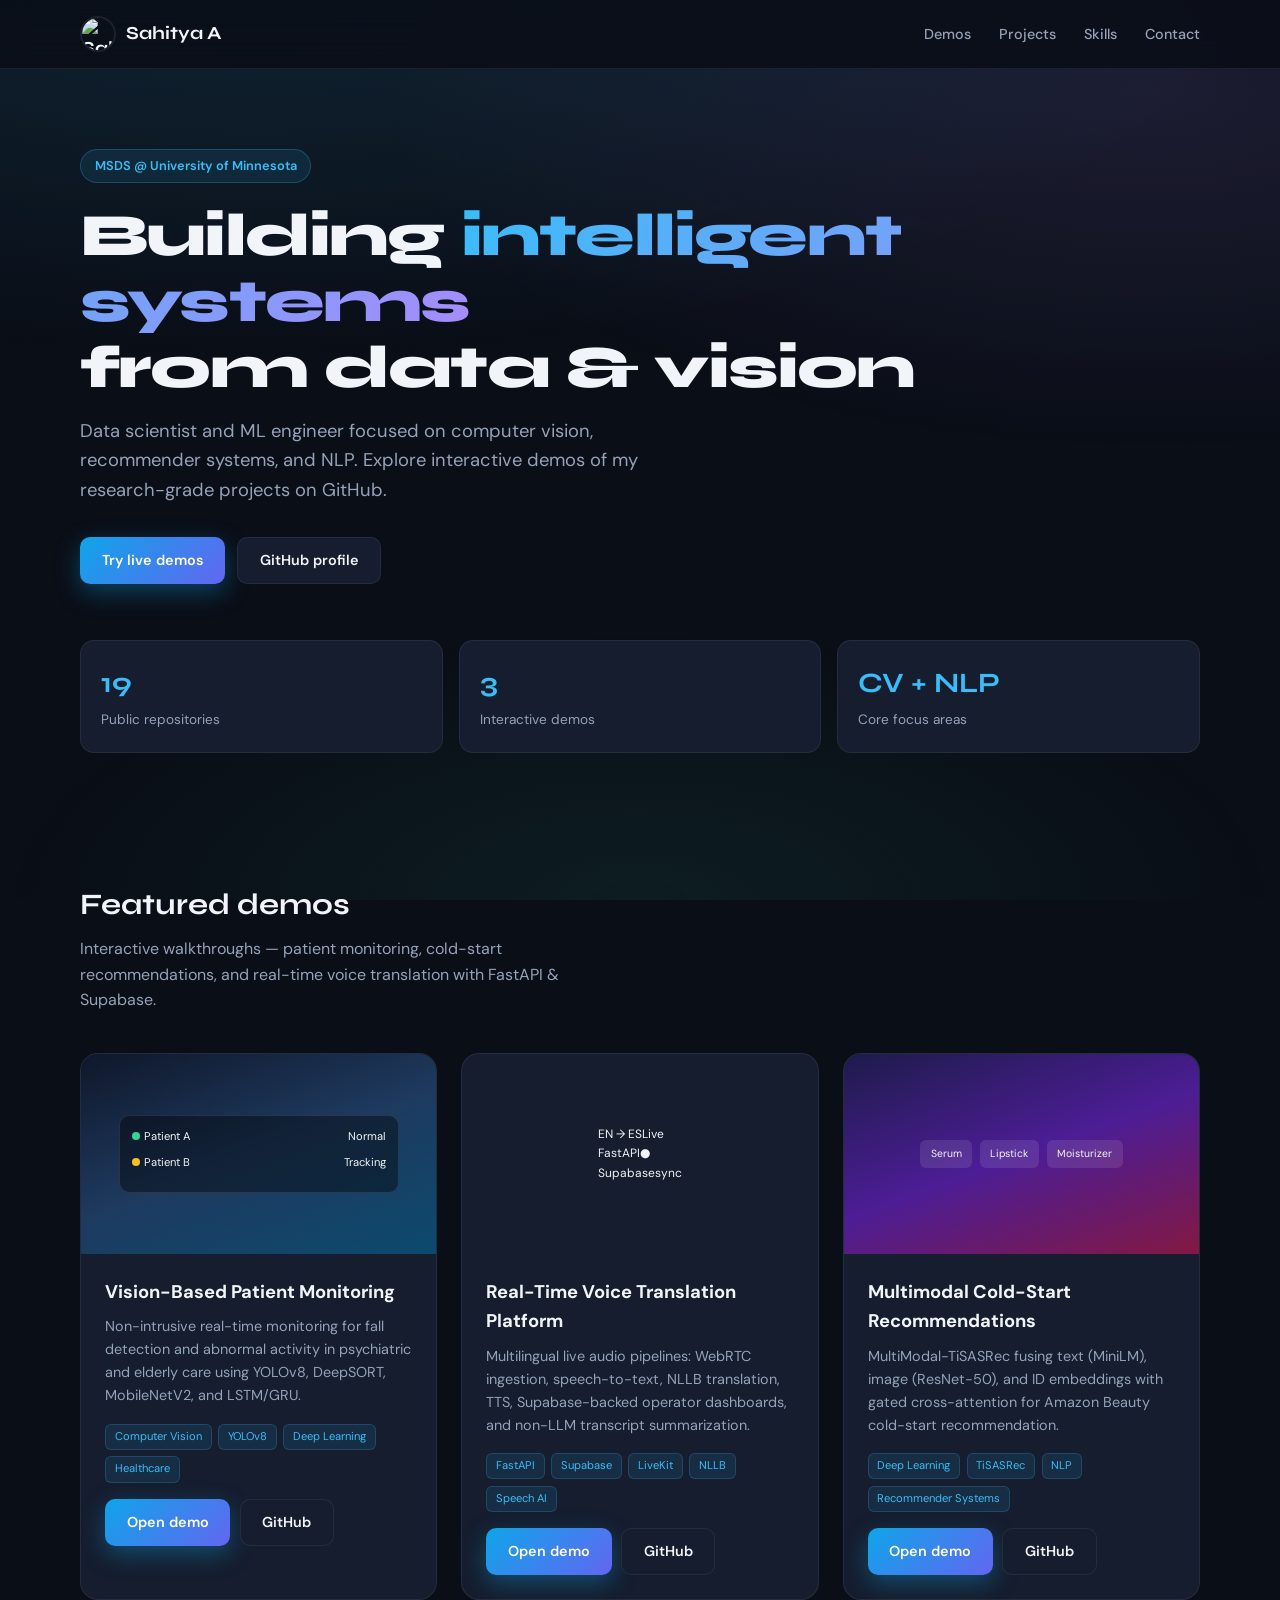
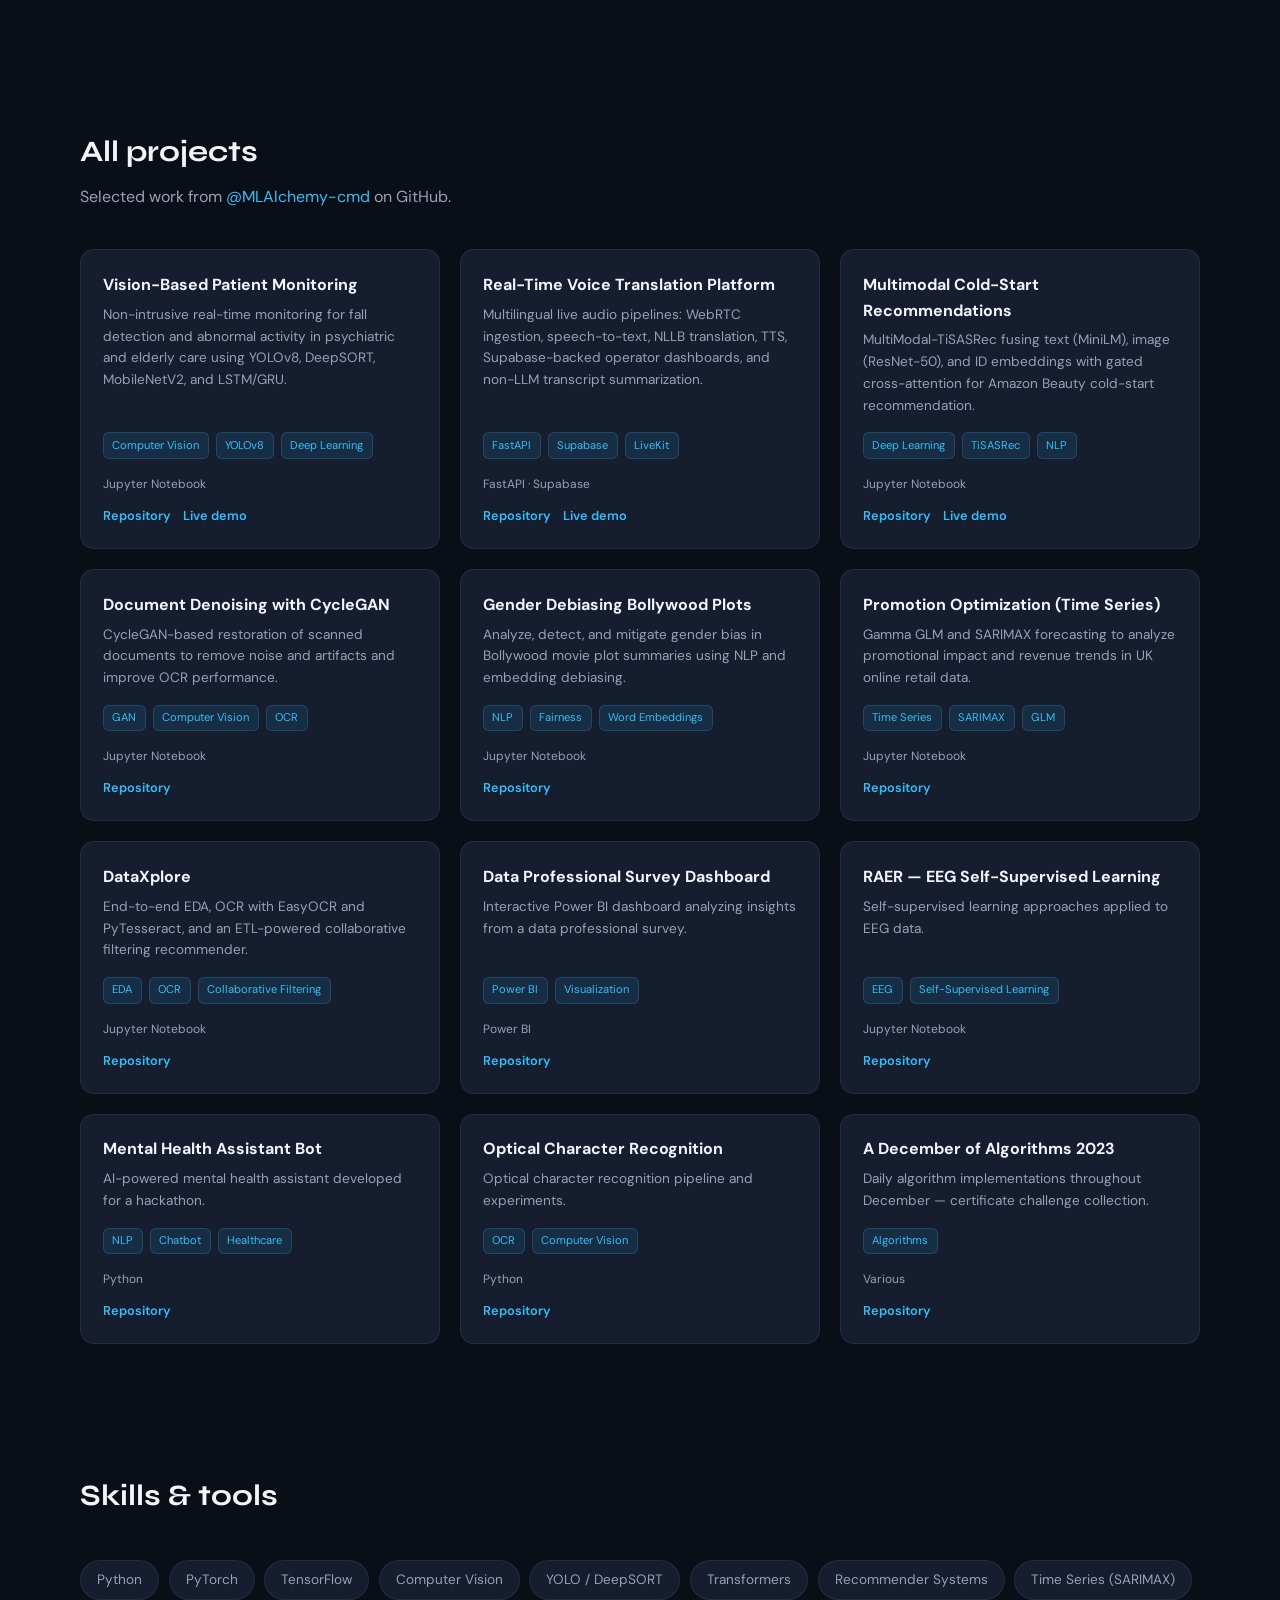
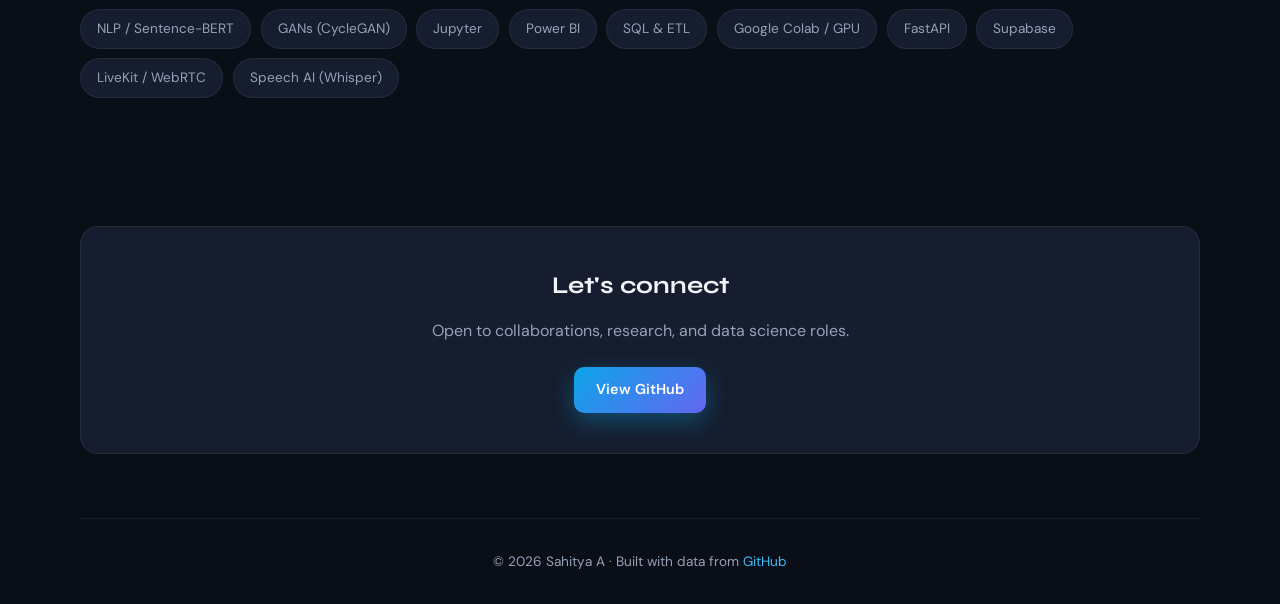
==== index.html @ c06eb070 "Add portfolio site with interactive ML project demos Co-authored-by: Cursor <cursoragent@cursor.com>" ====
<!DOCTYPE html>
<html lang="en">
<head>
  <meta charset="UTF-8" />
  <meta name="viewport" content="width=device-width, initial-scale=1.0" />
  <meta name="description" content="Sahitya A — Data Science & Machine Learning portfolio. MSDS @ UMN. Computer vision, recommender systems, NLP." />
  <title>Sahitya A | ML & Data Science Portfolio</title>
  <link rel="preconnect" href="https://fonts.googleapis.com" />
  <link rel="preconnect" href="https://fonts.gstatic.com" crossorigin />
  <link href="https://fonts.googleapis.com/css2?family=DM+Sans:ital,opsz,wght@0,9..40,400;0,9..40,500;0,9..40,600;0,9..40,700&family=Syne:wght@600;700;800&display=swap" rel="stylesheet" />
  <link rel="stylesheet" href="css/styles.css" />
</head>
<body>
  <nav class="nav">
    <div class="container nav-inner">
      <a href="#" class="logo">
        <img src="https://avatars.githubusercontent.com/u/113616944?v=4" alt="Sahitya A" width="36" height="36" />
        Sahitya A
      </a>
      <ul class="nav-links">
        <li><a href="#featured">Demos</a></li>
        <li><a href="#projects">Projects</a></li>
        <li><a href="#skills">Skills</a></li>
        <li><a href="#contact">Contact</a></li>
      </ul>
    </div>
  </nav>

  <header class="hero container">
    <div class="hero-badge">MSDS @ University of Minnesota</div>
    <h1>Building <span>intelligent systems</span><br />from data & vision</h1>
    <p class="hero-lead">
      Data scientist and ML engineer focused on computer vision, recommender systems, and NLP.
      Explore interactive demos of my research-grade projects on GitHub.
    </p>
    <div class="hero-actions">
      <a href="#featured" class="btn btn-primary">Try live demos</a>
      <a href="https://github.com/MLAlchemy-cmd" target="_blank" rel="noopener" class="btn btn-ghost">GitHub profile</a>
    </div>
    <div class="stats">
      <div class="stat-card"><strong>19</strong><span>Public repositories</span></div>
      <div class="stat-card"><strong>3</strong><span>Interactive demos</span></div>
      <div class="stat-card"><strong>CV + NLP</strong><span>Core focus areas</span></div>
    </div>
  </header>

  <section id="featured" class="container">
    <div class="section-header">
      <h2>Featured demos</h2>
      <p>Interactive walkthroughs — patient monitoring, cold-start recommendations, and real-time voice translation with FastAPI & Supabase.</p>
    </div>
    <div class="featured-grid" id="featured-grid"></div>
  </section>

  <section id="projects" class="container">
    <div class="section-header">
      <h2>All projects</h2>
      <p>Selected work from <a href="https://github.com/MLAlchemy-cmd" target="_blank" rel="noopener">@MLAlchemy-cmd</a> on GitHub.</p>
    </div>
    <div class="projects-grid" id="projects-grid"></div>
  </section>

  <section id="skills" class="container">
    <div class="section-header">
      <h2>Skills & tools</h2>
    </div>
    <div class="skills-grid">
      <span class="skill-pill">Python</span>
      <span class="skill-pill">PyTorch</span>
      <span class="skill-pill">TensorFlow</span>
      <span class="skill-pill">Computer Vision</span>
      <span class="skill-pill">YOLO / DeepSORT</span>
      <span class="skill-pill">Transformers</span>
      <span class="skill-pill">Recommender Systems</span>
      <span class="skill-pill">Time Series (SARIMAX)</span>
      <span class="skill-pill">NLP / Sentence-BERT</span>
      <span class="skill-pill">GANs (CycleGAN)</span>
      <span class="skill-pill">Jupyter</span>
      <span class="skill-pill">Power BI</span>
      <span class="skill-pill">SQL & ETL</span>
      <span class="skill-pill">Google Colab / GPU</span>
      <span class="skill-pill">FastAPI</span>
      <span class="skill-pill">Supabase</span>
      <span class="skill-pill">LiveKit / WebRTC</span>
      <span class="skill-pill">Speech AI (Whisper)</span>
    </div>
  </section>

  <section id="contact" class="container">
    <div class="contact-box">
      <h2>Let's connect</h2>
      <p>Open to collaborations, research, and data science roles.</p>
      <a href="https://github.com/MLAlchemy-cmd" target="_blank" rel="noopener" class="btn btn-primary">View GitHub</a>
    </div>
  </section>

  <footer class="footer container">
    <p>&copy; 2026 Sahitya A · Built with data from <a href="https://github.com/MLAlchemy-cmd">GitHub</a></p>
  </footer>

  <script src="js/main.js"></script>
</body>
</html>
---- css/styles.css ----
:root {
  --bg: #0a0e17;
  --bg-elevated: #111827;
  --bg-card: #151d2e;
  --border: rgba(148, 163, 184, 0.12);
  --text: #f1f5f9;
  --text-muted: #94a3b8;
  --accent: #38bdf8;
  --accent-2: #a78bfa;
  --accent-3: #34d399;
  --danger: #f87171;
  --warning: #fbbf24;
  --font: "DM Sans", system-ui, sans-serif;
  --font-display: "Syne", var(--font);
  --radius: 14px;
  --shadow: 0 24px 48px rgba(0, 0, 0, 0.45);
}

*,
*::before,
*::after {
  box-sizing: border-box;
  margin: 0;
  padding: 0;
}

html {
  scroll-behavior: smooth;
}

body {
  font-family: var(--font);
  background: var(--bg);
  color: var(--text);
  line-height: 1.6;
  min-height: 100vh;
}

body::before {
  content: "";
  position: fixed;
  inset: 0;
  background:
    radial-gradient(ellipse 80% 50% at 20% -10%, rgba(56, 189, 248, 0.15), transparent),
    radial-gradient(ellipse 60% 40% at 90% 10%, rgba(167, 139, 250, 0.12), transparent),
    radial-gradient(ellipse 50% 30% at 50% 100%, rgba(52, 211, 153, 0.08), transparent);
  pointer-events: none;
  z-index: -1;
}

a {
  color: var(--accent);
  text-decoration: none;
  transition: color 0.2s;
}

a:hover {
  color: #7dd3fc;
}

img {
  max-width: 100%;
  display: block;
}

.container {
  width: min(1120px, 92vw);
  margin: 0 auto;
}

/* Nav */
.nav {
  position: sticky;
  top: 0;
  z-index: 100;
  backdrop-filter: blur(16px);
  background: rgba(10, 14, 23, 0.85);
  border-bottom: 1px solid var(--border);
}

.nav-inner {
  display: flex;
  align-items: center;
  justify-content: space-between;
  padding: 1rem 0;
}

.logo {
  font-family: var(--font-display);
  font-weight: 700;
  font-size: 1.15rem;
  color: var(--text);
  display: flex;
  align-items: center;
  gap: 0.6rem;
}

.logo img {
  width: 36px;
  height: 36px;
  border-radius: 50%;
  border: 2px solid var(--border);
}

.nav-links {
  display: flex;
  gap: 1.75rem;
  list-style: none;
}

.nav-links a {
  color: var(--text-muted);
  font-size: 0.9rem;
  font-weight: 500;
}

.nav-links a:hover {
  color: var(--text);
}

/* Hero */
.hero {
  padding: 5rem 0 4rem;
}

.hero-badge {
  display: inline-flex;
  align-items: center;
  gap: 0.4rem;
  padding: 0.35rem 0.85rem;
  border-radius: 999px;
  background: rgba(56, 189, 248, 0.1);
  border: 1px solid rgba(56, 189, 248, 0.25);
  color: var(--accent);
  font-size: 0.8rem;
  font-weight: 600;
  margin-bottom: 1.25rem;
}

.hero h1 {
  font-family: var(--font-display);
  font-size: clamp(2.5rem, 6vw, 3.75rem);
  font-weight: 800;
  line-height: 1.1;
  letter-spacing: -0.03em;
  margin-bottom: 1rem;
}

.hero h1 span {
  background: linear-gradient(135deg, var(--accent), var(--accent-2));
  -webkit-background-clip: text;
  -webkit-text-fill-color: transparent;
  background-clip: text;
}

.hero-lead {
  font-size: 1.15rem;
  color: var(--text-muted);
  max-width: 560px;
  margin-bottom: 2rem;
}

.hero-actions {
  display: flex;
  flex-wrap: wrap;
  gap: 0.75rem;
}

.btn {
  display: inline-flex;
  align-items: center;
  gap: 0.5rem;
  padding: 0.7rem 1.35rem;
  border-radius: 10px;
  font-weight: 600;
  font-size: 0.9rem;
  border: none;
  cursor: pointer;
  transition: transform 0.15s, box-shadow 0.15s, background 0.2s;
}

.btn-primary {
  background: linear-gradient(135deg, #0ea5e9, #6366f1);
  color: white;
  box-shadow: 0 8px 24px rgba(14, 165, 233, 0.35);
}

.btn-primary:hover {
  transform: translateY(-2px);
  box-shadow: 0 12px 32px rgba(14, 165, 233, 0.45);
  color: white;
}

.btn-ghost {
  background: var(--bg-card);
  color: var(--text);
  border: 1px solid var(--border);
}

.btn-ghost:hover {
  background: var(--bg-elevated);
  color: var(--text);
  transform: translateY(-2px);
}

/* Stats */
.stats {
  display: grid;
  grid-template-columns: repeat(auto-fit, minmax(140px, 1fr));
  gap: 1rem;
  margin-top: 3.5rem;
}

.stat-card {
  background: var(--bg-card);
  border: 1px solid var(--border);
  border-radius: var(--radius);
  padding: 1.25rem;
}

.stat-card strong {
  display: block;
  font-family: var(--font-display);
  font-size: 1.75rem;
  color: var(--accent);
}

.stat-card span {
  font-size: 0.85rem;
  color: var(--text-muted);
}

/* Sections */
section {
  padding: 4rem 0;
}

.section-header {
  margin-bottom: 2.5rem;
}

.section-header h2 {
  font-family: var(--font-display);
  font-size: 1.85rem;
  font-weight: 700;
  margin-bottom: 0.5rem;
}

.section-header p {
  color: var(--text-muted);
  max-width: 520px;
}

/* Featured demos */
.featured-grid {
  display: grid;
  grid-template-columns: repeat(auto-fit, minmax(320px, 1fr));
  gap: 1.5rem;
}

.featured-card {
  background: var(--bg-card);
  border: 1px solid var(--border);
  border-radius: calc(var(--radius) + 4px);
  overflow: hidden;
  transition: transform 0.2s, border-color 0.2s;
}

.featured-card:hover {
  transform: translateY(-4px);
  border-color: rgba(56, 189, 248, 0.35);
}

.featured-preview {
  height: 200px;
  position: relative;
  overflow: hidden;
}

.featured-preview.patient {
  background: linear-gradient(160deg, #0f172a 0%, #1e3a5f 50%, #0c4a6e 100%);
}

.featured-preview.reco {
  background: linear-gradient(160deg, #1e1b4b 0%, #4c1d95 50%, #831843 100%);
}

.preview-content {
  position: absolute;
  inset: 0;
  display: flex;
  flex-direction: column;
  justify-content: center;
  align-items: center;
  padding: 1.5rem;
  font-size: 0.75rem;
}

/* Mini patient monitor preview */
.monitor-preview {
  width: 100%;
  max-width: 280px;
  background: rgba(0, 0, 0, 0.4);
  border-radius: 10px;
  padding: 0.75rem;
  border: 1px solid rgba(255, 255, 255, 0.1);
}

.monitor-row {
  display: flex;
  justify-content: space-between;
  margin-bottom: 0.5rem;
  font-size: 0.7rem;
}

.status-dot {
  width: 8px;
  height: 8px;
  border-radius: 50%;
  display: inline-block;
  margin-right: 4px;
}

.status-dot.ok { background: var(--accent-3); }
.status-dot.warn { background: var(--warning); }

/* Mini reco preview */
.reco-preview-items {
  display: flex;
  gap: 0.5rem;
  flex-wrap: wrap;
  justify-content: center;
}

.reco-chip {
  background: rgba(255, 255, 255, 0.1);
  padding: 0.35rem 0.65rem;
  border-radius: 6px;
  font-size: 0.65rem;
}

.featured-body {
  padding: 1.5rem;
}

.featured-body h3 {
  font-size: 1.15rem;
  margin-bottom: 0.5rem;
}

.featured-body p {
  font-size: 0.9rem;
  color: var(--text-muted);
  margin-bottom: 1rem;
}

.tags {
  display: flex;
  flex-wrap: wrap;
  gap: 0.4rem;
  margin-bottom: 1rem;
}

.tag {
  font-size: 0.7rem;
  padding: 0.2rem 0.55rem;
  border-radius: 6px;
  background: rgba(56, 189, 248, 0.1);
  color: var(--accent);
  border: 1px solid rgba(56, 189, 248, 0.2);
}

.featured-actions {
  display: flex;
  gap: 0.6rem;
}

/* Project grid */
.projects-grid {
  display: grid;
  grid-template-columns: repeat(auto-fill, minmax(300px, 1fr));
  gap: 1.25rem;
}

.project-card {
  background: var(--bg-card);
  border: 1px solid var(--border);
  border-radius: var(--radius);
  padding: 1.35rem;
  display: flex;
  flex-direction: column;
  transition: border-color 0.2s;
}

.project-card:hover {
  border-color: rgba(167, 139, 250, 0.3);
}

.project-card h3 {
  font-size: 1rem;
  margin-bottom: 0.4rem;
}

.project-card p {
  font-size: 0.85rem;
  color: var(--text-muted);
  flex: 1;
  margin-bottom: 1rem;
}

.project-meta {
  display: flex;
  justify-content: space-between;
  align-items: center;
  font-size: 0.75rem;
  color: var(--text-muted);
}

.project-links {
  display: flex;
  gap: 0.75rem;
  margin-top: 0.75rem;
}

.project-links a {
  font-size: 0.8rem;
  font-weight: 600;
}

/* Skills */
.skills-grid {
  display: flex;
  flex-wrap: wrap;
  gap: 0.6rem;
}

.skill-pill {
  padding: 0.5rem 1rem;
  background: var(--bg-card);
  border: 1px solid var(--border);
  border-radius: 999px;
  font-size: 0.85rem;
  color: var(--text-muted);
}

/* Contact */
.contact-box {
  background: var(--bg-card);
  border: 1px solid var(--border);
  border-radius: calc(var(--radius) + 4px);
  padding: 2.5rem;
  text-align: center;
}

.contact-box h2 {
  font-family: var(--font-display);
  margin-bottom: 0.75rem;
}

.contact-box p {
  color: var(--text-muted);
  margin-bottom: 1.5rem;
}

/* Footer */
.footer {
  padding: 2rem 0;
  border-top: 1px solid var(--border);
  text-align: center;
  color: var(--text-muted);
  font-size: 0.85rem;
}

/* Demo pages shared */
.demo-nav {
  padding: 1rem 0;
  border-bottom: 1px solid var(--border);
  margin-bottom: 2rem;
}

.demo-nav a.back {
  color: var(--text-muted);
  font-size: 0.9rem;
  display: inline-flex;
  align-items: center;
  gap: 0.4rem;
}

.demo-nav a.back:hover {
  color: var(--text);
}

.demo-title {
  font-family: var(--font-display);
  font-size: 2rem;
  margin-bottom: 0.5rem;
}

.demo-subtitle {
  color: var(--text-muted);
  margin-bottom: 2rem;
}

.panel {
  background: var(--bg-card);
  border: 1px solid var(--border);
  border-radius: var(--radius);
  padding: 1.5rem;
  margin-bottom: 1.5rem;
}

.panel h3 {
  font-size: 1rem;
  margin-bottom: 1rem;
  display: flex;
  align-items: center;
  gap: 0.5rem;
}

.metrics-grid {
  display: grid;
  grid-template-columns: repeat(auto-fit, minmax(120px, 1fr));
  gap: 1rem;
}

.metric {
  text-align: center;
  padding: 1rem;
  background: var(--bg);
  border-radius: 10px;
}

.metric strong {
  display: block;
  font-size: 1.5rem;
  color: var(--accent-3);
  font-family: var(--font-display);
}

.metric span {
  font-size: 0.75rem;
  color: var(--text-muted);
}

.pipeline {
  display: flex;
  flex-wrap: wrap;
  gap: 0.5rem;
  align-items: center;
}

.pipeline-step {
  background: var(--bg);
  padding: 0.5rem 0.85rem;
  border-radius: 8px;
  font-size: 0.8rem;
  border: 1px solid var(--border);
}

.pipeline-arrow {
  color: var(--text-muted);
  font-size: 0.9rem;
}

@media (max-width: 640px) {
  .nav-links {
    display: none;
  }

  .hero {
    padding-top: 3rem;
  }
}
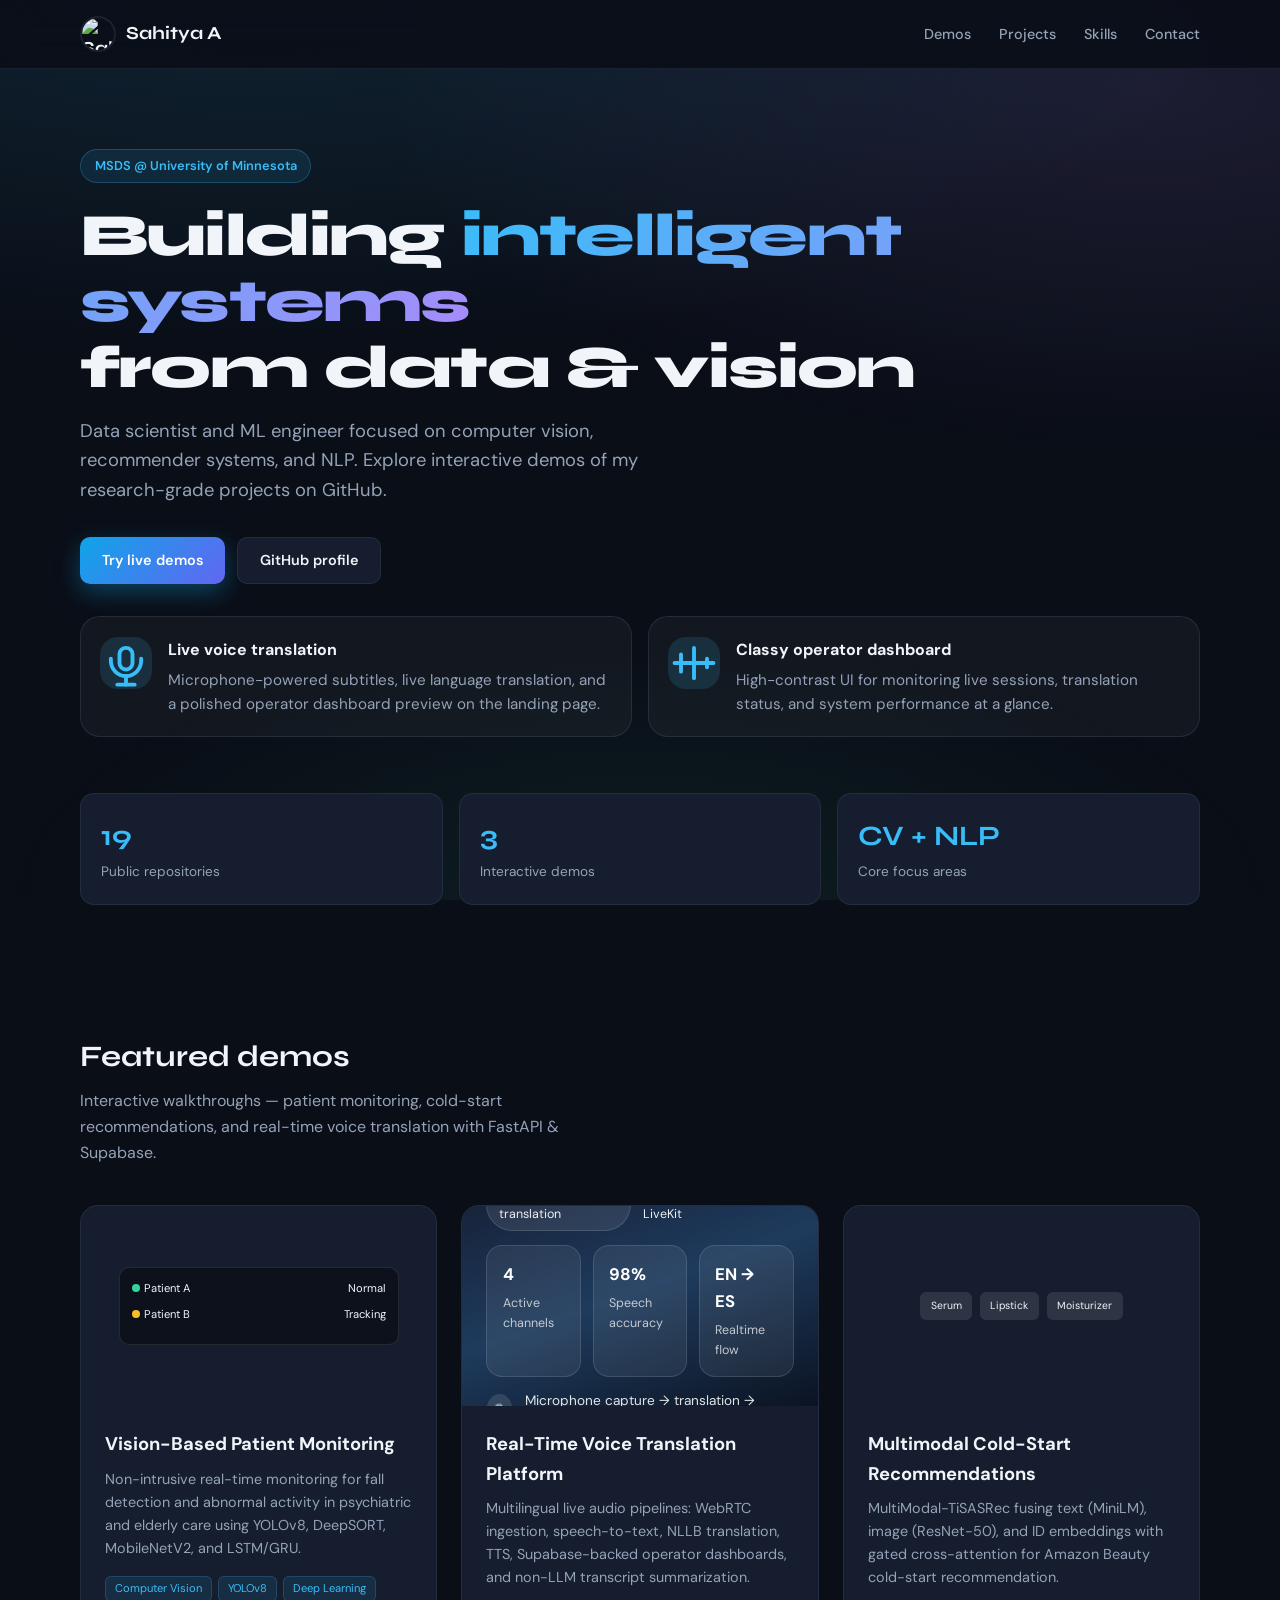
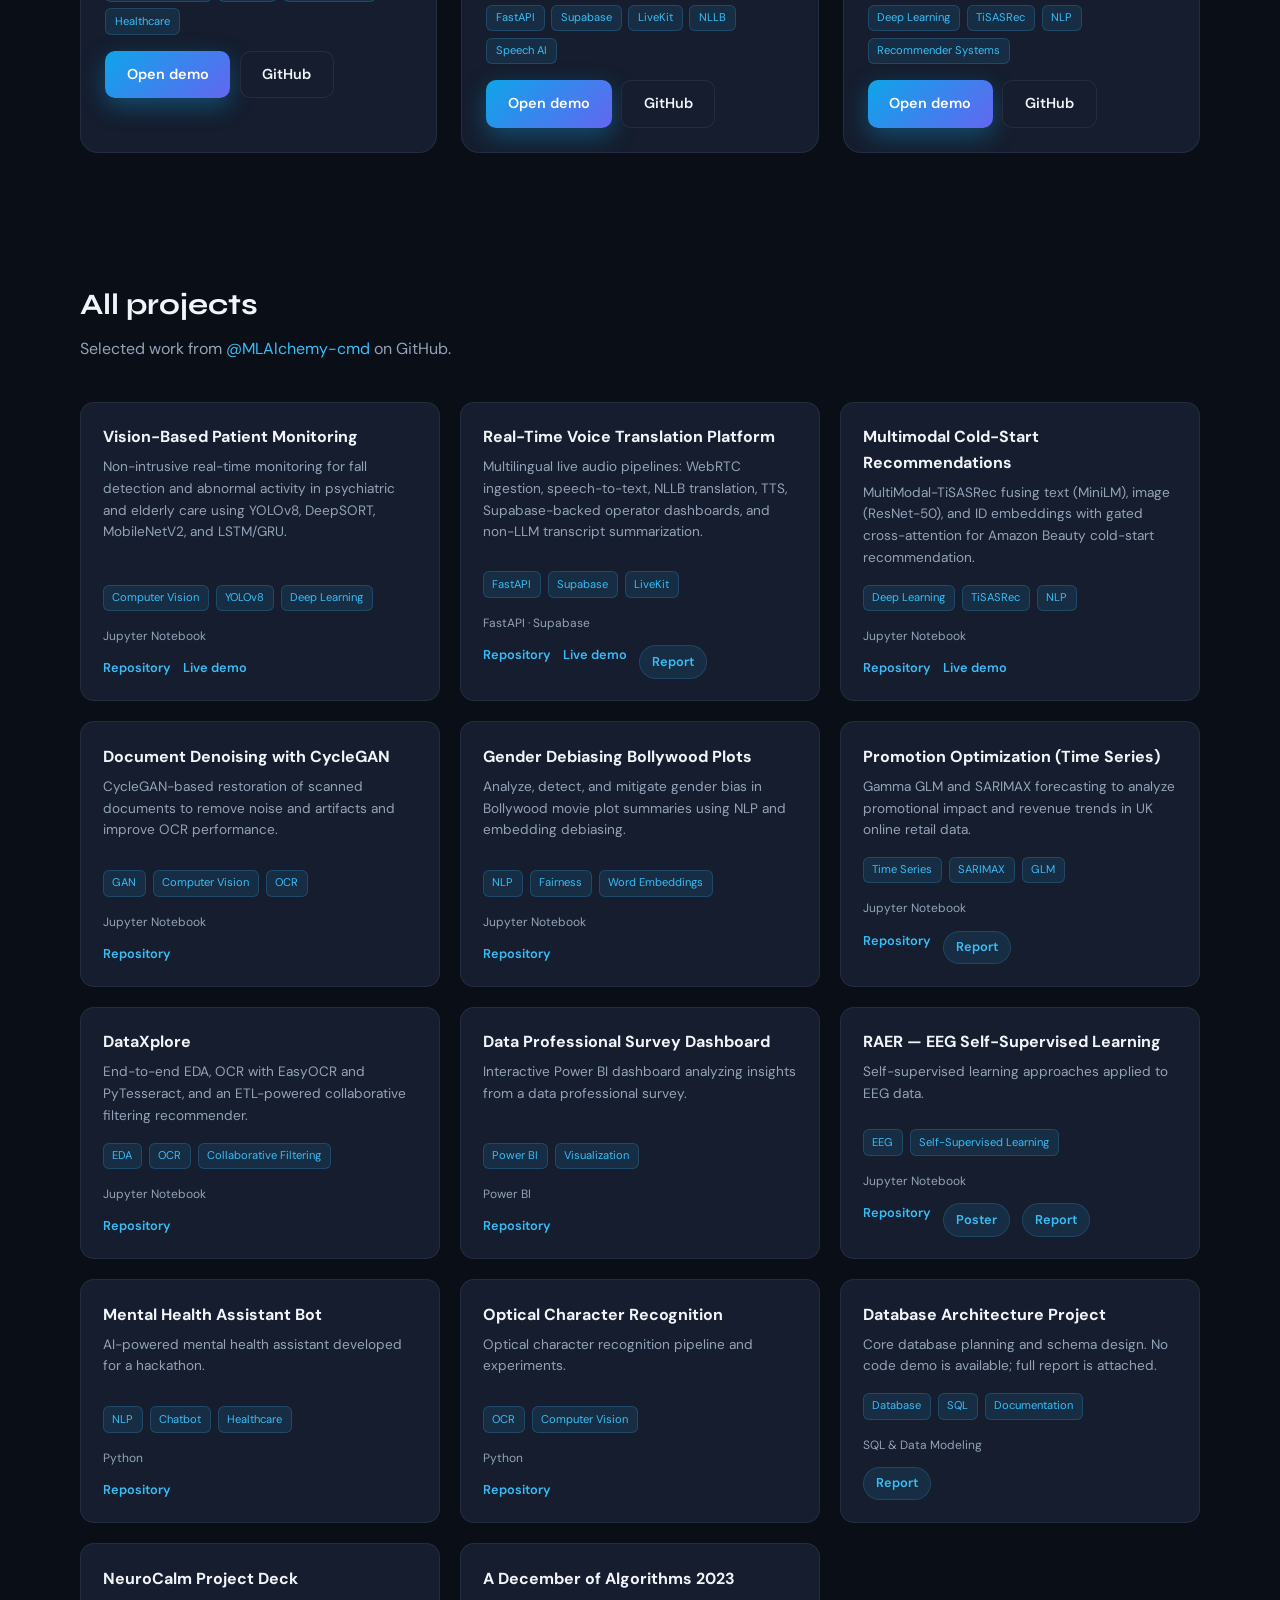
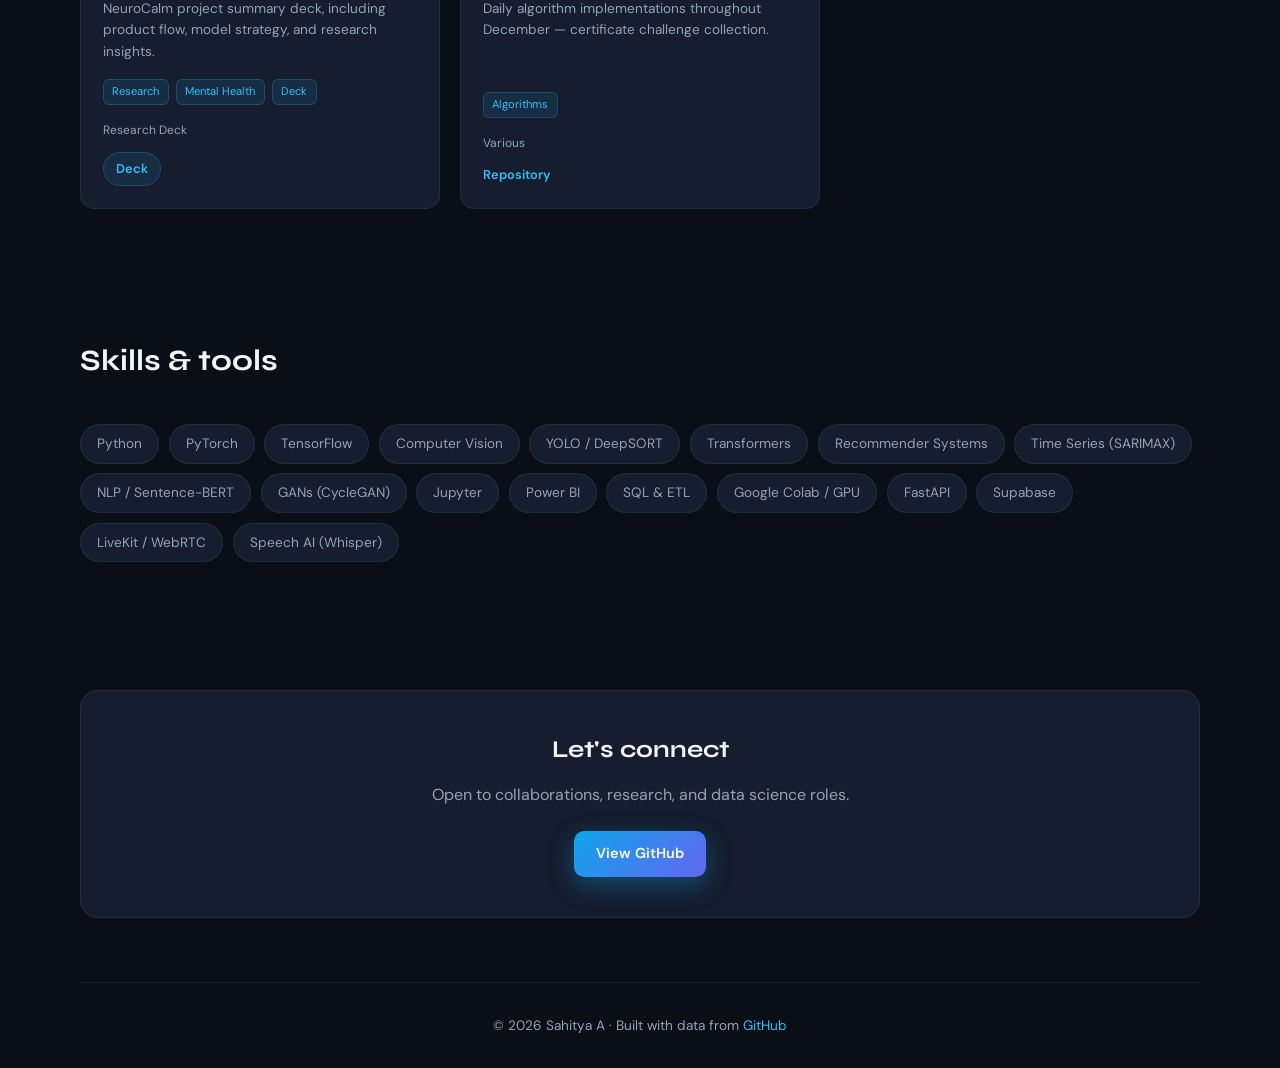
==== commit 3d961c39: "Update portfolio UI, project attachments, and add placeholder PDFs" ====
--- a/index.html
+++ b/index.html
@@ -36,6 +36,36 @@
     <div class="hero-actions">
       <a href="#featured" class="btn btn-primary">Try live demos</a>
       <a href="https://github.com/MLAlchemy-cmd" target="_blank" rel="noopener" class="btn btn-ghost">GitHub profile</a>
+    </div>
+    <div class="hero-feature-grid">
+      <article class="hero-feature">
+        <div class="hero-feature-icon" aria-hidden="true">
+          <svg viewBox="0 0 24 24" fill="none" stroke="currentColor" stroke-width="1.8" stroke-linecap="round" stroke-linejoin="round">
+            <path d="M12 5a3 3 0 0 1 3 3v4a3 3 0 0 1-6 0V8a3 3 0 0 1 3-3z" />
+            <path d="M19 10v1a7 7 0 0 1-14 0v-1" />
+            <path d="M12 19v3" />
+            <path d="M8 22h8" />
+          </svg>
+        </div>
+        <div class="hero-feature-copy">
+          <h3>Live voice translation</h3>
+          <p>Microphone-powered subtitles, live language translation, and a polished operator dashboard preview on the landing page.</p>
+        </div>
+      </article>
+      <article class="hero-feature">
+        <div class="hero-feature-icon" aria-hidden="true">
+          <svg viewBox="0 0 24 24" fill="none" stroke="currentColor" stroke-width="1.8" stroke-linecap="round" stroke-linejoin="round">
+            <path d="M3 12h18" />
+            <path d="M6 16V8" />
+            <path d="M12 19V5" />
+            <path d="M18 14v-4" />
+          </svg>
+        </div>
+        <div class="hero-feature-copy">
+          <h3>Classy operator dashboard</h3>
+          <p>High-contrast UI for monitoring live sessions, translation status, and system performance at a glance.</p>
+        </div>
+      </article>
     </div>
     <div class="stats">
       <div class="stat-card"><strong>19</strong><span>Public repositories</span></div>
--- a/css/styles.css
+++ b/css/styles.css
@@ -203,6 +203,44 @@
   transform: translateY(-2px);
 }
 
+.hero-feature-grid {
+  display: grid;
+  grid-template-columns: repeat(auto-fit, minmax(240px, 1fr));
+  gap: 1rem;
+  margin-top: 2rem;
+}
+
+.hero-feature {
+  display: flex;
+  gap: 1rem;
+  align-items: flex-start;
+  padding: 1.2rem;
+  background: rgba(255, 255, 255, 0.04);
+  border: 1px solid rgba(148, 163, 184, 0.14);
+  border-radius: 20px;
+}
+
+.hero-feature-icon {
+  width: 52px;
+  min-width: 52px;
+  height: 52px;
+  border-radius: 18px;
+  display: grid;
+  place-items: center;
+  background: rgba(56, 189, 248, 0.14);
+  color: var(--accent);
+}
+
+.hero-feature-copy h3 {
+  font-size: 1rem;
+  margin-bottom: 0.35rem;
+}
+
+.hero-feature-copy p {
+  color: var(--text-muted);
+  font-size: 0.95rem;
+}
+
 /* Stats */
 .stats {
   display: grid;
@@ -277,12 +315,80 @@
   overflow: hidden;
 }
 
-.featured-preview.patient {
-  background: linear-gradient(160deg, #0f172a 0%, #1e3a5f 50%, #0c4a6e 100%);
-}
-
-.featured-preview.reco {
-  background: linear-gradient(160deg, #1e1b4b 0%, #4c1d95 50%, #831843 100%);
+.featured-preview.voice {
+  background: linear-gradient(160deg, #17233b 0%, #1e3b5d 45%, #0b1322 100%);
+}
+
+.vt-preview {
+  display: flex;
+  flex-direction: column;
+  gap: 0.85rem;
+  align-items: stretch;
+  justify-content: center;
+  height: 100%;
+  width: 100%;
+}
+
+.vt-header {
+  display: flex;
+  justify-content: space-between;
+  gap: 0.75rem;
+  align-items: center;
+  font-size: 0.78rem;
+  color: rgba(255, 255, 255, 0.92);
+}
+
+.vt-badge {
+  display: inline-flex;
+  align-items: center;
+  gap: 0.4rem;
+  padding: 0.35rem 0.75rem;
+  border-radius: 999px;
+  background: rgba(255, 255, 255, 0.09);
+  border: 1px solid rgba(255, 255, 255, 0.12);
+}
+
+.vt-dashboard-grid {
+  display: grid;
+  grid-template-columns: repeat(3, minmax(0, 1fr));
+  gap: 0.75rem;
+  width: 100%;
+}
+
+.vt-dashboard-item {
+  background: rgba(255, 255, 255, 0.07);
+  border: 1px solid rgba(255, 255, 255, 0.12);
+  border-radius: 16px;
+  padding: 0.95rem;
+}
+
+.vt-dashboard-item strong {
+  display: block;
+  font-size: 1.05rem;
+  color: #ffffff;
+  margin-bottom: 0.35rem;
+}
+
+.vt-dashboard-item span {
+  color: rgba(255, 255, 255, 0.72);
+  font-size: 0.78rem;
+}
+
+.vt-wave {
+  display: flex;
+  align-items: center;
+  gap: 0.75rem;
+  color: rgba(255, 255, 255, 0.88);
+  font-size: 0.85rem;
+}
+
+.vt-wave-icon {
+  display: inline-grid;
+  place-items: center;
+  width: 36px;
+  height: 36px;
+  border-radius: 50%;
+  background: rgba(255, 255, 255, 0.12);
 }
 
 .preview-content {
@@ -370,6 +476,26 @@
   border: 1px solid rgba(56, 189, 248, 0.2);
 }
 
+.doc-chip {
+  display: inline-flex;
+  align-items: center;
+  padding: 0.35rem 0.75rem;
+  border-radius: 999px;
+  background: rgba(56, 189, 248, 0.1);
+  border: 1px solid rgba(56, 189, 248, 0.18);
+  color: var(--accent);
+  font-size: 0.75rem;
+}
+
+.doc-link {
+  color: var(--accent);
+  font-weight: 700;
+}
+
+.doc-link:hover {
+  color: #7dd3fc;
+}
+
 .featured-actions {
   display: flex;
   gap: 0.6rem;
@@ -418,6 +544,7 @@
 
 .project-links {
   display: flex;
+  flex-wrap: wrap;
   gap: 0.75rem;
   margin-top: 0.75rem;
 }
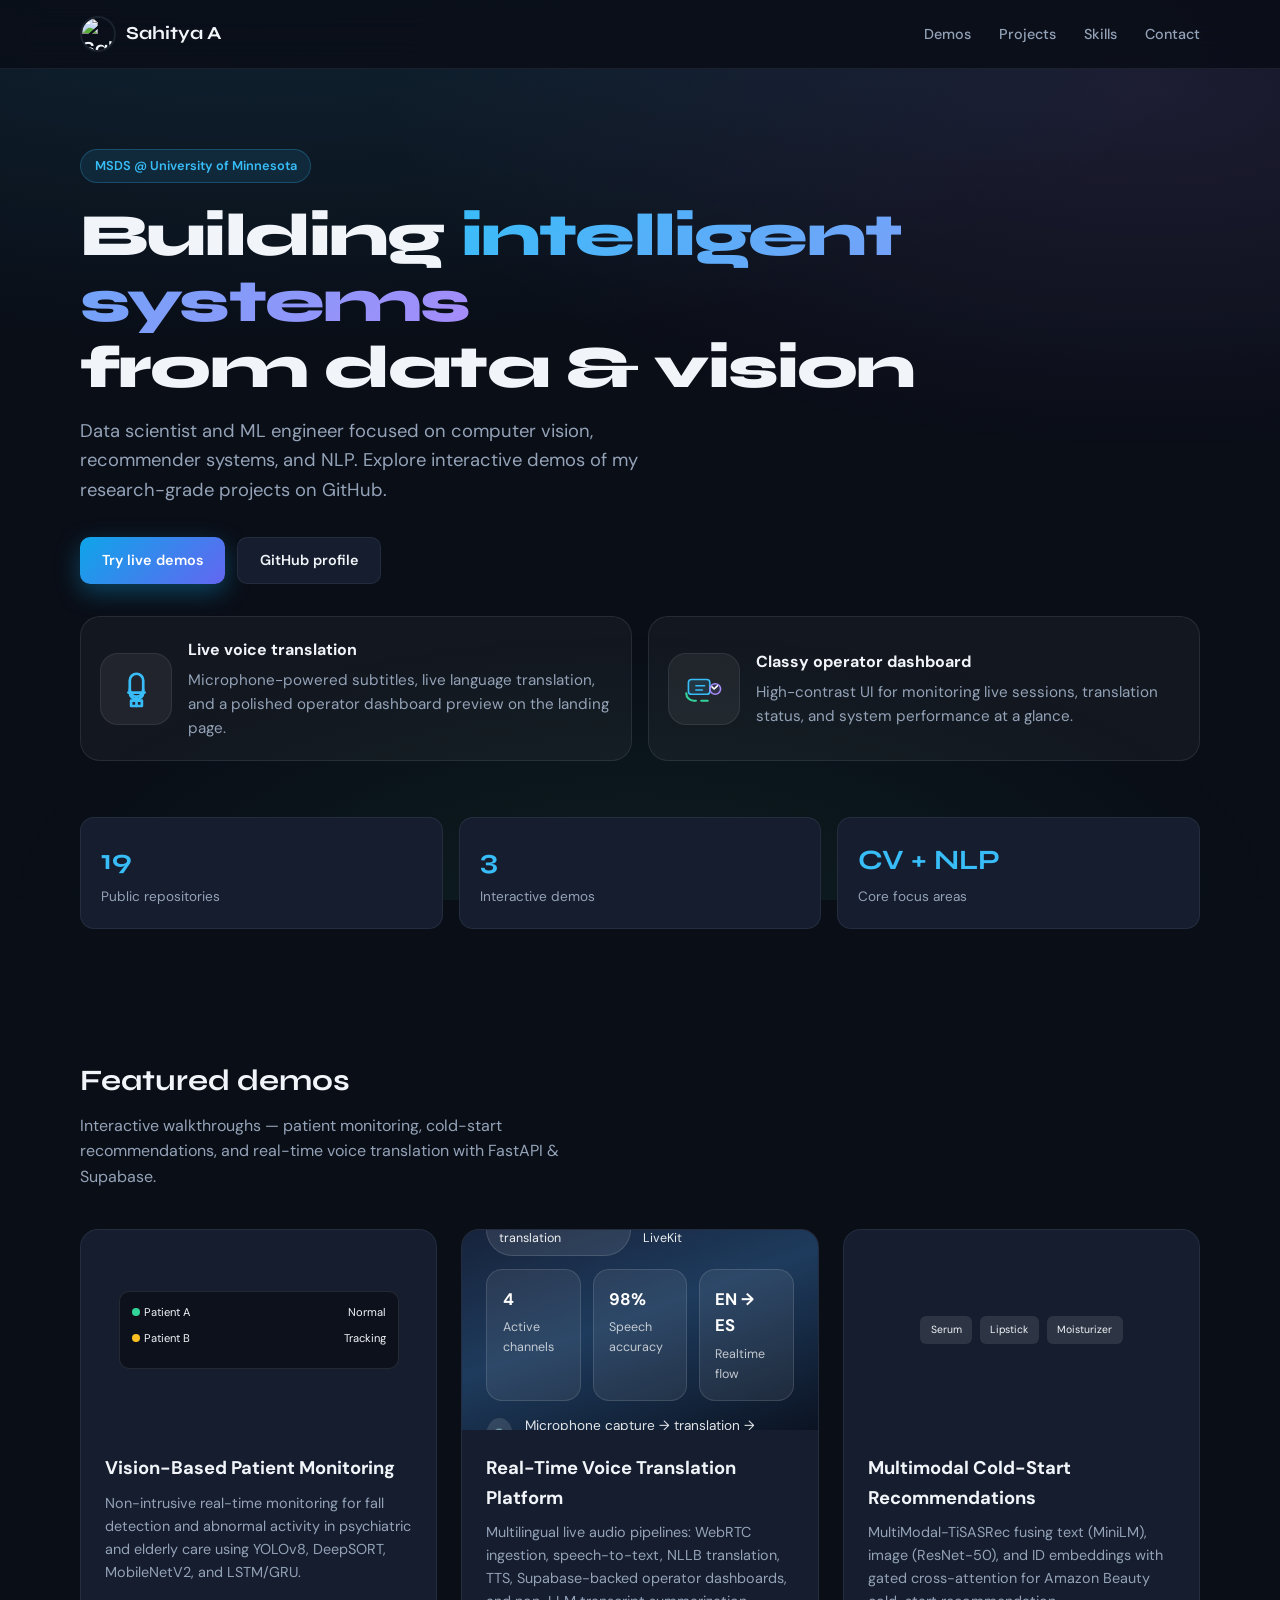
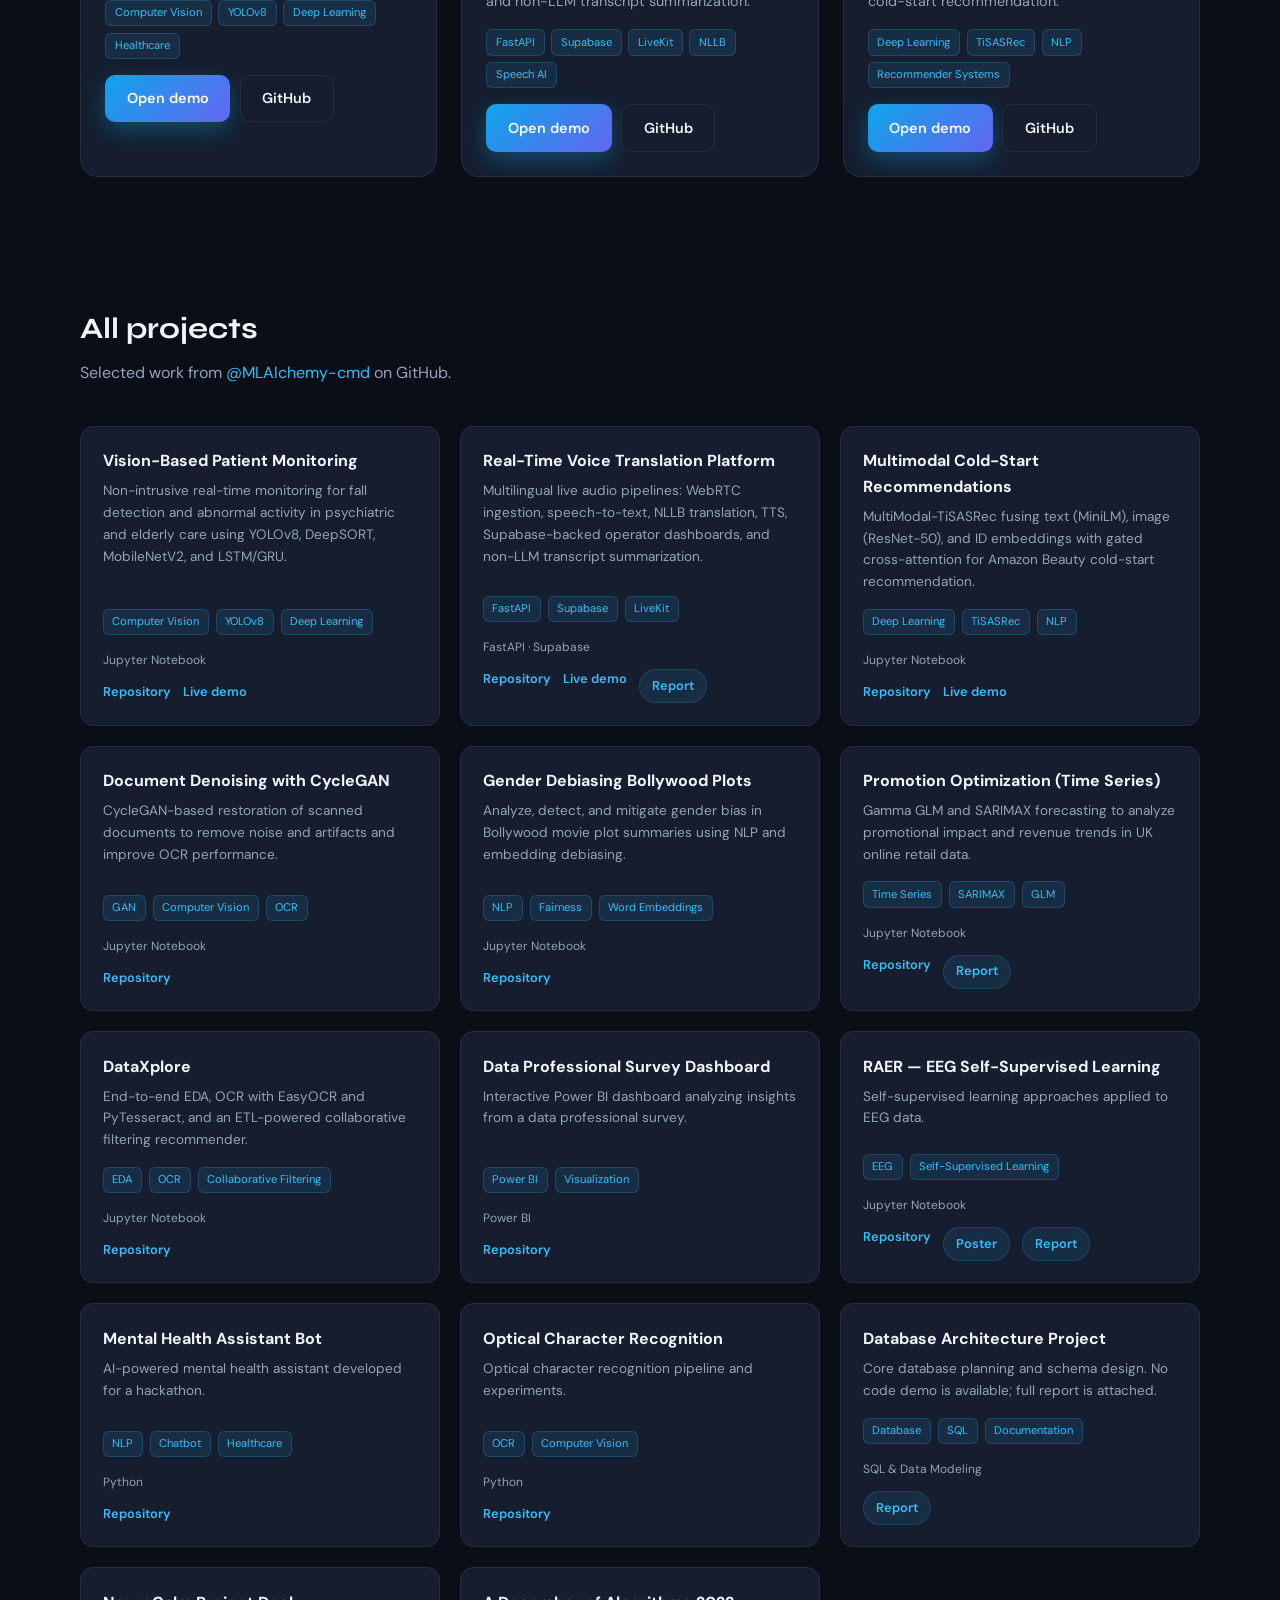
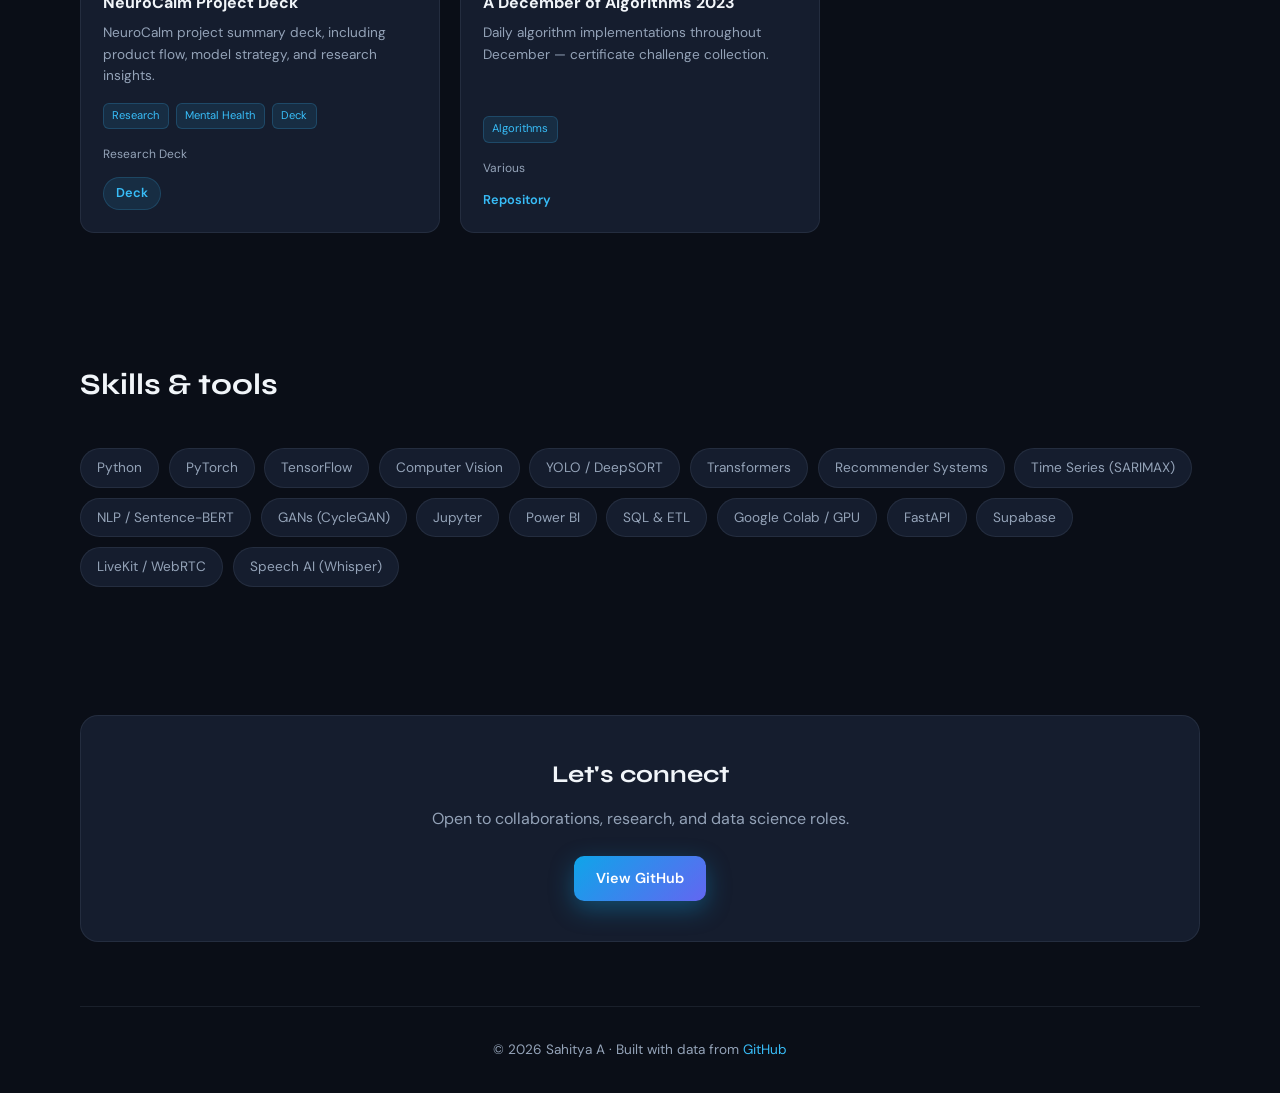
==== commit 2a653d9c: "Add landing page microphone and voice translation images" ====
--- a/index.html
+++ b/index.html
@@ -38,29 +38,15 @@
       <a href="https://github.com/MLAlchemy-cmd" target="_blank" rel="noopener" class="btn btn-ghost">GitHub profile</a>
     </div>
     <div class="hero-feature-grid">
-      <article class="hero-feature">
-        <div class="hero-feature-icon" aria-hidden="true">
-          <svg viewBox="0 0 24 24" fill="none" stroke="currentColor" stroke-width="1.8" stroke-linecap="round" stroke-linejoin="round">
-            <path d="M12 5a3 3 0 0 1 3 3v4a3 3 0 0 1-6 0V8a3 3 0 0 1 3-3z" />
-            <path d="M19 10v1a7 7 0 0 1-14 0v-1" />
-            <path d="M12 19v3" />
-            <path d="M8 22h8" />
-          </svg>
-        </div>
+      <article class="hero-feature hero-feature-image-card">
+        <img src="assets/mic.svg" alt="Microphone illustration" class="hero-feature-image" />
         <div class="hero-feature-copy">
           <h3>Live voice translation</h3>
           <p>Microphone-powered subtitles, live language translation, and a polished operator dashboard preview on the landing page.</p>
         </div>
       </article>
-      <article class="hero-feature">
-        <div class="hero-feature-icon" aria-hidden="true">
-          <svg viewBox="0 0 24 24" fill="none" stroke="currentColor" stroke-width="1.8" stroke-linecap="round" stroke-linejoin="round">
-            <path d="M3 12h18" />
-            <path d="M6 16V8" />
-            <path d="M12 19V5" />
-            <path d="M18 14v-4" />
-          </svg>
-        </div>
+      <article class="hero-feature hero-feature-image-card">
+        <img src="assets/voice-translation.svg" alt="Voice translation illustration" class="hero-feature-image" />
         <div class="hero-feature-copy">
           <h3>Classy operator dashboard</h3>
           <p>High-contrast UI for monitoring live sessions, translation status, and system performance at a glance.</p>
--- a/css/styles.css
+++ b/css/styles.css
@@ -241,6 +241,20 @@
   font-size: 0.95rem;
 }
 
+.hero-feature-image-card {
+  align-items: center;
+}
+
+.hero-feature-image {
+  width: 72px;
+  height: 72px;
+  object-fit: contain;
+  border-radius: 18px;
+  background: rgba(255, 255, 255, 0.06);
+  padding: 0.85rem;
+  border: 1px solid rgba(255, 255, 255, 0.08);
+}
+
 /* Stats */
 .stats {
   display: grid;
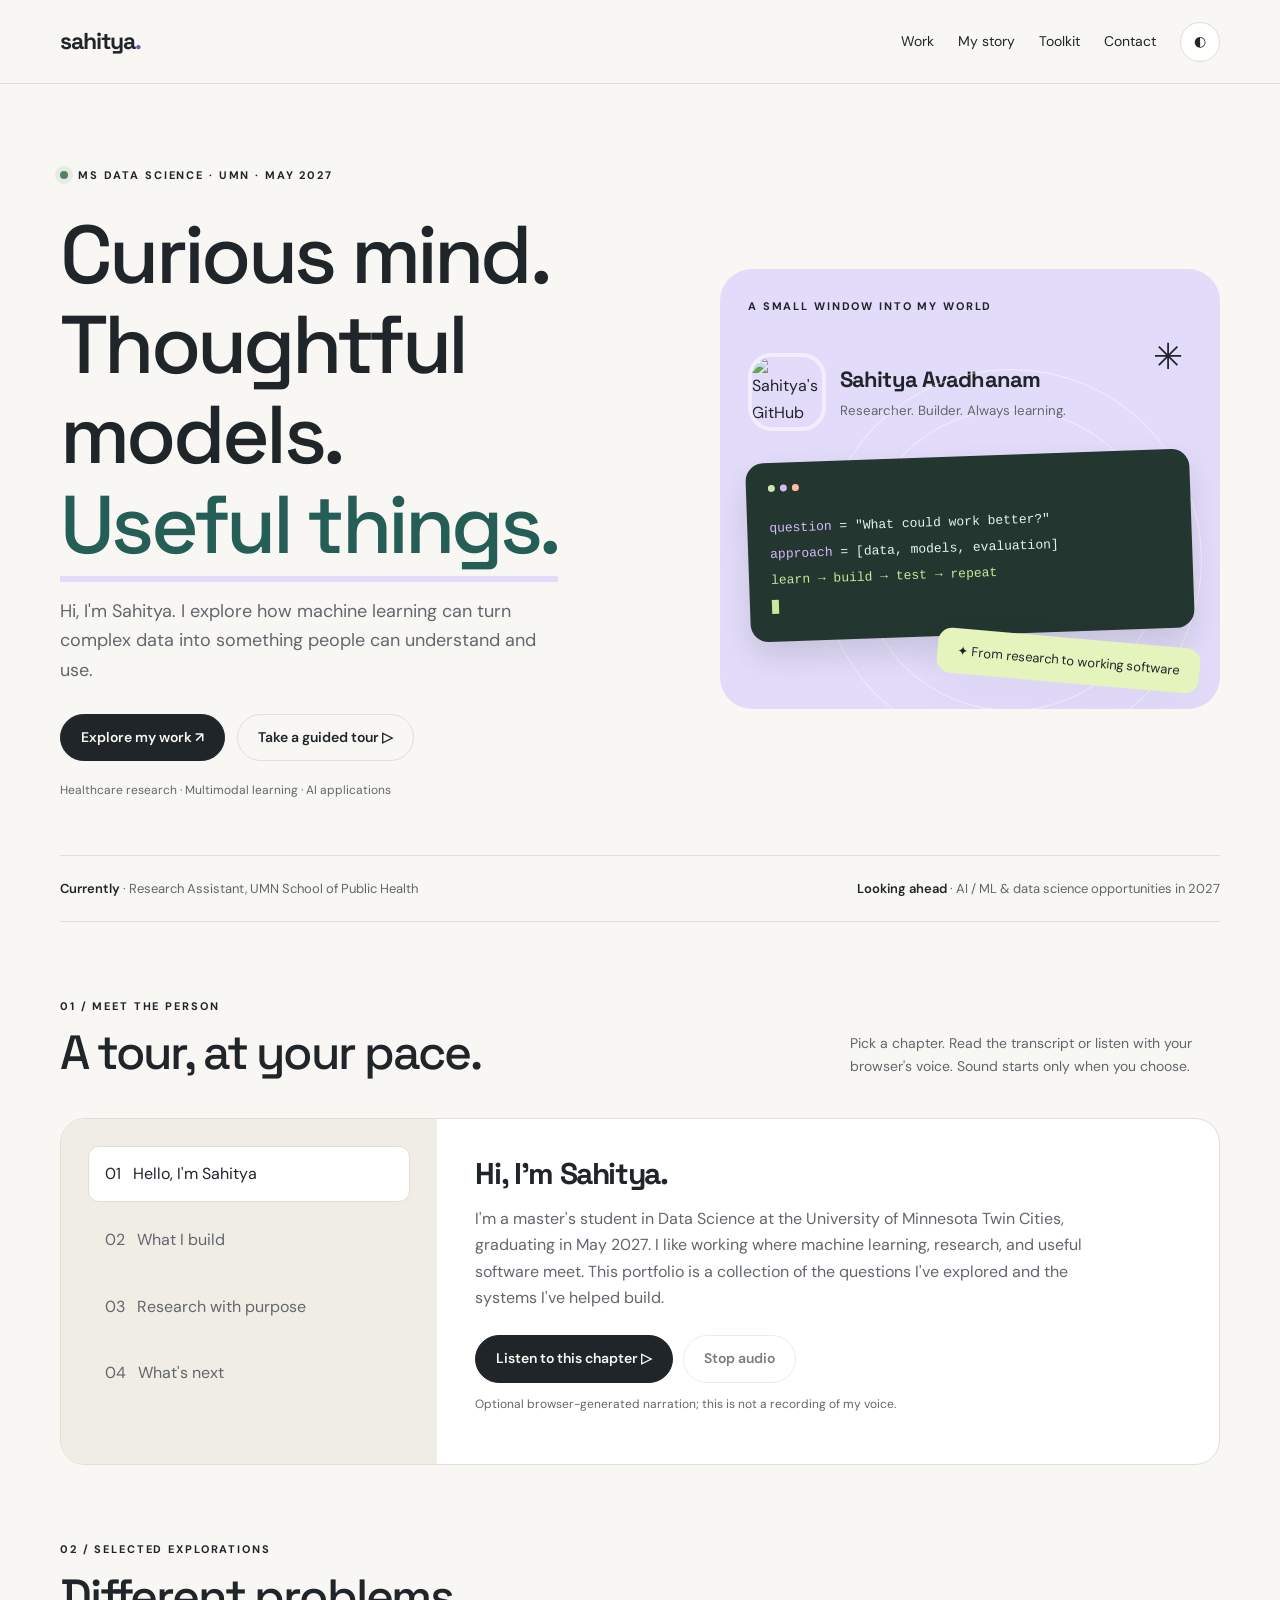
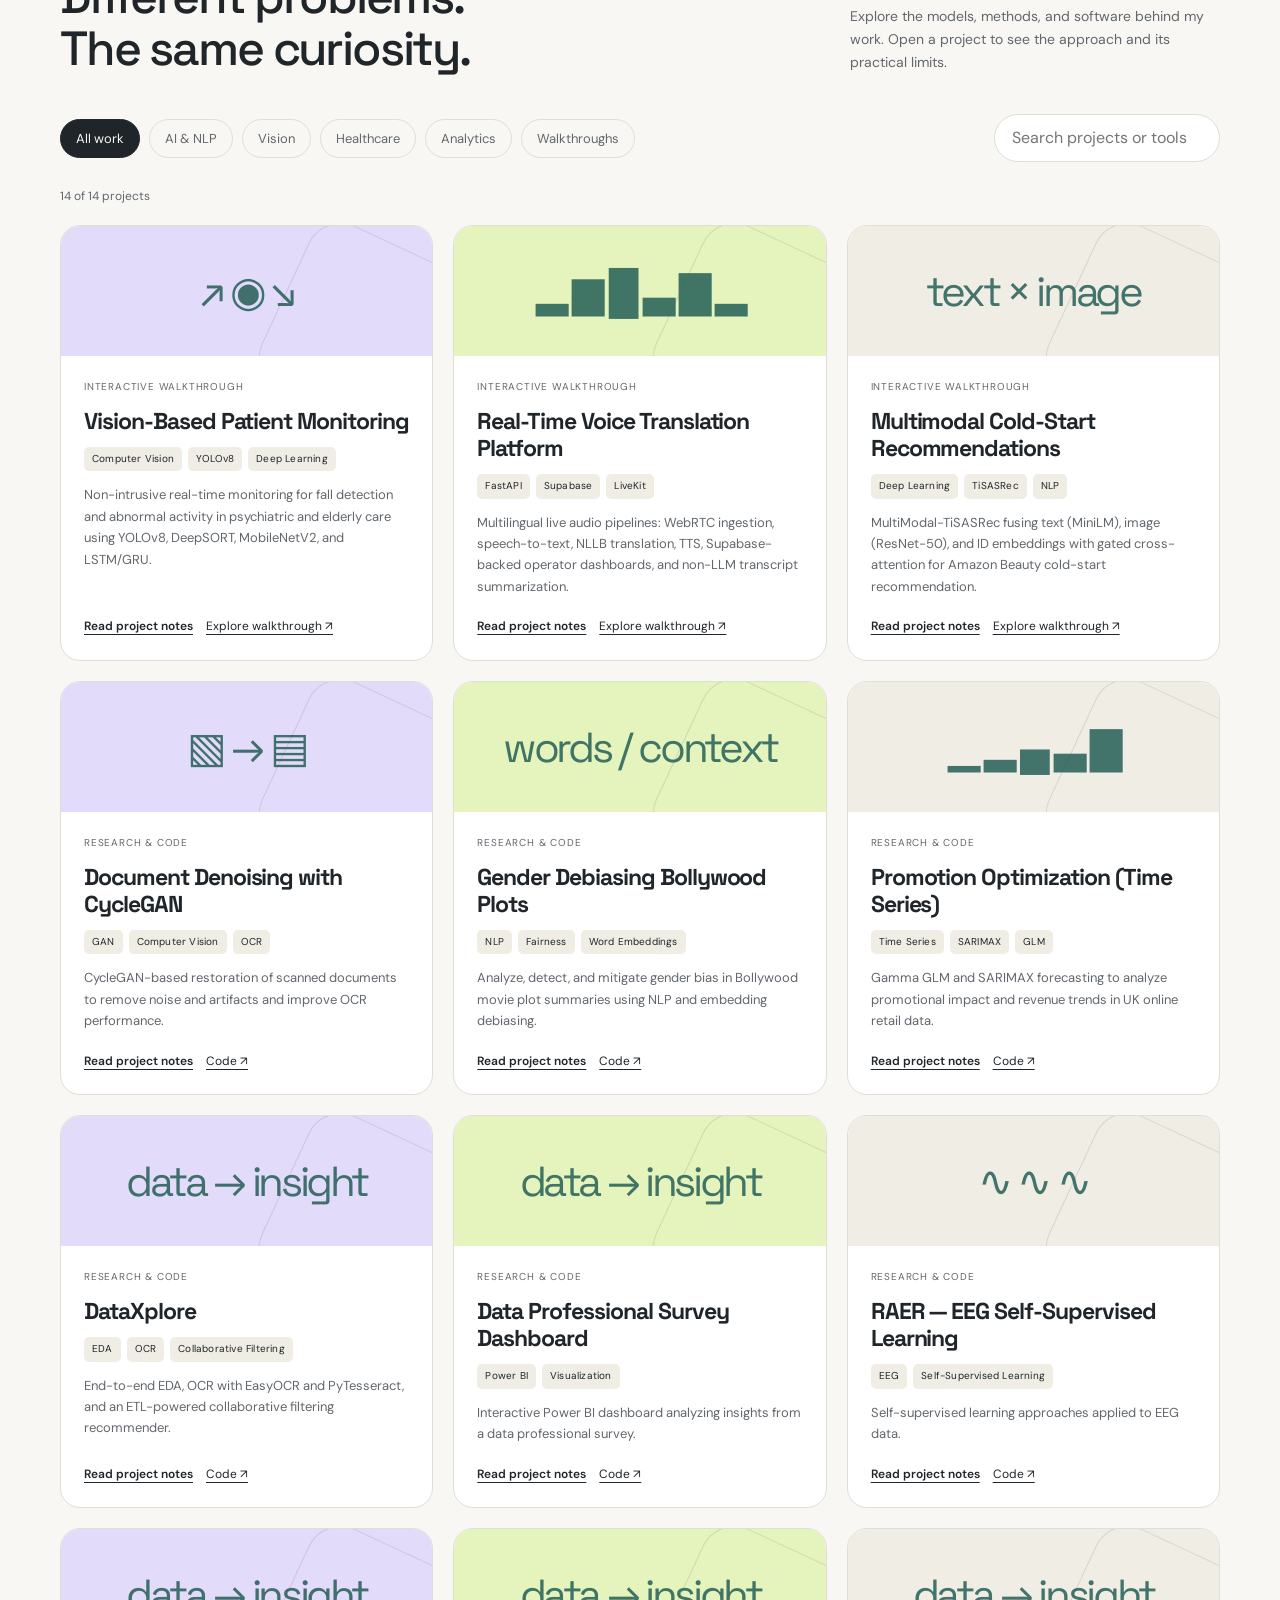
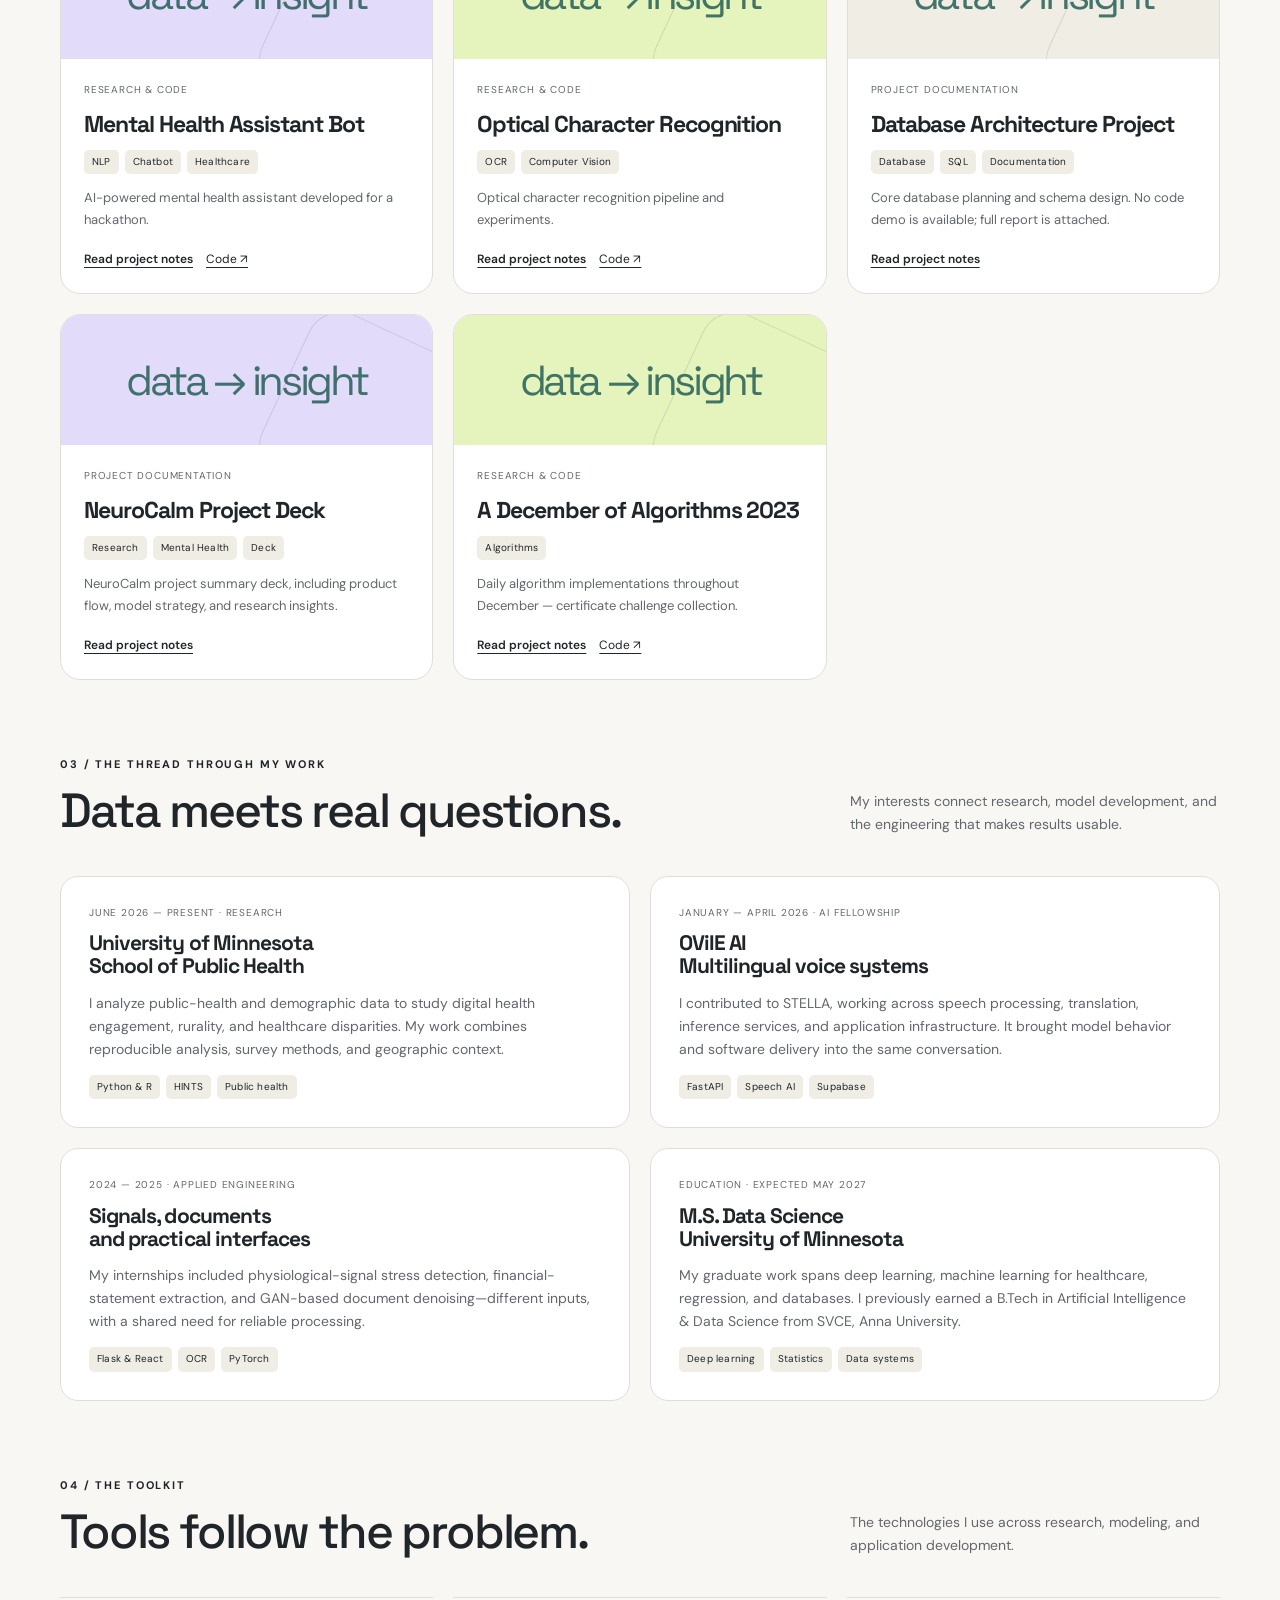
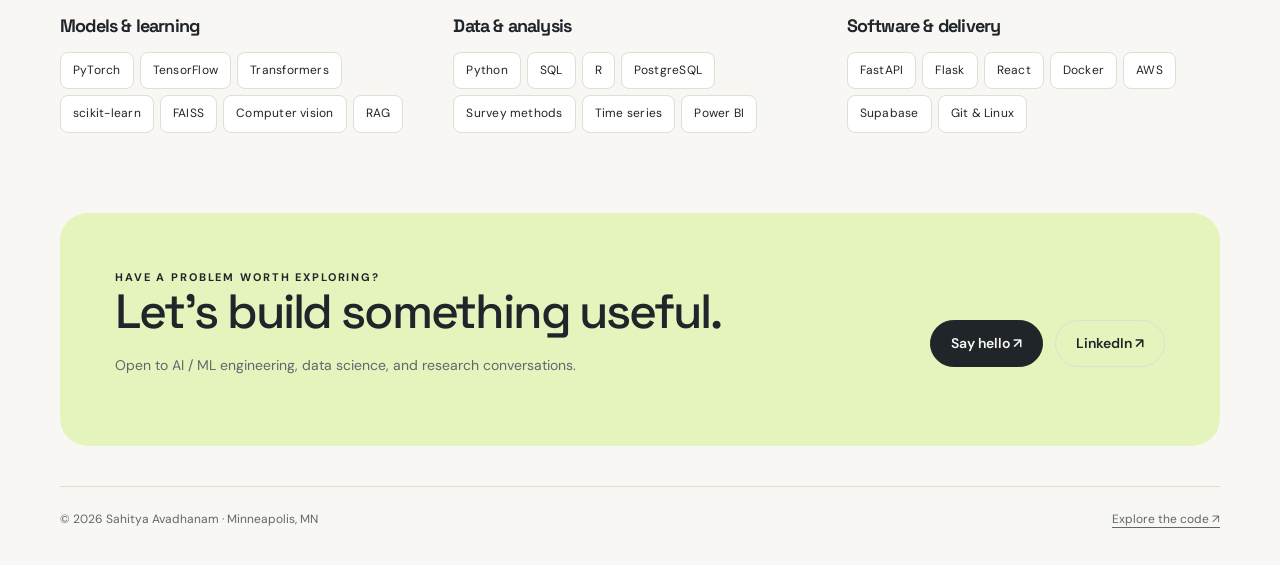
==== commit e215460d: "Redesign portfolio with narrated chapters, project filters, case studies, and responsive themes" ====
--- a/index.html
+++ b/index.html
@@ -1,119 +1,99 @@
-<!DOCTYPE html>
+<!doctype html>
 <html lang="en">
 <head>
-  <meta charset="UTF-8" />
-  <meta name="viewport" content="width=device-width, initial-scale=1.0" />
-  <meta name="description" content="Sahitya A — Data Science & Machine Learning portfolio. MSDS @ UMN. Computer vision, recommender systems, NLP." />
-  <title>Sahitya A | ML & Data Science Portfolio</title>
-  <link rel="preconnect" href="https://fonts.googleapis.com" />
-  <link rel="preconnect" href="https://fonts.gstatic.com" crossorigin />
-  <link href="https://fonts.googleapis.com/css2?family=DM+Sans:ital,opsz,wght@0,9..40,400;0,9..40,500;0,9..40,600;0,9..40,700&family=Syne:wght@600;700;800&display=swap" rel="stylesheet" />
-  <link rel="stylesheet" href="css/styles.css" />
+<meta charset="utf-8"><meta name="viewport" content="width=device-width,initial-scale=1">
+<meta name="description" content="Sahitya Avadhanam — MS Data Science at UMN, graduating May 2027. Explore machine learning, multimodal systems, healthcare research, and interactive project walkthroughs.">
+<meta name="theme-color" content="#f8f7f3">
+<title>Sahitya Avadhanam · Data, models & useful things</title>
+<link rel="preconnect" href="https://fonts.googleapis.com">
+<link rel="preconnect" href="https://fonts.gstatic.com" crossorigin>
+<link href="https://fonts.googleapis.com/css2?family=DM+Sans:wght@400;500;600;700&family=Space+Grotesk:wght@400;500;600;700&display=swap" rel="stylesheet">
+<style>
+:root{--bg:#f8f7f3;--ink:#20252a;--muted:#62676d;--panel:#fff;--line:#dedfd9;--purple:#e3dbfa;--teal:#245e56;--lime:#e5f3bd;--soft:#f0ede5;--accent:#7655bc;--shadow:0 16px 50px #28243b0b}
+[data-theme=dark]{--bg:#151b1b;--ink:#f3f2ed;--muted:#aebbb7;--panel:#202a28;--line:#3a4945;--purple:#463a61;--teal:#b9e8d6;--lime:#334b32;--soft:#2d3632;--accent:#d1b3ff;--shadow:0 16px 50px #0002}
+*{box-sizing:border-box}html{scroll-behavior:smooth;scroll-padding-top:105px}body{margin:0;background:var(--bg);color:var(--ink);font:16px/1.65 "DM Sans",sans-serif}h1,h2,h3,.brand{font-family:"Space Grotesk",sans-serif;line-height:1.1;letter-spacing:-.045em}a{color:inherit;text-underline-offset:4px}button,input{font:inherit}button,a,input{touch-action:manipulation}button{cursor:pointer}button:disabled{cursor:default;opacity:.6}button:focus-visible,a:focus-visible,input:focus-visible,summary:focus-visible{outline:3px solid var(--accent);outline-offset:5px}::selection{background:var(--purple)}.wrap{max-width:1220px;margin:auto;padding:0 30px}.skip{position:absolute;left:15px;top:-70px;background:var(--panel);padding:12px;z-index:99}.skip:focus{top:10px}nav{position:sticky;top:0;z-index:20;background:var(--bg);border-bottom:1px solid var(--line)}.nav{min-height:83px;display:flex;align-items:center;justify-content:space-between;gap:20px}.brand{text-decoration:none;font-weight:700;font-size:23px;letter-spacing:-1px}.brand span{color:var(--accent)}.navlinks{display:flex;align-items:center;gap:24px;font-size:14px}.navlinks a{text-decoration:none}.iconbtn{border:1px solid var(--line);background:var(--panel);color:var(--ink);border-radius:50%;width:40px;height:40px}.hero{padding:82px 0 42px;display:grid;grid-template-columns:1.2fr 1fr;gap:60px;align-items:center}.eyebrow{font-size:11px;letter-spacing:.17em;text-transform:uppercase;font-weight:700;display:flex;align-items:center;gap:10px}.dot{width:8px;height:8px;background:#51835f;border-radius:50%;box-shadow:0 0 0 5px #51835f18}h1{font-size:clamp(50px,6.4vw,86px);font-weight:500;margin:26px 0}h1 em{font-style:normal;color:var(--teal);position:relative}h1 em:after{content:"";position:absolute;left:0;bottom:-5px;width:100%;height:6px;background:var(--purple);z-index:-1}.lead{max-width:510px;color:var(--muted);font-size:18px}.actions{display:flex;gap:12px;flex-wrap:wrap;margin-top:28px}.btn{display:inline-flex;gap:10px;align-items:center;justify-content:center;min-height:47px;padding:11px 20px;border:1px solid var(--ink);border-radius:100px;text-decoration:none;background:var(--ink);color:var(--bg);font-size:14px;font-weight:600;transition:transform .2s}.btn:hover{transform:translateY(-3px)}.btn.secondary{background:transparent;color:var(--ink);border-color:var(--line)}.hero-note{font-size:12px;color:var(--muted);margin-top:20px}.stage{position:relative;min-height:440px;border-radius:32px;background:var(--purple);padding:28px;overflow:hidden;isolation:isolate}.stage:before{content:"";position:absolute;width:380px;height:380px;border:1px solid #fff8;border-radius:50%;top:100px;left:100px}.stage:after{content:"";position:absolute;width:300px;height:300px;border:1px solid #fff8;border-radius:50%;top:140px;left:140px;z-index:-1}.stage-label{font-size:11px;letter-spacing:.17em;font-weight:700}.profile{display:flex;align-items:center;gap:14px;margin-top:38px}.avatar{width:78px;height:78px;object-fit:cover;border-radius:24px;border:4px solid #fff8}.profile strong{display:block;font-family:"Space Grotesk";font-size:22px;letter-spacing:-.04em}.profile small{color:var(--muted)}.console{background:#23362f;color:#e7f5eb;border-radius:18px;padding:22px;margin-top:25px;box-shadow:0 15px 30px #23362f25;transform:rotate(-2deg);animation:float 7s ease-in-out infinite}.console-top{display:flex;gap:5px;margin-bottom:24px}.console-top i{width:7px;height:7px;border-radius:50%;background:#cee4b1}.console-top i:nth-child(2){background:#d6b8f0}.console-top i:nth-child(3){background:#ffb9a0}.code{font:13px/2 monospace}.code span{color:#d7b9fc}.code b{color:#cde69c;font-weight:400}.cursor{display:inline-block;width:7px;height:14px;background:#cde69c;vertical-align:middle;animation:blink 1.3s steps(2,start) infinite}.floating{position:absolute;right:20px;bottom:26px;background:var(--lime);padding:12px 20px;border-radius:14px;box-shadow:var(--shadow);font-size:13px;transform:rotate(5deg);animation:float 5s ease-in-out infinite}.spark{position:absolute;right:37px;top:58px;font-size:36px;animation:spin 18s linear infinite}.strip{border-top:1px solid var(--line);border-bottom:1px solid var(--line);padding:22px 0;display:flex;justify-content:space-between;gap:20px;font-size:13px;color:var(--muted)}.strip strong{color:var(--ink);font-weight:600}section{padding:75px 0 0}.section-head{display:flex;justify-content:space-between;align-items:end;gap:30px;margin-bottom:26px}h2{font-size:clamp(32px,4vw,48px);font-weight:500;margin:12px 0}.section-head p{max-width:370px;color:var(--muted);font-size:14px}.tour{display:grid;grid-template-columns:.65fr 1.35fr;background:var(--panel);border:1px solid var(--line);border-radius:25px;overflow:hidden}.tour-tabs{padding:27px;background:var(--soft);display:flex;flex-direction:column;gap:10px}.tour-tab{background:transparent;border:1px solid transparent;padding:14px 16px;border-radius:11px;text-align:left;color:var(--muted)}.tour-tab[aria-selected=true]{background:var(--panel);border-color:var(--line);color:var(--ink)}.tour-content{padding:38px;min-height:290px}.tour-content h3{font-size:30px;margin:0 0 16px}.tour-content p{color:var(--muted);max-width:650px}.micro{font-size:12px;color:var(--muted)}.tour-controls{display:flex;gap:10px;margin-top:24px;flex-wrap:wrap}.filters{display:flex;gap:9px;flex-wrap:wrap}.filter{border:1px solid var(--line);background:transparent;color:var(--muted);border-radius:50px;padding:8px 15px;font-size:13px}.filter[aria-pressed=true]{background:var(--ink);color:var(--bg);border-color:var(--ink)}.tools{display:flex;gap:20px;justify-content:space-between;align-items:center;flex-wrap:wrap;margin:25px 0}.search{background:var(--panel);color:var(--ink);border:1px solid var(--line);border-radius:50px;padding:10px 17px;min-width:220px}.results-note{font-size:12px;color:var(--muted);margin-bottom:18px}.projects{display:grid;grid-template-columns:repeat(3,minmax(0,1fr));gap:20px}.project{background:var(--panel);border:1px solid var(--line);border-radius:20px;overflow:hidden;display:flex;flex-direction:column;transition:transform .25s,box-shadow .25s}.project:hover{transform:translateY(-5px);box-shadow:var(--shadow)}.project-art{height:130px;position:relative;overflow:hidden;background:var(--purple);display:flex;align-items:center;justify-content:center}.project:nth-child(3n+2) .project-art{background:var(--lime)}.project:nth-child(3n) .project-art{background:var(--soft)}.art-glyph{font:42px "Space Grotesk";letter-spacing:-.08em;color:var(--teal);opacity:.85}.art-line{position:absolute;width:180px;height:180px;border:1px solid currentColor;opacity:.12;transform:rotate(25deg);border-radius:35px;right:-25px;top:15px}.project-body{padding:23px;display:flex;flex-direction:column;flex:1}.project h3{font-size:23px;line-height:1.18;margin:12px 0}.project p{font-size:13px;color:var(--muted);margin-bottom:20px}.chips{display:flex;gap:6px;flex-wrap:wrap}.chip{font-size:10px;letter-spacing:.02em;padding:4px 8px;border-radius:5px;background:var(--soft)}.project-bottom{margin-top:auto;display:flex;gap:13px;flex-wrap:wrap;align-items:center;font-size:12px}.textbtn{border:0;background:transparent;color:var(--ink);padding:0;font-size:12px;font-weight:600;text-decoration:underline;text-underline-offset:4px}.status{font-size:10px;letter-spacing:.08em;text-transform:uppercase;color:var(--muted)}.journey{display:grid;grid-template-columns:1fr 1fr;gap:20px}.experience{padding:28px;border:1px solid var(--line);border-radius:18px;background:var(--panel)}.experience h3{font-size:21px;margin:10px 0}.experience p{font-size:14px;color:var(--muted)}.skills{display:grid;grid-template-columns:repeat(3,1fr);gap:20px}.skill-group{border-top:1px solid var(--line);padding-top:18px}.skill-group h3{font-size:18px;margin:0 0 16px}.skill-group .chip{font-size:12px;padding:8px 12px;border-radius:8px;border:1px solid var(--line);background:var(--panel)}.contact{margin:80px 0 40px;padding:55px;border-radius:28px;background:var(--lime);display:flex;justify-content:space-between;align-items:center;gap:30px}.contact h2{margin:0 0 15px}.contact p{font-size:14px;color:var(--muted)}footer{border-top:1px solid var(--line);padding:23px 0 35px;display:flex;justify-content:space-between;gap:20px;font-size:12px;color:var(--muted)}dialog{border:1px solid var(--line);border-radius:24px;background:var(--panel);color:var(--ink);max-width:720px;width:calc(100% - 30px);padding:32px;max-height:85vh}dialog::backdrop{background:#1119;backdrop-filter:blur(4px)}dialog h2{font-size:34px}dialog h3{font-size:18px;letter-spacing:-.02em;margin-top:26px}dialog p{color:var(--muted)}.dialog-top{display:flex;justify-content:space-between;align-items:center}.reveal{animation:appear .7s ease both}@keyframes float{50%{translate:0 -9px}}@keyframes blink{50%{opacity:0}}@keyframes spin{to{rotate:360deg}}@keyframes appear{from{opacity:0;transform:translateY(15px)}to{opacity:1;transform:translateY(0)}}@media(max-width:950px){.hero{gap:30px}.stage{min-height:390px;padding:22px}.projects{grid-template-columns:repeat(2,minmax(0,1fr))}.navlinks{gap:14px}.hero h1{font-size:59px}.console{padding:15px}.code{font-size:11px}.floating{bottom:17px}}@media(max-width:680px){.wrap{padding:0 20px}.nav{min-height:76px;gap:10px;flex-wrap:wrap;padding-top:13px;padding-bottom:13px}.navlinks{gap:14px;font-size:12px}.navlinks .desktop{display:none}.brand{font-size:19px}.hero{grid-template-columns:1fr;padding-top:45px;gap:35px}.hero h1{font-size:58px}.stage{min-height:385px}.lead{font-size:16px}.strip{flex-direction:column;gap:6px}.section-head{display:block}.tour{grid-template-columns:1fr}.tour-tabs{flex-direction:row;padding:15px;gap:4px;flex-wrap:wrap}.tour-tab{padding:8px;font-size:12px}.tour-content{padding:24px}.projects,.journey{grid-template-columns:1fr}.skills{grid-template-columns:1fr}.contact{padding:30px;display:block}.contact .actions{margin-top:20px}section{padding-top:55px}footer{flex-direction:column;gap:5px}.search{width:100%}}@media(prefers-reduced-motion:reduce){html{scroll-behavior:auto}*,*:before,*:after{animation:none!important;transition:none!important}}
+</style>
 </head>
 <body>
-  <nav class="nav">
-    <div class="container nav-inner">
-      <a href="#" class="logo">
-        <img src="https://avatars.githubusercontent.com/u/113616944?v=4" alt="Sahitya A" width="36" height="36" />
-        Sahitya A
-      </a>
-      <ul class="nav-links">
-        <li><a href="#featured">Demos</a></li>
-        <li><a href="#projects">Projects</a></li>
-        <li><a href="#skills">Skills</a></li>
-        <li><a href="#contact">Contact</a></li>
-      </ul>
-    </div>
-  </nav>
+<a class="skip" href="#main">Skip to content</a>
+<nav aria-label="Main navigation"><div class="wrap nav">
+<a class="brand" href="#">sahitya<span>.</span></a>
+<div class="navlinks"><a href="#projects">Work</a><a href="#story">My story</a><a href="#skills" class="desktop">Toolkit</a><a href="#contact">Contact</a><button class="iconbtn" id="theme" aria-label="Switch to dark theme">◐</button></div>
+</div></nav>
+<main id="main" class="wrap">
+<header class="hero">
+<div class="reveal"><div class="eyebrow"><span class="dot"></span> MS Data Science · UMN · May 2027</div>
+<h1>Curious mind.<br>Thoughtful models.<br><em>Useful things.</em></h1>
+<p class="lead">Hi, I'm Sahitya. I explore how machine learning can turn complex data into something people can understand and use.</p>
+<div class="actions"><a class="btn" href="#projects">Explore my work ↗</a><a class="btn secondary" href="#tour">Take a guided tour ▷</a></div>
+<p class="hero-note">Healthcare research · Multimodal learning · AI applications</p></div>
+<div class="stage reveal" aria-label="Sahitya's research and engineering workspace">
+<div class="stage-label">A SMALL WINDOW INTO MY WORLD</div><span class="spark" aria-hidden="true">✳</span>
+<div class="profile"><img class="avatar" src="https://avatars.githubusercontent.com/u/113616944?v=4" alt="Sahitya's GitHub profile avatar" width="78" height="78"><div><strong>Sahitya Avadhanam</strong><small>Researcher. Builder. Always learning.</small></div></div>
+<div class="console" aria-hidden="true"><div class="console-top"><i></i><i></i><i></i></div><div class="code"><span>question</span> = "What could work better?"<br><span>approach</span> = [data, models, evaluation]<br><b>learn → build → test → repeat</b><br><span class="cursor"></span></div></div>
+<div class="floating">✦ From research to working software</div></div>
+</header>
+<div class="strip"><span><strong>Currently</strong> · Research Assistant, UMN School of Public Health</span><span><strong>Looking ahead</strong> · AI / ML & data science opportunities in 2027</span></div>
 
-  <header class="hero container">
-    <div class="hero-badge">MSDS @ University of Minnesota</div>
-    <h1>Building <span>intelligent systems</span><br />from data & vision</h1>
-    <p class="hero-lead">
-      Data scientist and ML engineer focused on computer vision, recommender systems, and NLP.
-      Explore interactive demos of my research-grade projects on GitHub.
-    </p>
-    <div class="hero-actions">
-      <a href="#featured" class="btn btn-primary">Try live demos</a>
-      <a href="https://github.com/MLAlchemy-cmd" target="_blank" rel="noopener" class="btn btn-ghost">GitHub profile</a>
-    </div>
-    <div class="hero-feature-grid">
-      <article class="hero-feature hero-feature-image-card">
-        <img src="assets/mic.svg" alt="Microphone illustration" class="hero-feature-image" />
-        <div class="hero-feature-copy">
-          <h3>Live voice translation</h3>
-          <p>Microphone-powered subtitles, live language translation, and a polished operator dashboard preview on the landing page.</p>
-        </div>
-      </article>
-      <article class="hero-feature hero-feature-image-card">
-        <img src="assets/voice-translation.svg" alt="Voice translation illustration" class="hero-feature-image" />
-        <div class="hero-feature-copy">
-          <h3>Classy operator dashboard</h3>
-          <p>High-contrast UI for monitoring live sessions, translation status, and system performance at a glance.</p>
-        </div>
-      </article>
-    </div>
-    <div class="stats">
-      <div class="stat-card"><strong>19</strong><span>Public repositories</span></div>
-      <div class="stat-card"><strong>3</strong><span>Interactive demos</span></div>
-      <div class="stat-card"><strong>CV + NLP</strong><span>Core focus areas</span></div>
-    </div>
-  </header>
+<section id="tour" aria-labelledby="tour-heading"><div class="section-head"><div><div class="eyebrow">01 / MEET THE PERSON</div><h2 id="tour-heading">A tour, at your pace.</h2></div><p>Pick a chapter. Read the transcript or listen with your browser's voice. Sound starts only when you choose.</p></div>
+<div class="tour"><div class="tour-tabs" role="tablist" aria-label="Portfolio tour"><button class="tour-tab" id="chapter-tab-0" role="tab" aria-controls="chapter" aria-selected="true" tabindex="0" data-chapter="0">01 &nbsp; Hello, I'm Sahitya</button><button class="tour-tab" id="chapter-tab-1" role="tab" aria-controls="chapter" aria-selected="false" tabindex="-1" data-chapter="1">02 &nbsp; What I build</button><button class="tour-tab" id="chapter-tab-2" role="tab" aria-controls="chapter" aria-selected="false" tabindex="-1" data-chapter="2">03 &nbsp; Research with purpose</button><button class="tour-tab" id="chapter-tab-3" role="tab" aria-controls="chapter" aria-selected="false" tabindex="-1" data-chapter="3">04 &nbsp; What's next</button></div>
+<div class="tour-content" id="chapter" role="tabpanel" aria-labelledby="chapter-tab-0" tabindex="0"><h3 id="chapter-title"></h3><p id="transcript"></p><div class="tour-controls"><button class="btn" id="listen">Listen to this chapter ▷</button><button class="btn secondary" id="stop" disabled>Stop audio</button></div><p id="audio-note" class="micro" role="status">Optional browser-generated narration; this is not a recording of my voice.</p></div></div></section>
 
-  <section id="featured" class="container">
-    <div class="section-header">
-      <h2>Featured demos</h2>
-      <p>Interactive walkthroughs — patient monitoring, cold-start recommendations, and real-time voice translation with FastAPI & Supabase.</p>
-    </div>
-    <div class="featured-grid" id="featured-grid"></div>
-  </section>
+<section id="projects" aria-labelledby="projects-heading"><div class="section-head"><div><div class="eyebrow">02 / SELECTED EXPLORATIONS</div><h2 id="projects-heading">Different problems.<br>The same curiosity.</h2></div><p>Explore the models, methods, and software behind my work. Open a project to see the approach and its practical limits.</p></div>
+<div class="tools"><div class="filters" role="group" aria-label="Project categories"><button class="filter" data-filter="All" aria-pressed="true">All work</button><button class="filter" data-filter="AI & NLP" aria-pressed="false">AI & NLP</button><button class="filter" data-filter="Vision" aria-pressed="false">Vision</button><button class="filter" data-filter="Healthcare" aria-pressed="false">Healthcare</button><button class="filter" data-filter="Analytics" aria-pressed="false">Analytics</button><button class="filter" data-filter="Walkthroughs" aria-pressed="false">Walkthroughs</button></div><input id="search" class="search" type="search" aria-label="Search projects or technologies" placeholder="Search projects or tools…"></div>
+<p class="results-note" id="count" aria-live="polite"></p><div class="projects" id="project-grid"></div><noscript><p>Enable JavaScript for filters and case studies, or <a href="https://github.com/MLAlchemy-cmd?tab=repositories">browse all projects on GitHub</a>.</p></noscript></section>
 
-  <section id="projects" class="container">
-    <div class="section-header">
-      <h2>All projects</h2>
-      <p>Selected work from <a href="https://github.com/MLAlchemy-cmd" target="_blank" rel="noopener">@MLAlchemy-cmd</a> on GitHub.</p>
-    </div>
-    <div class="projects-grid" id="projects-grid"></div>
-  </section>
+<section id="story" aria-labelledby="story-heading"><div class="section-head"><div><div class="eyebrow">03 / THE THREAD THROUGH MY WORK</div><h2 id="story-heading">Data meets real questions.</h2></div><p>My interests connect research, model development, and the engineering that makes results usable.</p></div>
+<div class="journey"><article class="experience"><div class="status">June 2026 — Present · Research</div><h3>University of Minnesota<br>School of Public Health</h3><p>I analyze public-health and demographic data to study digital health engagement, rurality, and healthcare disparities. My work combines reproducible analysis, survey methods, and geographic context.</p><div class="chips"><span class="chip">Python & R</span><span class="chip">HINTS</span><span class="chip">Public health</span></div></article>
+<article class="experience"><div class="status">January — April 2026 · AI fellowship</div><h3>OViIE AI<br>Multilingual voice systems</h3><p>I contributed to STELLA, working across speech processing, translation, inference services, and application infrastructure. It brought model behavior and software delivery into the same conversation.</p><div class="chips"><span class="chip">FastAPI</span><span class="chip">Speech AI</span><span class="chip">Supabase</span></div></article>
+<article class="experience"><div class="status">2024 — 2025 · Applied engineering</div><h3>Signals, documents<br>and practical interfaces</h3><p>My internships included physiological-signal stress detection, financial-statement extraction, and GAN-based document denoising—different inputs, with a shared need for reliable processing.</p><div class="chips"><span class="chip">Flask & React</span><span class="chip">OCR</span><span class="chip">PyTorch</span></div></article>
+<article class="experience"><div class="status">Education · Expected May 2027</div><h3>M.S. Data Science<br>University of Minnesota</h3><p>My graduate work spans deep learning, machine learning for healthcare, regression, and databases. I previously earned a B.Tech in Artificial Intelligence & Data Science from SVCE, Anna University.</p><div class="chips"><span class="chip">Deep learning</span><span class="chip">Statistics</span><span class="chip">Data systems</span></div></article></div></section>
 
-  <section id="skills" class="container">
-    <div class="section-header">
-      <h2>Skills & tools</h2>
-    </div>
-    <div class="skills-grid">
-      <span class="skill-pill">Python</span>
-      <span class="skill-pill">PyTorch</span>
-      <span class="skill-pill">TensorFlow</span>
-      <span class="skill-pill">Computer Vision</span>
-      <span class="skill-pill">YOLO / DeepSORT</span>
-      <span class="skill-pill">Transformers</span>
-      <span class="skill-pill">Recommender Systems</span>
-      <span class="skill-pill">Time Series (SARIMAX)</span>
-      <span class="skill-pill">NLP / Sentence-BERT</span>
-      <span class="skill-pill">GANs (CycleGAN)</span>
-      <span class="skill-pill">Jupyter</span>
-      <span class="skill-pill">Power BI</span>
-      <span class="skill-pill">SQL & ETL</span>
-      <span class="skill-pill">Google Colab / GPU</span>
-      <span class="skill-pill">FastAPI</span>
-      <span class="skill-pill">Supabase</span>
-      <span class="skill-pill">LiveKit / WebRTC</span>
-      <span class="skill-pill">Speech AI (Whisper)</span>
-    </div>
-  </section>
-
-  <section id="contact" class="container">
-    <div class="contact-box">
-      <h2>Let's connect</h2>
-      <p>Open to collaborations, research, and data science roles.</p>
-      <a href="https://github.com/MLAlchemy-cmd" target="_blank" rel="noopener" class="btn btn-primary">View GitHub</a>
-    </div>
-  </section>
-
-  <footer class="footer container">
-    <p>&copy; 2026 Sahitya A · Built with data from <a href="https://github.com/MLAlchemy-cmd">GitHub</a></p>
-  </footer>
-
-  <script src="js/main.js"></script>
+<section id="skills" aria-labelledby="skills-heading"><div class="section-head"><div><div class="eyebrow">04 / THE TOOLKIT</div><h2 id="skills-heading">Tools follow the problem.</h2></div><p>The technologies I use across research, modeling, and application development.</p></div>
+<div class="skills"><div class="skill-group"><h3>Models & learning</h3><div class="chips"><span class="chip">PyTorch</span><span class="chip">TensorFlow</span><span class="chip">Transformers</span><span class="chip">scikit-learn</span><span class="chip">FAISS</span><span class="chip">Computer vision</span><span class="chip">RAG</span></div></div><div class="skill-group"><h3>Data & analysis</h3><div class="chips"><span class="chip">Python</span><span class="chip">SQL</span><span class="chip">R</span><span class="chip">PostgreSQL</span><span class="chip">Survey methods</span><span class="chip">Time series</span><span class="chip">Power BI</span></div></div><div class="skill-group"><h3>Software & delivery</h3><div class="chips"><span class="chip">FastAPI</span><span class="chip">Flask</span><span class="chip">React</span><span class="chip">Docker</span><span class="chip">AWS</span><span class="chip">Supabase</span><span class="chip">Git & Linux</span></div></div></div></section>
+<section class="contact" id="contact"><div><div class="eyebrow">HAVE A PROBLEM WORTH EXPLORING?</div><h2>Let's build something useful.</h2><p>Open to AI / ML engineering, data science, and research conversations.</p></div><div class="actions"><a class="btn" href="mailto:as5668533@gmail.com">Say hello ↗</a><a class="btn secondary" href="https://www.linkedin.com/in/sahityaa2003/" target="_blank" rel="noopener">LinkedIn ↗</a></div></section>
+<footer><span>© 2026 Sahitya Avadhanam · Minneapolis, MN</span><a href="https://github.com/MLAlchemy-cmd" target="_blank" rel="noopener">Explore the code ↗</a></footer>
+</main>
+<dialog id="case-dialog" aria-labelledby="case-title"><div class="dialog-top"><span class="eyebrow">PROJECT NOTES</span><button id="close-case" class="iconbtn" aria-label="Close project details">×</button></div><div id="case-content"></div></dialog>
+<script>
+"use strict";
+const projects=[{"id":"vision-monitoring","name":"Vision-Based Patient Monitoring","repo":"vision-based-patient-monitoring-system","language":"Jupyter Notebook","featured":true,"hasDemo":true,"demoPath":"demos/patient-monitoring.html","tags":["Computer Vision","YOLOv8","Deep Learning","Healthcare"],"description":"Non-intrusive real-time monitoring for fall detection and abnormal activity in psychiatric and elderly care using YOLOv8, DeepSORT, MobileNetV2, and LSTM/GRU."},{"id":"voice-translation","name":"Real-Time Voice Translation Platform","repo":"portfolio","language":"FastAPI · Supabase","featured":true,"hasDemo":true,"demoPath":"demos/voice-translation.html","tags":["FastAPI","Supabase","LiveKit","NLLB","Speech AI"],"description":"Multilingual live audio pipelines: WebRTC ingestion, speech-to-text, NLLB translation, TTS, Supabase-backed operator dashboards, and non-LLM transcript summarization.","reportPath":"assets/voice-translation-report.pdf"},{"id":"dl-recommendations","name":"Multimodal Cold-Start Recommendations","repo":"Deep-learning-Recommendation-systems-for-cold-start-problems-","language":"Jupyter Notebook","featured":true,"hasDemo":true,"demoPath":"demos/recommendations.html","tags":["Deep Learning","TiSASRec","NLP","Recommender Systems"],"description":"MultiModal-TiSASRec fusing text (MiniLM), image (ResNet-50), and ID embeddings with gated cross-attention for Amazon Beauty cold-start recommendation."},{"id":"cyclegan-denoising","name":"Document Denoising with CycleGAN","repo":"Document-Denoising-using-CycleGAN","language":"Jupyter Notebook","featured":true,"hasDemo":false,"tags":["GAN","Computer Vision","OCR"],"description":"CycleGAN-based restoration of scanned documents to remove noise and artifacts and improve OCR performance."},{"id":"gender-debiasing","name":"Gender Debiasing Bollywood Plots","repo":"GenderDebiasing-BollywoodPlots","language":"Jupyter Notebook","featured":true,"hasDemo":false,"tags":["NLP","Fairness","Word Embeddings"],"description":"Analyze, detect, and mitigate gender bias in Bollywood movie plot summaries using NLP and embedding debiasing."},{"id":"promotion-optimization","name":"Promotion Optimization (Time Series)","repo":"A-Time-Series-Regression-Approach-to-Promotion-Optimization","language":"Jupyter Notebook","featured":true,"hasDemo":false,"tags":["Time Series","SARIMAX","GLM"],"description":"Gamma GLM and SARIMAX forecasting to analyze promotional impact and revenue trends in UK online retail data.","reportPath":"assets/promotion-optimization-sarimax-report.pdf"},{"id":"dataxplore","name":"DataXplore","repo":"dataxplore","language":"Jupyter Notebook","featured":false,"hasDemo":false,"tags":["EDA","OCR","Collaborative Filtering"],"description":"End-to-end EDA, OCR with EasyOCR and PyTesseract, and an ETL-powered collaborative filtering recommender."},{"id":"powerbi-dashboard","name":"Data Professional Survey Dashboard","repo":"Data-professional-survey-dashboard","language":"Power BI","featured":false,"hasDemo":false,"tags":["Power BI","Visualization"],"description":"Interactive Power BI dashboard analyzing insights from a data professional survey."},{"id":"eeg-ssl","name":"RAER — EEG Self-Supervised Learning","repo":"RAER---EEG-DATA","language":"Jupyter Notebook","featured":false,"hasDemo":false,"tags":["EEG","Self-Supervised Learning"],"description":"Self-supervised learning approaches applied to EEG data.","posterPath":"assets/raer-poster.pdf","reportPath":"assets/raer-report.pdf"},{"id":"mental-health-bot","name":"Mental Health Assistant Bot","repo":"hackathon-ai-and-ml","language":"Python","featured":false,"hasDemo":false,"tags":["NLP","Chatbot","Healthcare"],"description":"AI-powered mental health assistant developed for a hackathon."},{"id":"ocr","name":"Optical Character Recognition","repo":"Optical-Character-Recognition","language":"Python","featured":false,"hasDemo":false,"tags":["OCR","Computer Vision"],"description":"Optical character recognition pipeline and experiments."},{"id":"database-project","name":"Database Architecture Project","language":"SQL & Data Modeling","featured":false,"hasDemo":false,"tags":["Database","SQL","Documentation"],"description":"Core database planning and schema design. No code demo is available; full report is attached.","reportPath":"assets/database-project-report.pdf"},{"id":"neurocalm","name":"NeuroCalm Project Deck","language":"Research Deck","featured":false,"hasDemo":false,"tags":["Research","Mental Health","Deck"],"description":"NeuroCalm project summary deck, including product flow, model strategy, and research insights.","deckPath":"assets/neurocalm-deck.pdf"},{"id":"algorithms-2023","name":"A December of Algorithms 2023","repo":"A-December-Of-Algorithms-2023","language":"Various","featured":false,"hasDemo":false,"tags":["Algorithms"],"description":"Daily algorithm implementations throughout December — certificate challenge collection."}];
+const $=id=>document.getElementById(id);
+const escapeText=value=>String(value).replace(/[&<>"']/g,c=>({"&":"&amp;","<":"&lt;",">":"&gt;",'"':"&quot;","'":"&#39;"}[c]));
+const chapters=[
+{title:"Hi, I'm Sahitya.",text:"I'm a master's student in Data Science at the University of Minnesota Twin Cities, graduating in May 2027. I like working where machine learning, research, and useful software meet. This portfolio is a collection of the questions I've explored and the systems I've helped build."},
+{title:"From signals to multimodal systems.",text:"My projects include vision-based patient monitoring, multimodal cold-start recommendations, EEG representation learning, and document denoising. I work across data preparation, model development, retrieval, and interfaces. The project notes below explain the methods; the interactive walkthroughs help illustrate the workflows."},
+{title:"Research with context.",text:"As a Research Assistant in the University of Minnesota School of Public Health, I study digital health engagement and healthcare disparities using public-health and demographic datasets. This work has made me care about reproducibility, the right denominator, and what a result can actually tell us."},
+{title:"The next chapter.",text:"I'm looking for AI and machine learning engineering, data science, and research opportunities in 2027. I'm especially interested in language models, multimodal systems, and healthcare applications. If your team is working on a problem where I could contribute, I'd love to connect."}
+];
+const notes={
+"vision-monitoring":{approach:"Person detection and identity-preserving tracking feed temporal activity models. The workflow connects recognition with caregiver-alert concepts.",limit:"Research prototype. The browser walkthrough illustrates the workflow; it does not establish clinical effectiveness or run the full research model.",glyph:"↗  ◉  ↘"},
+"voice-translation":{approach:"Speech input moves through transcription, translation, synthesis, and session infrastructure. My fellowship work included inference services and Supabase-backed application components.",limit:"The linked browser experience is an interactive simulation. Its scenarios and displayed metrics are illustrative, not measurements of an active production service.",glyph:"▂ ▆ █ ▃ ▇ ▂"},
+"dl-recommendations":{approach:"Text, image, and item-identity representations are fused in a time-aware sequential recommendation model. Evaluation separates cold, few-shot, and warm items, with modality ablations.",limit:"Offline ranking experiments use sampled candidates. The browser walkthrough illustrates recommendation behavior; it is not a deployed recommender serving the trained model.",glyph:"text × image"},
+"eeg-ssl":{approach:"Self-supervised EEG representation learning explores how signal structure can support downstream retrieval and interpretation.",limit:"Research work on EEG data. This portfolio does not provide a clinical diagnostic service.",glyph:"∿ ∿ ∿"},
+"cyclegan-denoising":{approach:"CycleGAN-based image restoration explores noise removal in scanned documents, supporting readability and downstream OCR workflows.",limit:"Notebook-based research. Image restoration can alter content; OCR and factual preservation need separate evaluation.",glyph:"▧ → ▤"},
+"gender-debiasing":{approach:"NLP and embedding methods examine gender stereotypes in Bollywood plot summaries and explore mitigation.",limit:"Bias depends on the dataset, representation, and evaluation definition. Mitigation does not imply the removal of all stereotypes.",glyph:"words / context"},
+"promotion-optimization":{approach:"Gamma regression and SARIMAX explore promotional patterns and revenue trends in online retail data.",limit:"Observational modeling and forecasting do not by themselves establish causal promotional effects.",glyph:"▁ ▂ ▄ ▃ ▇"}
+};
+let activeFilter="All",activeChapter=0;
+function categories(p){const s=(p.tags.join(" ")+" "+p.name).toLowerCase();const c=[];if(/nlp|speech|recommend|transform|chatbot|language/.test(s))c.push("AI & NLP");if(/vision|ocr|gan/.test(s))c.push("Vision");if(/health|eeg|patient|neuro/.test(s))c.push("Healthcare");if(/series|sarimax|glm|eda|power bi|sql|database|algorithm/.test(s))c.push("Analytics");if(p.hasDemo)c.push("Walkthroughs");return c}
+function render(){const q=$("search").value.trim().toLowerCase();const visible=projects.filter(p=>(activeFilter==="All"||categories(p).includes(activeFilter))&&(!q||(p.name+" "+p.description+" "+p.tags.join(" ")).toLowerCase().includes(q)));$("count").textContent=visible.length+" of "+projects.length+" projects";
+$("project-grid").innerHTML=visible.map(p=>{const n=notes[p.id];const repo=p.repo?"https://github.com/MLAlchemy-cmd/"+encodeURIComponent(p.repo):null;return '<article class="project"><div class="project-art" aria-hidden="true"><div class="art-line"></div><span class="art-glyph">'+escapeText(n?.glyph||"data → insight")+'</span></div><div class="project-body"><span class="status">'+(p.hasDemo?"Interactive walkthrough":p.repo?"Research & code":"Project documentation")+'</span><h3>'+escapeText(p.name)+'</h3><div class="chips">'+p.tags.slice(0,3).map(t=>'<span class="chip">'+escapeText(t)+'</span>').join("")+'</div><p>'+escapeText(p.description)+'</p><div class="project-bottom"><button class="textbtn" data-case="'+escapeText(p.id)+'">Read project notes</button>'+(p.hasDemo?'<a href="'+escapeText(p.demoPath)+'">Explore walkthrough ↗</a>':repo?'<a href="'+repo+'" target="_blank" rel="noopener">Code ↗</a>':"")+'</div></div></article>'}).join("")||'<p>No matching projects. Try another keyword or category.</p>';
+}
+function stopAudio(){if("speechSynthesis" in window)window.speechSynthesis.cancel();$("stop").disabled=true;$("listen").disabled=!("speechSynthesis" in window);$("listen").textContent="Listen to this chapter ▷"}
+function chapter(index){stopAudio();activeChapter=index;document.querySelectorAll("[data-chapter]").forEach(b=>{const on=Number(b.dataset.chapter)===index;b.setAttribute("aria-selected",String(on));b.tabIndex=on?0:-1});$("chapter").setAttribute("aria-labelledby","chapter-tab-"+index);$("chapter-title").textContent=chapters[index].title;$("transcript").textContent=chapters[index].text;$("audio-note").textContent="Optional browser-generated narration; this is not a recording of my voice."}
+document.querySelectorAll("[data-chapter]").forEach(b=>{b.onclick=()=>chapter(Number(b.dataset.chapter));b.onkeydown=e=>{if(["ArrowDown","ArrowRight","ArrowUp","ArrowLeft","Home","End"].includes(e.key)){e.preventDefault();const next=e.key==="Home"?0:e.key==="End"?3:(activeChapter+(["ArrowDown","ArrowRight"].includes(e.key)?1:3))%4;chapter(next);$("chapter-tab-"+next).focus()}}});
+$("listen").onclick=()=>{if(!("speechSynthesis" in window))return;stopAudio();const utterance=new SpeechSynthesisUtterance(chapters[activeChapter].text);utterance.lang="en-US";utterance.rate=.94;utterance.onend=()=>stopAudio();utterance.onerror=()=>{stopAudio();$("audio-note").textContent="Audio could not play. The full transcript is available above."};$("listen").disabled=true;$("listen").textContent="Playing chapter…";$("stop").disabled=false;window.speechSynthesis.speak(utterance)};
+$("stop").onclick=stopAudio;window.addEventListener("pagehide",stopAudio);document.addEventListener("visibilitychange",()=>{if(document.hidden)stopAudio()});
+document.querySelectorAll("[data-filter]").forEach(b=>b.onclick=()=>{activeFilter=b.dataset.filter;document.querySelectorAll("[data-filter]").forEach(x=>x.setAttribute("aria-pressed",String(x===b)));render()});$("search").addEventListener("input",render);
+let opener=null;
+$("project-grid").onclick=e=>{const b=e.target.closest("[data-case]");if(!b)return;const p=projects.find(p=>p.id===b.dataset.case);if(!p)return;const n=notes[p.id]||{approach:p.description,limit:"Explore the linked repository or project documents for implementation details. This page summarizes the project; it is not a hosted inference endpoint."};opener=b;
+$("case-content").innerHTML='<h2 id="case-title">'+escapeText(p.name)+'</h2><div class="chips">'+p.tags.map(t=>'<span class="chip">'+escapeText(t)+'</span>').join("")+'</div><h3>The question</h3><p>'+escapeText(p.description)+'</p><h3>The approach</h3><p>'+escapeText(n.approach)+'</p><h3>Scope & limitations</h3><p>'+escapeText(n.limit)+'</p><div class="actions">'+(p.repo?'<a class="btn" target="_blank" rel="noopener" href="https://github.com/MLAlchemy-cmd/'+encodeURIComponent(p.repo)+'">Explore repository ↗</a>':"")+(p.hasDemo?'<a class="btn secondary" href="'+escapeText(p.demoPath)+'">Open walkthrough ↗</a>':"")+["reportPath","posterPath","deckPath"].filter(k=>p[k]).map(k=>'<a class="btn secondary" href="'+escapeText(p[k])+'" target="_blank" rel="noopener">'+({reportPath:"Report",posterPath:"Poster",deckPath:"Deck"}[k])+' ↗</a>').join("")+'</div>';$("case-dialog").showModal()};
+$("close-case").onclick=()=>$("case-dialog").close();$("case-dialog").addEventListener("close",()=>opener?.focus());$("case-dialog").addEventListener("click",e=>{if(e.target===$("case-dialog")){const r=e.target.getBoundingClientRect();if(e.clientX<r.left||e.clientX>r.right||e.clientY<r.top||e.clientY>r.bottom)e.target.close()}});
+function setTheme(theme){document.documentElement.dataset.theme=theme;$("theme").setAttribute("aria-label","Switch to "+(theme==="dark"?"light":"dark")+" theme");try{localStorage.setItem("portfolio-theme",theme)}catch{}}
+try{setTheme(localStorage.getItem("portfolio-theme")||"light")}catch{setTheme("light")}
+$("theme").onclick=()=>setTheme(document.documentElement.dataset.theme==="dark"?"light":"dark");
+chapter(0);if(!("speechSynthesis" in window))$("audio-note").textContent="Your browser does not support narration. Read the full transcript above.";render();
+</script>
 </body>
-</html>
+</html>
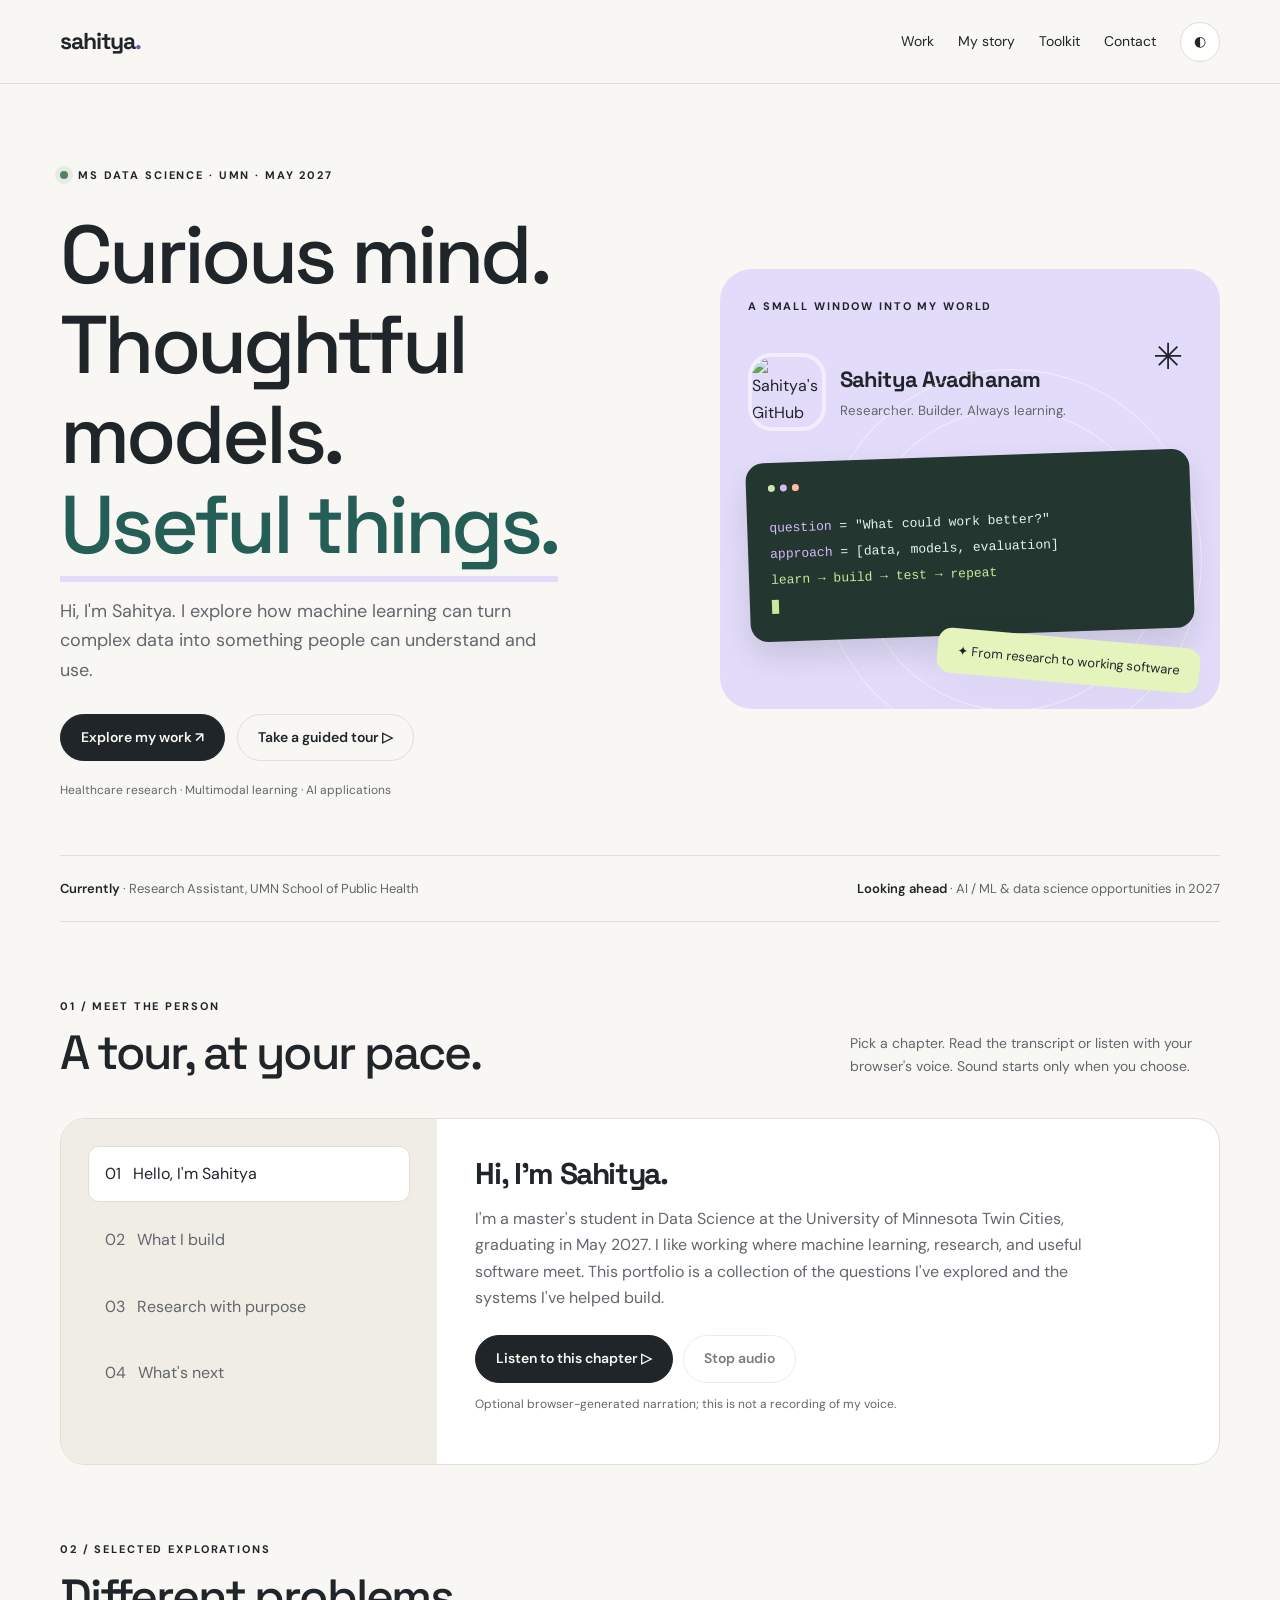
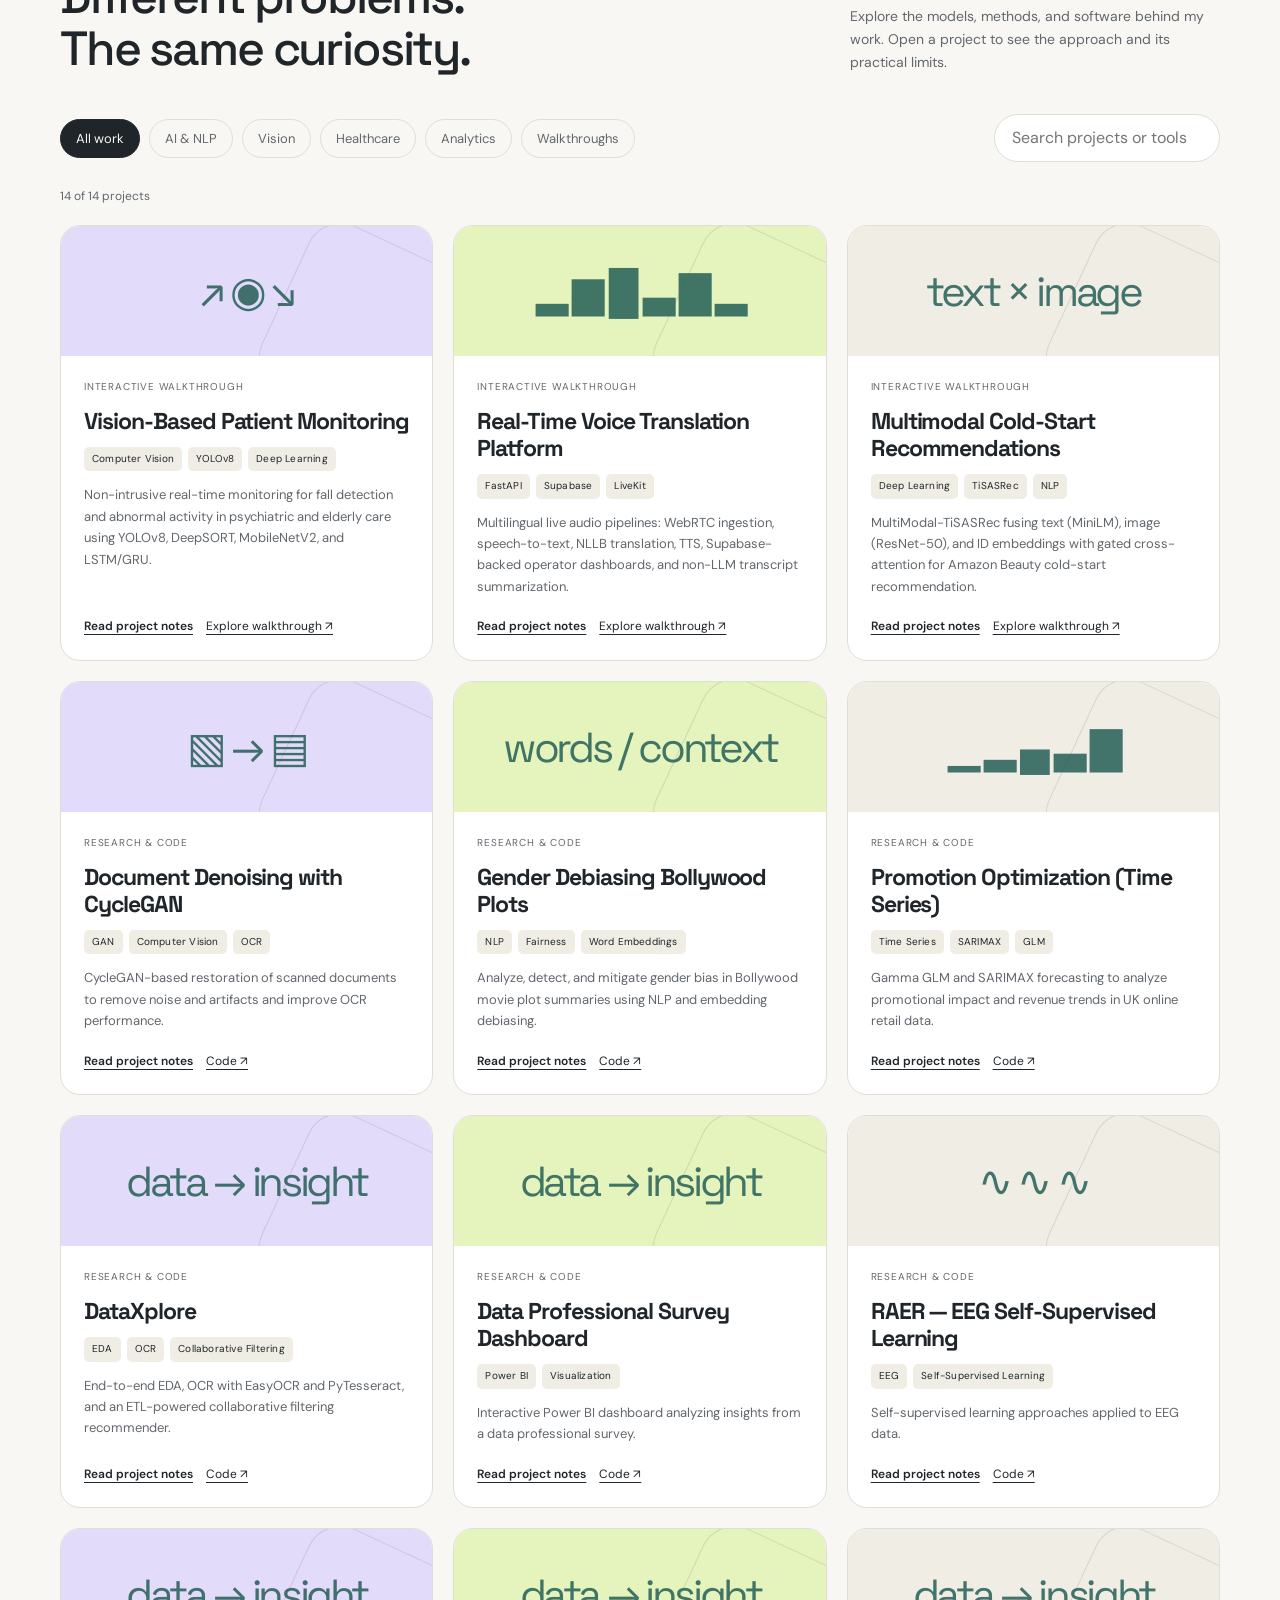
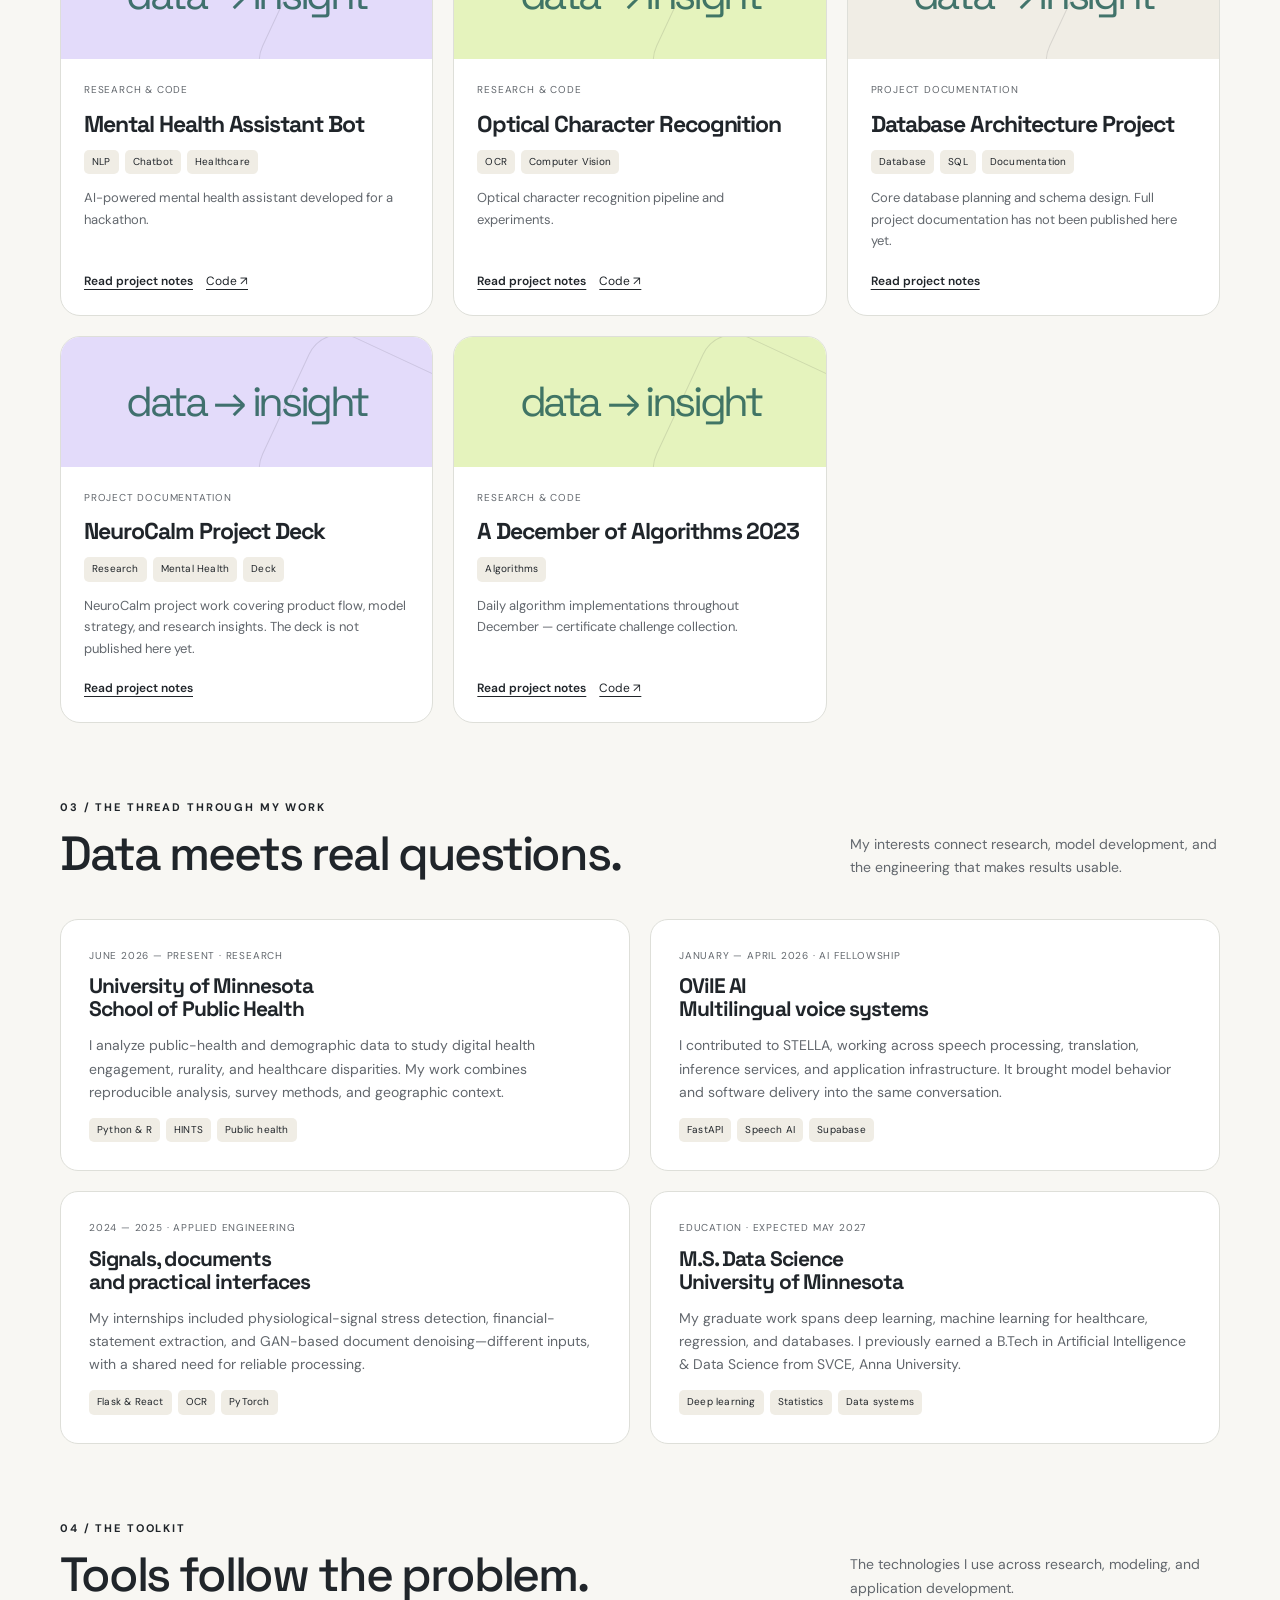
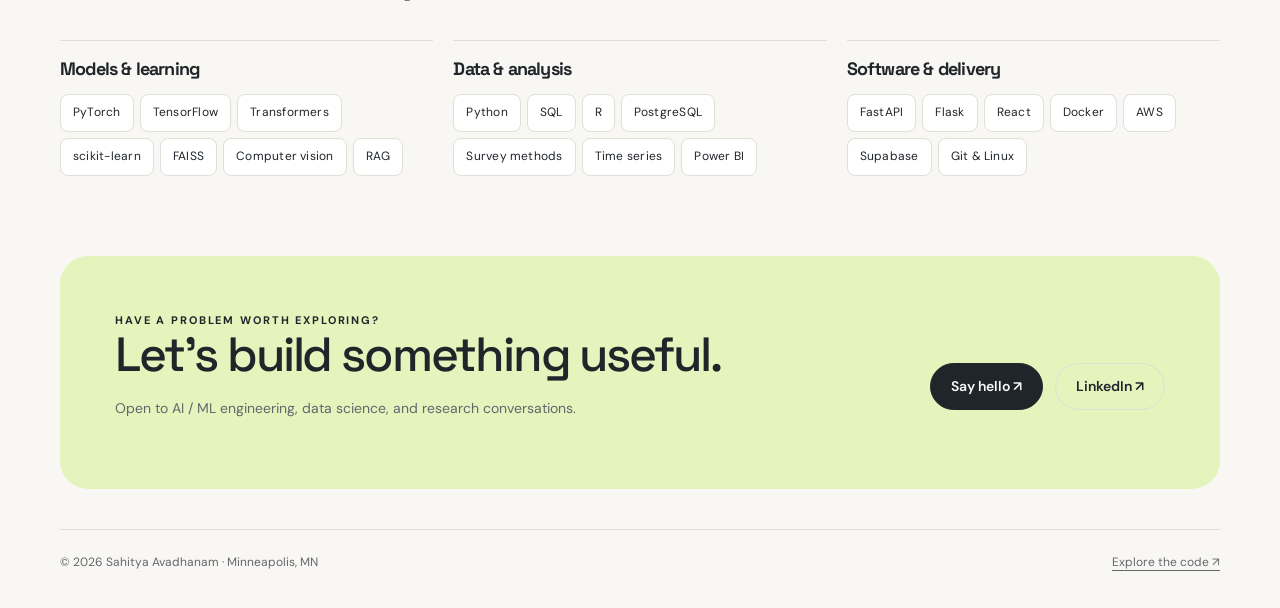
==== commit f306033f: "Avoid presenting existing placeholder PDFs as finished project reports" ====
--- a/index.html
+++ b/index.html
@@ -57,7 +57,7 @@
 <dialog id="case-dialog" aria-labelledby="case-title"><div class="dialog-top"><span class="eyebrow">PROJECT NOTES</span><button id="close-case" class="iconbtn" aria-label="Close project details">×</button></div><div id="case-content"></div></dialog>
 <script>
 "use strict";
-const projects=[{"id":"vision-monitoring","name":"Vision-Based Patient Monitoring","repo":"vision-based-patient-monitoring-system","language":"Jupyter Notebook","featured":true,"hasDemo":true,"demoPath":"demos/patient-monitoring.html","tags":["Computer Vision","YOLOv8","Deep Learning","Healthcare"],"description":"Non-intrusive real-time monitoring for fall detection and abnormal activity in psychiatric and elderly care using YOLOv8, DeepSORT, MobileNetV2, and LSTM/GRU."},{"id":"voice-translation","name":"Real-Time Voice Translation Platform","repo":"portfolio","language":"FastAPI · Supabase","featured":true,"hasDemo":true,"demoPath":"demos/voice-translation.html","tags":["FastAPI","Supabase","LiveKit","NLLB","Speech AI"],"description":"Multilingual live audio pipelines: WebRTC ingestion, speech-to-text, NLLB translation, TTS, Supabase-backed operator dashboards, and non-LLM transcript summarization.","reportPath":"assets/voice-translation-report.pdf"},{"id":"dl-recommendations","name":"Multimodal Cold-Start Recommendations","repo":"Deep-learning-Recommendation-systems-for-cold-start-problems-","language":"Jupyter Notebook","featured":true,"hasDemo":true,"demoPath":"demos/recommendations.html","tags":["Deep Learning","TiSASRec","NLP","Recommender Systems"],"description":"MultiModal-TiSASRec fusing text (MiniLM), image (ResNet-50), and ID embeddings with gated cross-attention for Amazon Beauty cold-start recommendation."},{"id":"cyclegan-denoising","name":"Document Denoising with CycleGAN","repo":"Document-Denoising-using-CycleGAN","language":"Jupyter Notebook","featured":true,"hasDemo":false,"tags":["GAN","Computer Vision","OCR"],"description":"CycleGAN-based restoration of scanned documents to remove noise and artifacts and improve OCR performance."},{"id":"gender-debiasing","name":"Gender Debiasing Bollywood Plots","repo":"GenderDebiasing-BollywoodPlots","language":"Jupyter Notebook","featured":true,"hasDemo":false,"tags":["NLP","Fairness","Word Embeddings"],"description":"Analyze, detect, and mitigate gender bias in Bollywood movie plot summaries using NLP and embedding debiasing."},{"id":"promotion-optimization","name":"Promotion Optimization (Time Series)","repo":"A-Time-Series-Regression-Approach-to-Promotion-Optimization","language":"Jupyter Notebook","featured":true,"hasDemo":false,"tags":["Time Series","SARIMAX","GLM"],"description":"Gamma GLM and SARIMAX forecasting to analyze promotional impact and revenue trends in UK online retail data.","reportPath":"assets/promotion-optimization-sarimax-report.pdf"},{"id":"dataxplore","name":"DataXplore","repo":"dataxplore","language":"Jupyter Notebook","featured":false,"hasDemo":false,"tags":["EDA","OCR","Collaborative Filtering"],"description":"End-to-end EDA, OCR with EasyOCR and PyTesseract, and an ETL-powered collaborative filtering recommender."},{"id":"powerbi-dashboard","name":"Data Professional Survey Dashboard","repo":"Data-professional-survey-dashboard","language":"Power BI","featured":false,"hasDemo":false,"tags":["Power BI","Visualization"],"description":"Interactive Power BI dashboard analyzing insights from a data professional survey."},{"id":"eeg-ssl","name":"RAER — EEG Self-Supervised Learning","repo":"RAER---EEG-DATA","language":"Jupyter Notebook","featured":false,"hasDemo":false,"tags":["EEG","Self-Supervised Learning"],"description":"Self-supervised learning approaches applied to EEG data.","posterPath":"assets/raer-poster.pdf","reportPath":"assets/raer-report.pdf"},{"id":"mental-health-bot","name":"Mental Health Assistant Bot","repo":"hackathon-ai-and-ml","language":"Python","featured":false,"hasDemo":false,"tags":["NLP","Chatbot","Healthcare"],"description":"AI-powered mental health assistant developed for a hackathon."},{"id":"ocr","name":"Optical Character Recognition","repo":"Optical-Character-Recognition","language":"Python","featured":false,"hasDemo":false,"tags":["OCR","Computer Vision"],"description":"Optical character recognition pipeline and experiments."},{"id":"database-project","name":"Database Architecture Project","language":"SQL & Data Modeling","featured":false,"hasDemo":false,"tags":["Database","SQL","Documentation"],"description":"Core database planning and schema design. No code demo is available; full report is attached.","reportPath":"assets/database-project-report.pdf"},{"id":"neurocalm","name":"NeuroCalm Project Deck","language":"Research Deck","featured":false,"hasDemo":false,"tags":["Research","Mental Health","Deck"],"description":"NeuroCalm project summary deck, including product flow, model strategy, and research insights.","deckPath":"assets/neurocalm-deck.pdf"},{"id":"algorithms-2023","name":"A December of Algorithms 2023","repo":"A-December-Of-Algorithms-2023","language":"Various","featured":false,"hasDemo":false,"tags":["Algorithms"],"description":"Daily algorithm implementations throughout December — certificate challenge collection."}];
+const projects=[{"id":"vision-monitoring","name":"Vision-Based Patient Monitoring","repo":"vision-based-patient-monitoring-system","language":"Jupyter Notebook","featured":true,"hasDemo":true,"demoPath":"demos/patient-monitoring.html","tags":["Computer Vision","YOLOv8","Deep Learning","Healthcare"],"description":"Non-intrusive real-time monitoring for fall detection and abnormal activity in psychiatric and elderly care using YOLOv8, DeepSORT, MobileNetV2, and LSTM/GRU."},{"id":"voice-translation","name":"Real-Time Voice Translation Platform","repo":"portfolio","language":"FastAPI · Supabase","featured":true,"hasDemo":true,"demoPath":"demos/voice-translation.html","tags":["FastAPI","Supabase","LiveKit","NLLB","Speech AI"],"description":"Multilingual live audio pipelines: WebRTC ingestion, speech-to-text, NLLB translation, TTS, Supabase-backed operator dashboards, and non-LLM transcript summarization.","reportPath":"assets/voice-translation-report.pdf"},{"id":"dl-recommendations","name":"Multimodal Cold-Start Recommendations","repo":"Deep-learning-Recommendation-systems-for-cold-start-problems-","language":"Jupyter Notebook","featured":true,"hasDemo":true,"demoPath":"demos/recommendations.html","tags":["Deep Learning","TiSASRec","NLP","Recommender Systems"],"description":"MultiModal-TiSASRec fusing text (MiniLM), image (ResNet-50), and ID embeddings with gated cross-attention for Amazon Beauty cold-start recommendation."},{"id":"cyclegan-denoising","name":"Document Denoising with CycleGAN","repo":"Document-Denoising-using-CycleGAN","language":"Jupyter Notebook","featured":true,"hasDemo":false,"tags":["GAN","Computer Vision","OCR"],"description":"CycleGAN-based restoration of scanned documents to remove noise and artifacts and improve OCR performance."},{"id":"gender-debiasing","name":"Gender Debiasing Bollywood Plots","repo":"GenderDebiasing-BollywoodPlots","language":"Jupyter Notebook","featured":true,"hasDemo":false,"tags":["NLP","Fairness","Word Embeddings"],"description":"Analyze, detect, and mitigate gender bias in Bollywood movie plot summaries using NLP and embedding debiasing."},{"id":"promotion-optimization","name":"Promotion Optimization (Time Series)","repo":"A-Time-Series-Regression-Approach-to-Promotion-Optimization","language":"Jupyter Notebook","featured":true,"hasDemo":false,"tags":["Time Series","SARIMAX","GLM"],"description":"Gamma GLM and SARIMAX forecasting to analyze promotional impact and revenue trends in UK online retail data.","reportPath":"assets/promotion-optimization-sarimax-report.pdf"},{"id":"dataxplore","name":"DataXplore","repo":"dataxplore","language":"Jupyter Notebook","featured":false,"hasDemo":false,"tags":["EDA","OCR","Collaborative Filtering"],"description":"End-to-end EDA, OCR with EasyOCR and PyTesseract, and an ETL-powered collaborative filtering recommender."},{"id":"powerbi-dashboard","name":"Data Professional Survey Dashboard","repo":"Data-professional-survey-dashboard","language":"Power BI","featured":false,"hasDemo":false,"tags":["Power BI","Visualization"],"description":"Interactive Power BI dashboard analyzing insights from a data professional survey."},{"id":"eeg-ssl","name":"RAER — EEG Self-Supervised Learning","repo":"RAER---EEG-DATA","language":"Jupyter Notebook","featured":false,"hasDemo":false,"tags":["EEG","Self-Supervised Learning"],"description":"Self-supervised learning approaches applied to EEG data.","posterPath":"assets/raer-poster.pdf","reportPath":"assets/raer-report.pdf"},{"id":"mental-health-bot","name":"Mental Health Assistant Bot","repo":"hackathon-ai-and-ml","language":"Python","featured":false,"hasDemo":false,"tags":["NLP","Chatbot","Healthcare"],"description":"AI-powered mental health assistant developed for a hackathon."},{"id":"ocr","name":"Optical Character Recognition","repo":"Optical-Character-Recognition","language":"Python","featured":false,"hasDemo":false,"tags":["OCR","Computer Vision"],"description":"Optical character recognition pipeline and experiments."},{"id":"database-project","name":"Database Architecture Project","language":"SQL & Data Modeling","featured":false,"hasDemo":false,"tags":["Database","SQL","Documentation"],"description":"Core database planning and schema design. Full project documentation has not been published here yet.","reportPath":"assets/database-project-report.pdf"},{"id":"neurocalm","name":"NeuroCalm Project Deck","language":"Research Deck","featured":false,"hasDemo":false,"tags":["Research","Mental Health","Deck"],"description":"NeuroCalm project work covering product flow, model strategy, and research insights. The deck is not published here yet.","deckPath":"assets/neurocalm-deck.pdf"},{"id":"algorithms-2023","name":"A December of Algorithms 2023","repo":"A-December-Of-Algorithms-2023","language":"Various","featured":false,"hasDemo":false,"tags":["Algorithms"],"description":"Daily algorithm implementations throughout December — certificate challenge collection."}];
 const $=id=>document.getElementById(id);
 const escapeText=value=>String(value).replace(/[&<>"']/g,c=>({"&":"&amp;","<":"&lt;",">":"&gt;",'"':"&quot;","'":"&#39;"}[c]));
 const chapters=[
@@ -88,7 +88,7 @@
 document.querySelectorAll("[data-filter]").forEach(b=>b.onclick=()=>{activeFilter=b.dataset.filter;document.querySelectorAll("[data-filter]").forEach(x=>x.setAttribute("aria-pressed",String(x===b)));render()});$("search").addEventListener("input",render);
 let opener=null;
 $("project-grid").onclick=e=>{const b=e.target.closest("[data-case]");if(!b)return;const p=projects.find(p=>p.id===b.dataset.case);if(!p)return;const n=notes[p.id]||{approach:p.description,limit:"Explore the linked repository or project documents for implementation details. This page summarizes the project; it is not a hosted inference endpoint."};opener=b;
-$("case-content").innerHTML='<h2 id="case-title">'+escapeText(p.name)+'</h2><div class="chips">'+p.tags.map(t=>'<span class="chip">'+escapeText(t)+'</span>').join("")+'</div><h3>The question</h3><p>'+escapeText(p.description)+'</p><h3>The approach</h3><p>'+escapeText(n.approach)+'</p><h3>Scope & limitations</h3><p>'+escapeText(n.limit)+'</p><div class="actions">'+(p.repo?'<a class="btn" target="_blank" rel="noopener" href="https://github.com/MLAlchemy-cmd/'+encodeURIComponent(p.repo)+'">Explore repository ↗</a>':"")+(p.hasDemo?'<a class="btn secondary" href="'+escapeText(p.demoPath)+'">Open walkthrough ↗</a>':"")+["reportPath","posterPath","deckPath"].filter(k=>p[k]).map(k=>'<a class="btn secondary" href="'+escapeText(p[k])+'" target="_blank" rel="noopener">'+({reportPath:"Report",posterPath:"Poster",deckPath:"Deck"}[k])+' ↗</a>').join("")+'</div>';$("case-dialog").showModal()};
+$("case-content").innerHTML='<h2 id="case-title">'+escapeText(p.name)+'</h2><div class="chips">'+p.tags.map(t=>'<span class="chip">'+escapeText(t)+'</span>').join("")+'</div><h3>The question</h3><p>'+escapeText(p.description)+'</p><h3>The approach</h3><p>'+escapeText(n.approach)+'</p><h3>Scope & limitations</h3><p>'+escapeText(n.limit)+'</p><div class="actions">'+(p.repo?'<a class="btn" target="_blank" rel="noopener" href="https://github.com/MLAlchemy-cmd/'+encodeURIComponent(p.repo)+'">Explore repository ↗</a>':"")+(p.hasDemo?'<a class="btn secondary" href="'+escapeText(p.demoPath)+'">Open walkthrough ↗</a>':"")+(p.repo?"":'<p class="micro">Full project documentation has not been published here yet.</p>')+'</div>';$("case-dialog").showModal()};
 $("close-case").onclick=()=>$("case-dialog").close();$("case-dialog").addEventListener("close",()=>opener?.focus());$("case-dialog").addEventListener("click",e=>{if(e.target===$("case-dialog")){const r=e.target.getBoundingClientRect();if(e.clientX<r.left||e.clientX>r.right||e.clientY<r.top||e.clientY>r.bottom)e.target.close()}});
 function setTheme(theme){document.documentElement.dataset.theme=theme;$("theme").setAttribute("aria-label","Switch to "+(theme==="dark"?"light":"dark")+" theme");try{localStorage.setItem("portfolio-theme",theme)}catch{}}
 try{setTheme(localStorage.getItem("portfolio-theme")||"light")}catch{setTheme("light")}
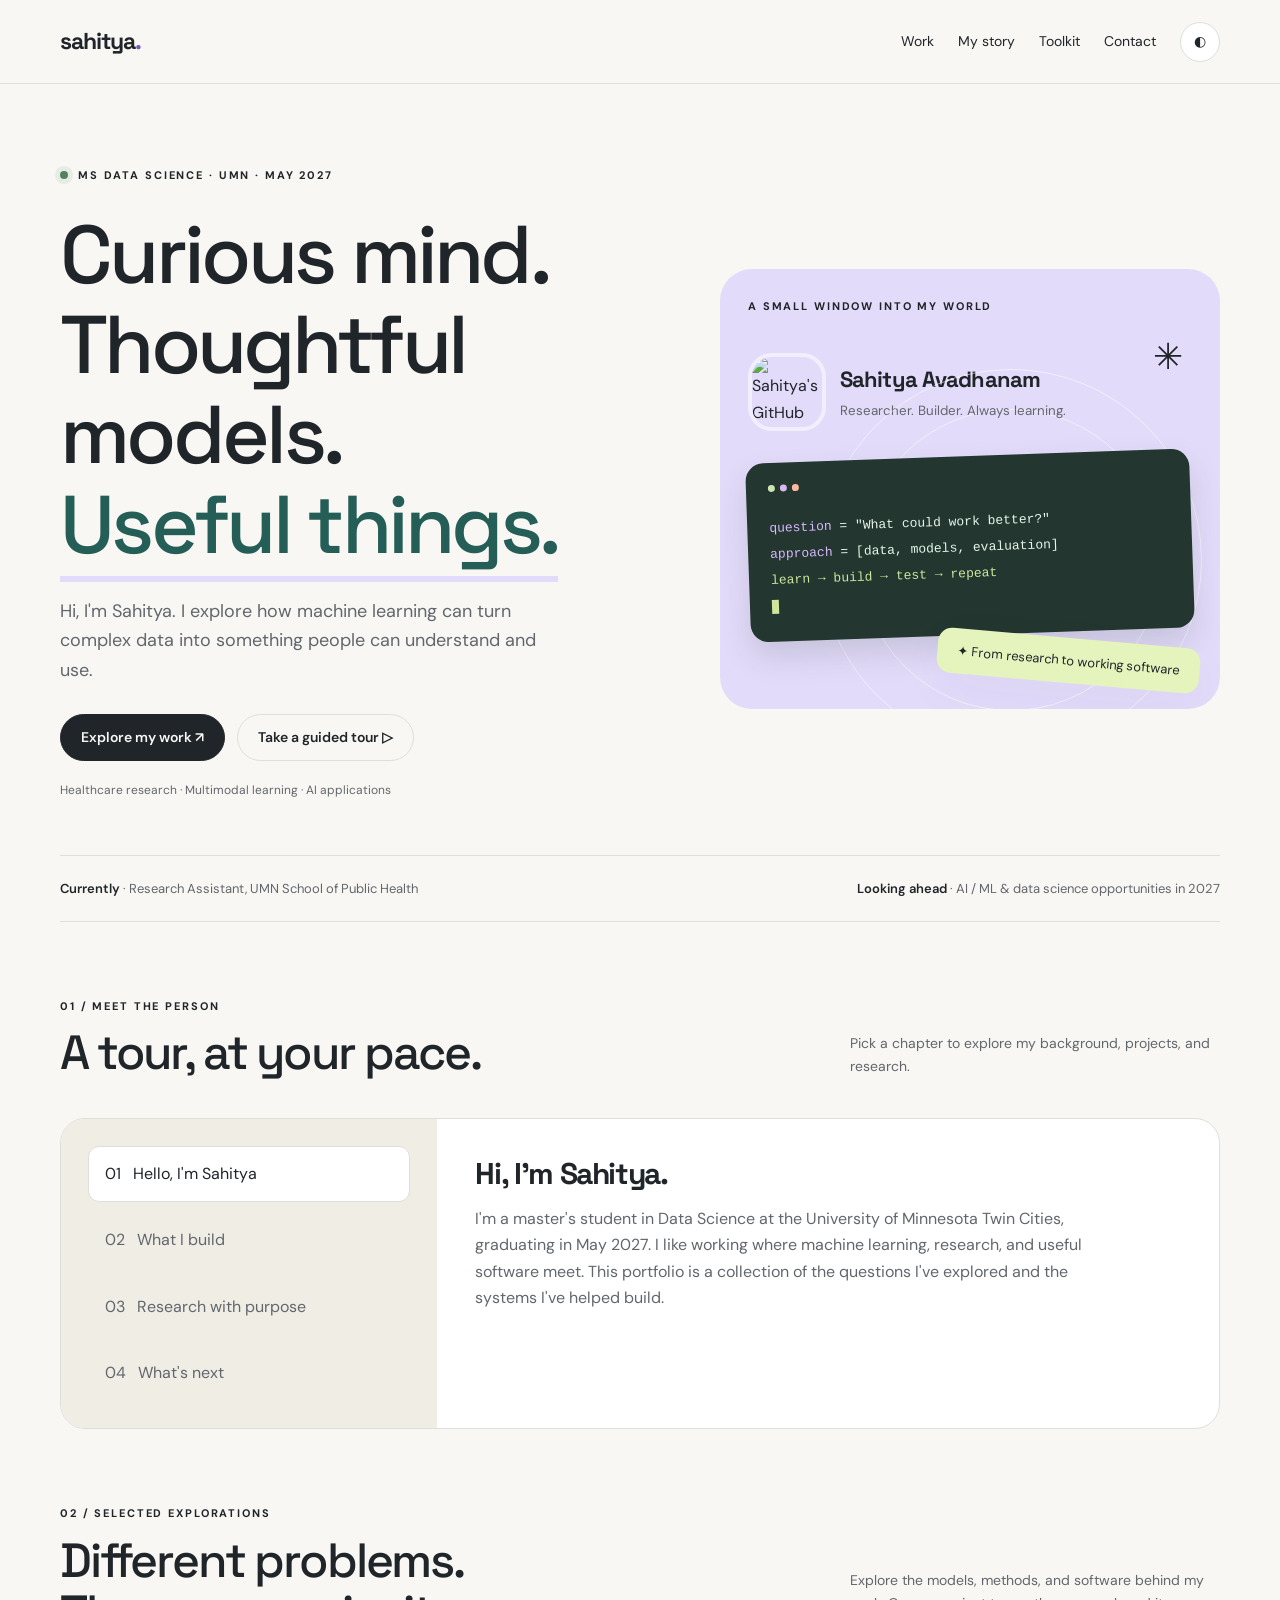
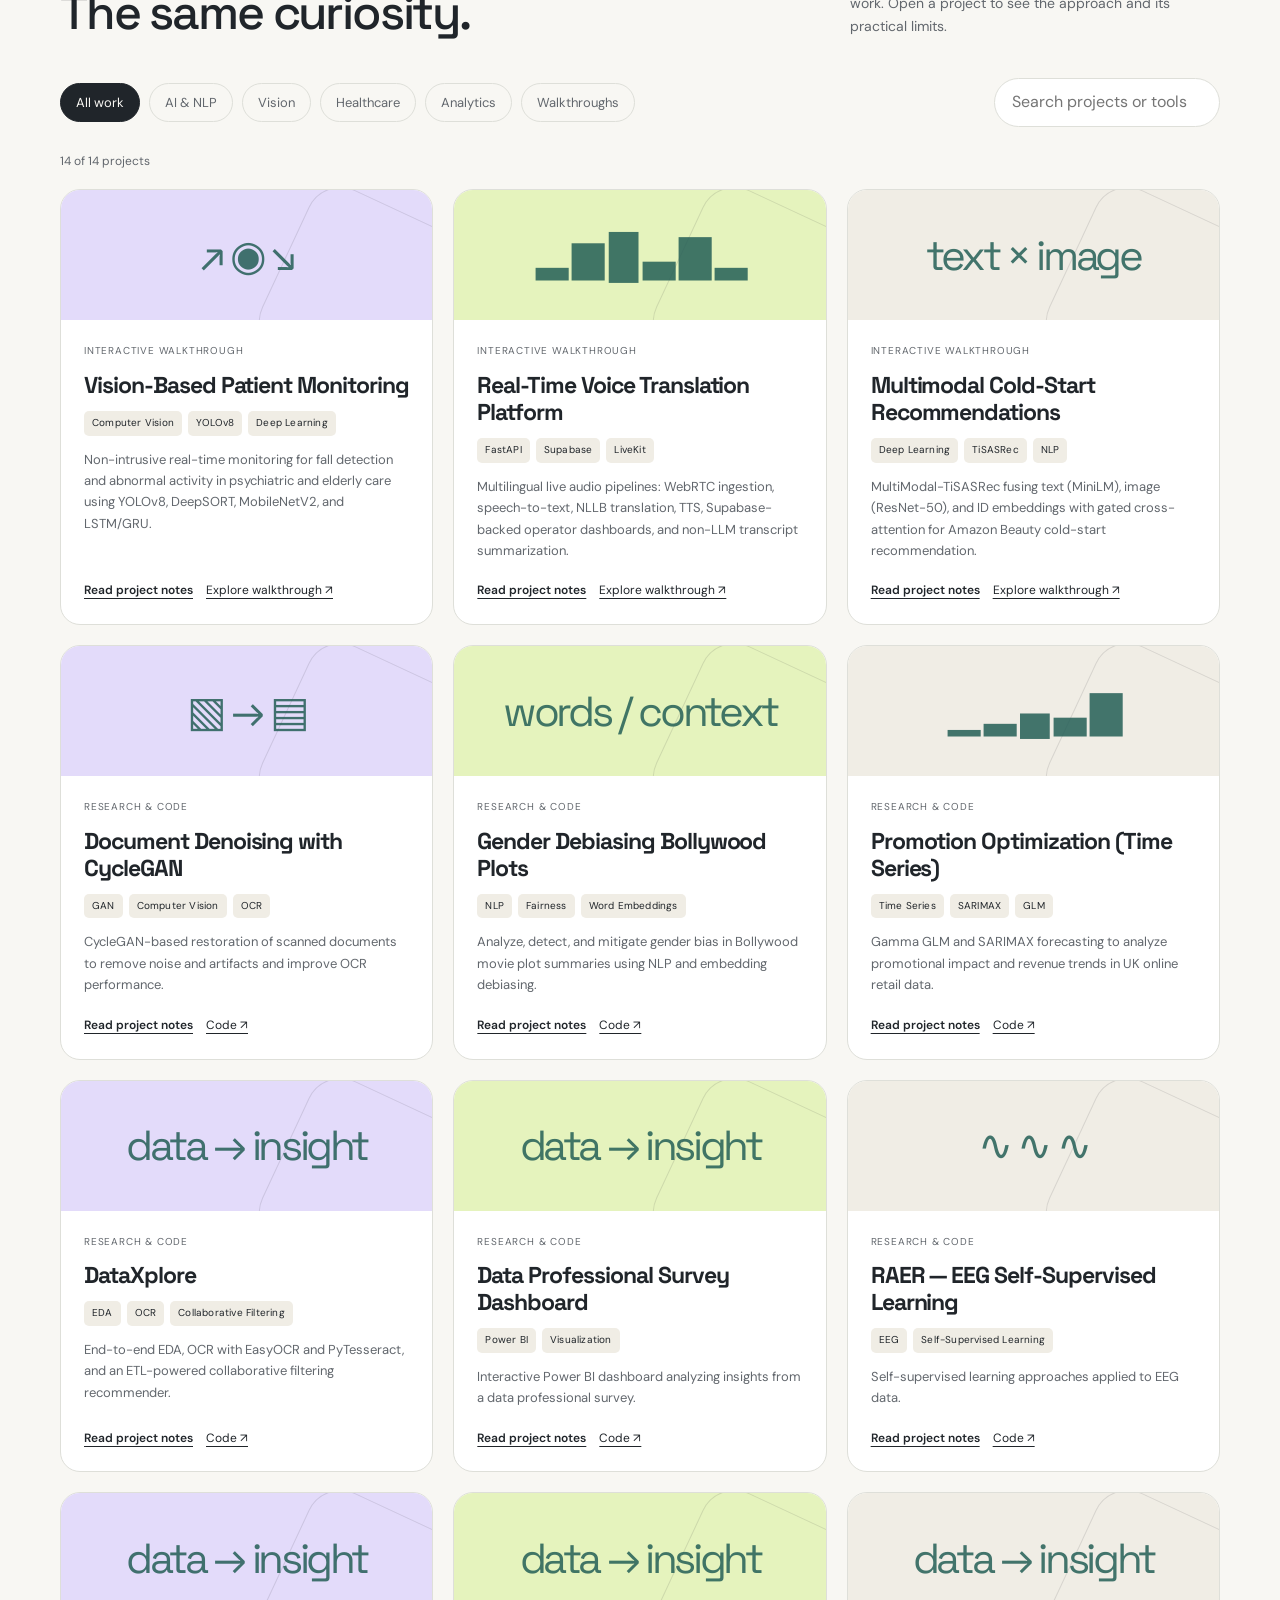
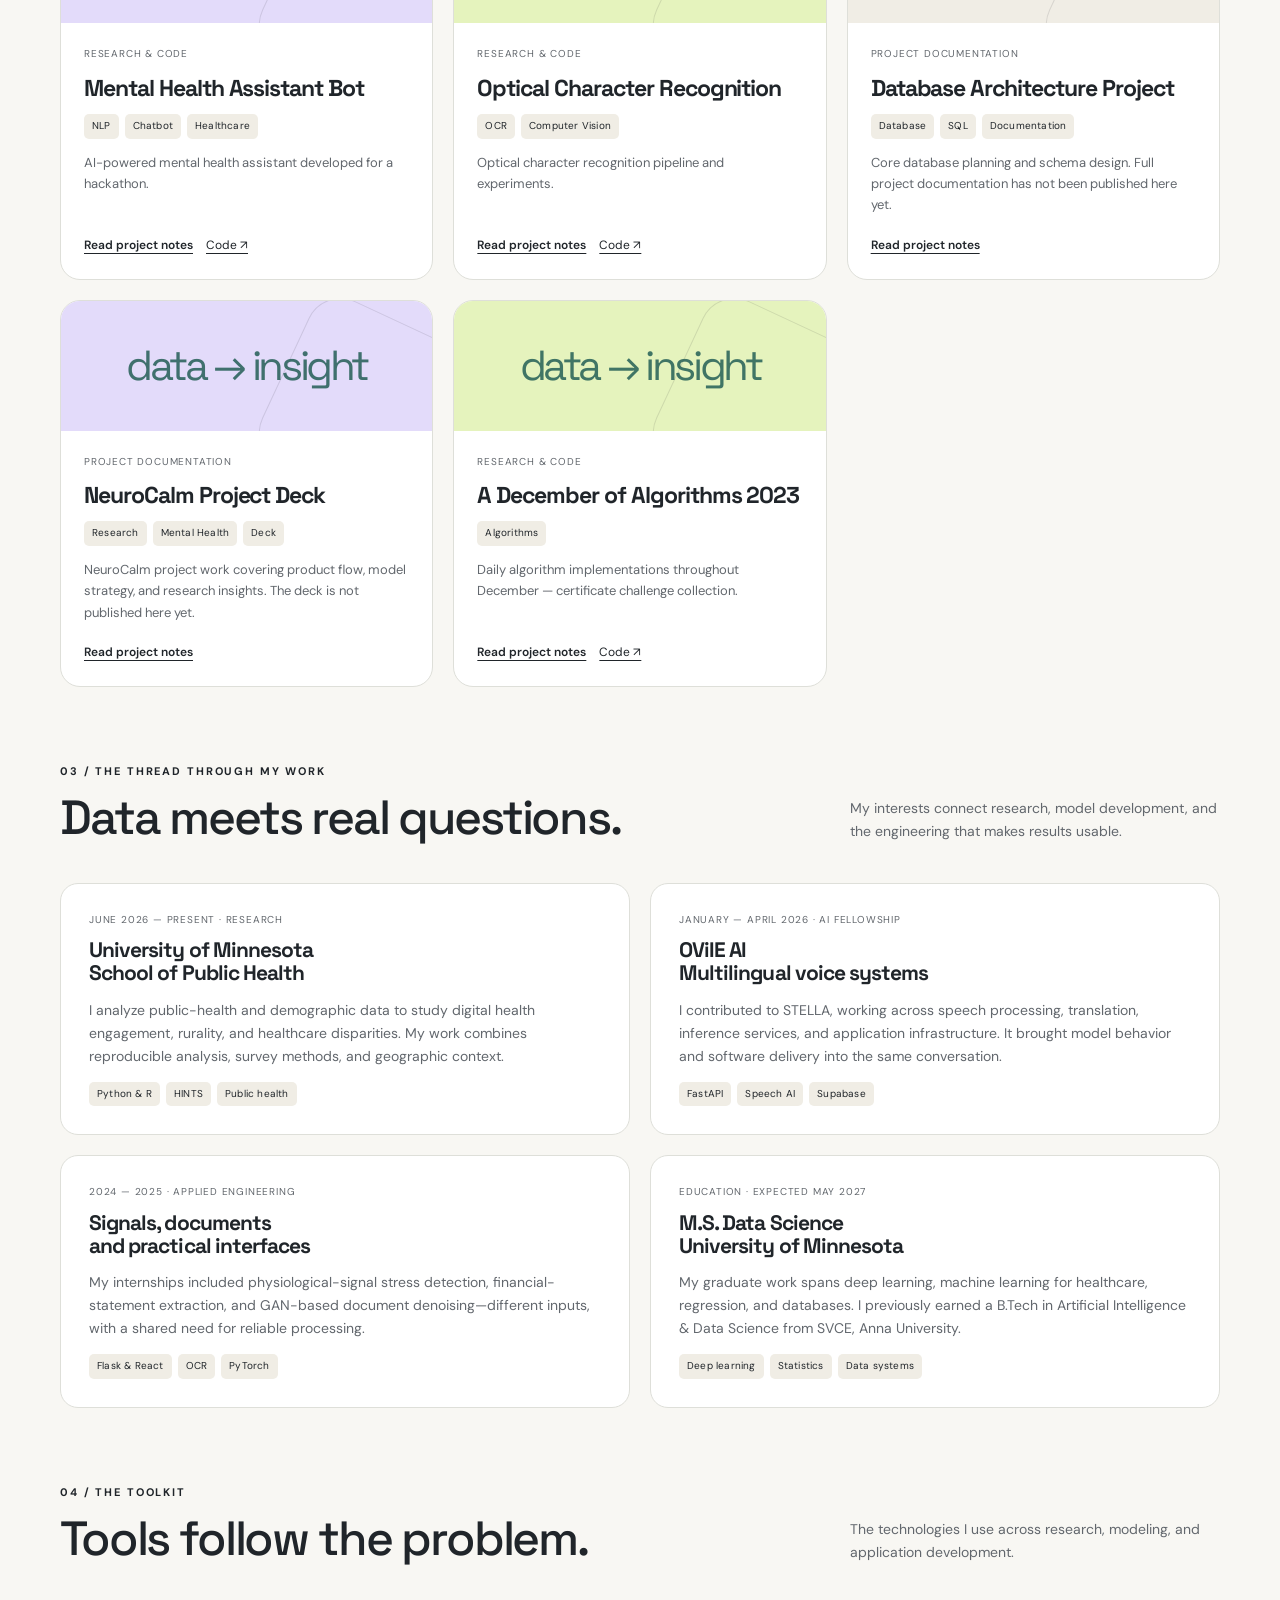
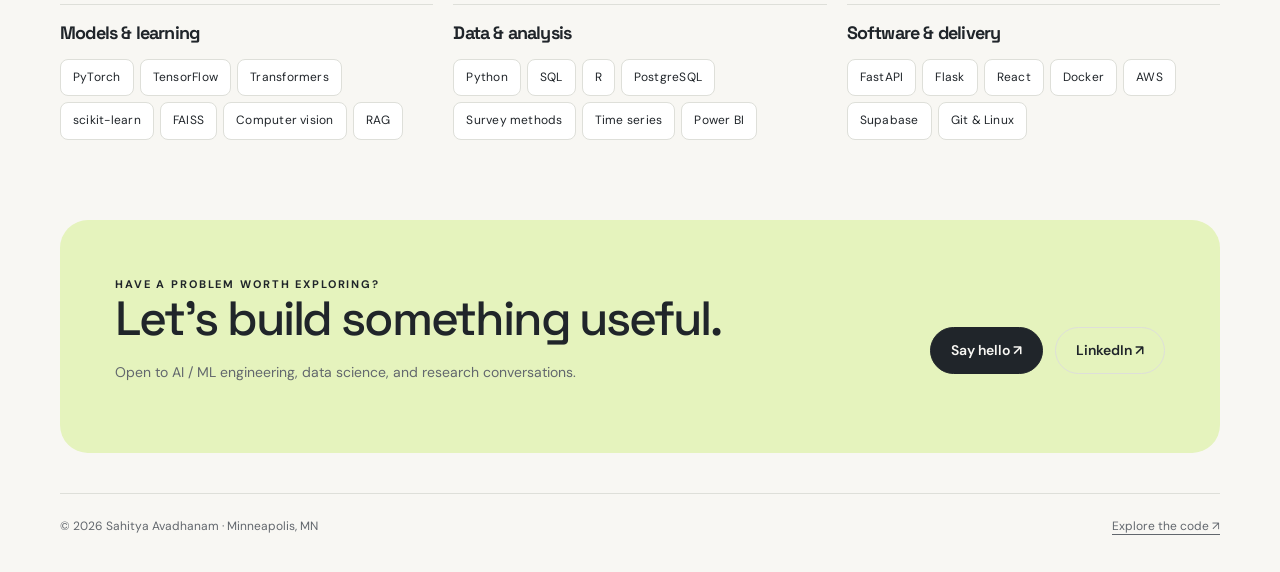
==== commit 03b30419: "Remove portfolio voice narration and keep text-only chapter tour" ====
--- a/index.html
+++ b/index.html
@@ -11,7 +11,7 @@
 <style>
 :root{--bg:#f8f7f3;--ink:#20252a;--muted:#62676d;--panel:#fff;--line:#dedfd9;--purple:#e3dbfa;--teal:#245e56;--lime:#e5f3bd;--soft:#f0ede5;--accent:#7655bc;--shadow:0 16px 50px #28243b0b}
 [data-theme=dark]{--bg:#151b1b;--ink:#f3f2ed;--muted:#aebbb7;--panel:#202a28;--line:#3a4945;--purple:#463a61;--teal:#b9e8d6;--lime:#334b32;--soft:#2d3632;--accent:#d1b3ff;--shadow:0 16px 50px #0002}
-*{box-sizing:border-box}html{scroll-behavior:smooth;scroll-padding-top:105px}body{margin:0;background:var(--bg);color:var(--ink);font:16px/1.65 "DM Sans",sans-serif}h1,h2,h3,.brand{font-family:"Space Grotesk",sans-serif;line-height:1.1;letter-spacing:-.045em}a{color:inherit;text-underline-offset:4px}button,input{font:inherit}button,a,input{touch-action:manipulation}button{cursor:pointer}button:disabled{cursor:default;opacity:.6}button:focus-visible,a:focus-visible,input:focus-visible,summary:focus-visible{outline:3px solid var(--accent);outline-offset:5px}::selection{background:var(--purple)}.wrap{max-width:1220px;margin:auto;padding:0 30px}.skip{position:absolute;left:15px;top:-70px;background:var(--panel);padding:12px;z-index:99}.skip:focus{top:10px}nav{position:sticky;top:0;z-index:20;background:var(--bg);border-bottom:1px solid var(--line)}.nav{min-height:83px;display:flex;align-items:center;justify-content:space-between;gap:20px}.brand{text-decoration:none;font-weight:700;font-size:23px;letter-spacing:-1px}.brand span{color:var(--accent)}.navlinks{display:flex;align-items:center;gap:24px;font-size:14px}.navlinks a{text-decoration:none}.iconbtn{border:1px solid var(--line);background:var(--panel);color:var(--ink);border-radius:50%;width:40px;height:40px}.hero{padding:82px 0 42px;display:grid;grid-template-columns:1.2fr 1fr;gap:60px;align-items:center}.eyebrow{font-size:11px;letter-spacing:.17em;text-transform:uppercase;font-weight:700;display:flex;align-items:center;gap:10px}.dot{width:8px;height:8px;background:#51835f;border-radius:50%;box-shadow:0 0 0 5px #51835f18}h1{font-size:clamp(50px,6.4vw,86px);font-weight:500;margin:26px 0}h1 em{font-style:normal;color:var(--teal);position:relative}h1 em:after{content:"";position:absolute;left:0;bottom:-5px;width:100%;height:6px;background:var(--purple);z-index:-1}.lead{max-width:510px;color:var(--muted);font-size:18px}.actions{display:flex;gap:12px;flex-wrap:wrap;margin-top:28px}.btn{display:inline-flex;gap:10px;align-items:center;justify-content:center;min-height:47px;padding:11px 20px;border:1px solid var(--ink);border-radius:100px;text-decoration:none;background:var(--ink);color:var(--bg);font-size:14px;font-weight:600;transition:transform .2s}.btn:hover{transform:translateY(-3px)}.btn.secondary{background:transparent;color:var(--ink);border-color:var(--line)}.hero-note{font-size:12px;color:var(--muted);margin-top:20px}.stage{position:relative;min-height:440px;border-radius:32px;background:var(--purple);padding:28px;overflow:hidden;isolation:isolate}.stage:before{content:"";position:absolute;width:380px;height:380px;border:1px solid #fff8;border-radius:50%;top:100px;left:100px}.stage:after{content:"";position:absolute;width:300px;height:300px;border:1px solid #fff8;border-radius:50%;top:140px;left:140px;z-index:-1}.stage-label{font-size:11px;letter-spacing:.17em;font-weight:700}.profile{display:flex;align-items:center;gap:14px;margin-top:38px}.avatar{width:78px;height:78px;object-fit:cover;border-radius:24px;border:4px solid #fff8}.profile strong{display:block;font-family:"Space Grotesk";font-size:22px;letter-spacing:-.04em}.profile small{color:var(--muted)}.console{background:#23362f;color:#e7f5eb;border-radius:18px;padding:22px;margin-top:25px;box-shadow:0 15px 30px #23362f25;transform:rotate(-2deg);animation:float 7s ease-in-out infinite}.console-top{display:flex;gap:5px;margin-bottom:24px}.console-top i{width:7px;height:7px;border-radius:50%;background:#cee4b1}.console-top i:nth-child(2){background:#d6b8f0}.console-top i:nth-child(3){background:#ffb9a0}.code{font:13px/2 monospace}.code span{color:#d7b9fc}.code b{color:#cde69c;font-weight:400}.cursor{display:inline-block;width:7px;height:14px;background:#cde69c;vertical-align:middle;animation:blink 1.3s steps(2,start) infinite}.floating{position:absolute;right:20px;bottom:26px;background:var(--lime);padding:12px 20px;border-radius:14px;box-shadow:var(--shadow);font-size:13px;transform:rotate(5deg);animation:float 5s ease-in-out infinite}.spark{position:absolute;right:37px;top:58px;font-size:36px;animation:spin 18s linear infinite}.strip{border-top:1px solid var(--line);border-bottom:1px solid var(--line);padding:22px 0;display:flex;justify-content:space-between;gap:20px;font-size:13px;color:var(--muted)}.strip strong{color:var(--ink);font-weight:600}section{padding:75px 0 0}.section-head{display:flex;justify-content:space-between;align-items:end;gap:30px;margin-bottom:26px}h2{font-size:clamp(32px,4vw,48px);font-weight:500;margin:12px 0}.section-head p{max-width:370px;color:var(--muted);font-size:14px}.tour{display:grid;grid-template-columns:.65fr 1.35fr;background:var(--panel);border:1px solid var(--line);border-radius:25px;overflow:hidden}.tour-tabs{padding:27px;background:var(--soft);display:flex;flex-direction:column;gap:10px}.tour-tab{background:transparent;border:1px solid transparent;padding:14px 16px;border-radius:11px;text-align:left;color:var(--muted)}.tour-tab[aria-selected=true]{background:var(--panel);border-color:var(--line);color:var(--ink)}.tour-content{padding:38px;min-height:290px}.tour-content h3{font-size:30px;margin:0 0 16px}.tour-content p{color:var(--muted);max-width:650px}.micro{font-size:12px;color:var(--muted)}.tour-controls{display:flex;gap:10px;margin-top:24px;flex-wrap:wrap}.filters{display:flex;gap:9px;flex-wrap:wrap}.filter{border:1px solid var(--line);background:transparent;color:var(--muted);border-radius:50px;padding:8px 15px;font-size:13px}.filter[aria-pressed=true]{background:var(--ink);color:var(--bg);border-color:var(--ink)}.tools{display:flex;gap:20px;justify-content:space-between;align-items:center;flex-wrap:wrap;margin:25px 0}.search{background:var(--panel);color:var(--ink);border:1px solid var(--line);border-radius:50px;padding:10px 17px;min-width:220px}.results-note{font-size:12px;color:var(--muted);margin-bottom:18px}.projects{display:grid;grid-template-columns:repeat(3,minmax(0,1fr));gap:20px}.project{background:var(--panel);border:1px solid var(--line);border-radius:20px;overflow:hidden;display:flex;flex-direction:column;transition:transform .25s,box-shadow .25s}.project:hover{transform:translateY(-5px);box-shadow:var(--shadow)}.project-art{height:130px;position:relative;overflow:hidden;background:var(--purple);display:flex;align-items:center;justify-content:center}.project:nth-child(3n+2) .project-art{background:var(--lime)}.project:nth-child(3n) .project-art{background:var(--soft)}.art-glyph{font:42px "Space Grotesk";letter-spacing:-.08em;color:var(--teal);opacity:.85}.art-line{position:absolute;width:180px;height:180px;border:1px solid currentColor;opacity:.12;transform:rotate(25deg);border-radius:35px;right:-25px;top:15px}.project-body{padding:23px;display:flex;flex-direction:column;flex:1}.project h3{font-size:23px;line-height:1.18;margin:12px 0}.project p{font-size:13px;color:var(--muted);margin-bottom:20px}.chips{display:flex;gap:6px;flex-wrap:wrap}.chip{font-size:10px;letter-spacing:.02em;padding:4px 8px;border-radius:5px;background:var(--soft)}.project-bottom{margin-top:auto;display:flex;gap:13px;flex-wrap:wrap;align-items:center;font-size:12px}.textbtn{border:0;background:transparent;color:var(--ink);padding:0;font-size:12px;font-weight:600;text-decoration:underline;text-underline-offset:4px}.status{font-size:10px;letter-spacing:.08em;text-transform:uppercase;color:var(--muted)}.journey{display:grid;grid-template-columns:1fr 1fr;gap:20px}.experience{padding:28px;border:1px solid var(--line);border-radius:18px;background:var(--panel)}.experience h3{font-size:21px;margin:10px 0}.experience p{font-size:14px;color:var(--muted)}.skills{display:grid;grid-template-columns:repeat(3,1fr);gap:20px}.skill-group{border-top:1px solid var(--line);padding-top:18px}.skill-group h3{font-size:18px;margin:0 0 16px}.skill-group .chip{font-size:12px;padding:8px 12px;border-radius:8px;border:1px solid var(--line);background:var(--panel)}.contact{margin:80px 0 40px;padding:55px;border-radius:28px;background:var(--lime);display:flex;justify-content:space-between;align-items:center;gap:30px}.contact h2{margin:0 0 15px}.contact p{font-size:14px;color:var(--muted)}footer{border-top:1px solid var(--line);padding:23px 0 35px;display:flex;justify-content:space-between;gap:20px;font-size:12px;color:var(--muted)}dialog{border:1px solid var(--line);border-radius:24px;background:var(--panel);color:var(--ink);max-width:720px;width:calc(100% - 30px);padding:32px;max-height:85vh}dialog::backdrop{background:#1119;backdrop-filter:blur(4px)}dialog h2{font-size:34px}dialog h3{font-size:18px;letter-spacing:-.02em;margin-top:26px}dialog p{color:var(--muted)}.dialog-top{display:flex;justify-content:space-between;align-items:center}.reveal{animation:appear .7s ease both}@keyframes float{50%{translate:0 -9px}}@keyframes blink{50%{opacity:0}}@keyframes spin{to{rotate:360deg}}@keyframes appear{from{opacity:0;transform:translateY(15px)}to{opacity:1;transform:translateY(0)}}@media(max-width:950px){.hero{gap:30px}.stage{min-height:390px;padding:22px}.projects{grid-template-columns:repeat(2,minmax(0,1fr))}.navlinks{gap:14px}.hero h1{font-size:59px}.console{padding:15px}.code{font-size:11px}.floating{bottom:17px}}@media(max-width:680px){.wrap{padding:0 20px}.nav{min-height:76px;gap:10px;flex-wrap:wrap;padding-top:13px;padding-bottom:13px}.navlinks{gap:14px;font-size:12px}.navlinks .desktop{display:none}.brand{font-size:19px}.hero{grid-template-columns:1fr;padding-top:45px;gap:35px}.hero h1{font-size:58px}.stage{min-height:385px}.lead{font-size:16px}.strip{flex-direction:column;gap:6px}.section-head{display:block}.tour{grid-template-columns:1fr}.tour-tabs{flex-direction:row;padding:15px;gap:4px;flex-wrap:wrap}.tour-tab{padding:8px;font-size:12px}.tour-content{padding:24px}.projects,.journey{grid-template-columns:1fr}.skills{grid-template-columns:1fr}.contact{padding:30px;display:block}.contact .actions{margin-top:20px}section{padding-top:55px}footer{flex-direction:column;gap:5px}.search{width:100%}}@media(prefers-reduced-motion:reduce){html{scroll-behavior:auto}*,*:before,*:after{animation:none!important;transition:none!important}}
+*{box-sizing:border-box}html{scroll-behavior:smooth;scroll-padding-top:105px}body{margin:0;background:var(--bg);color:var(--ink);font:16px/1.65 "DM Sans",sans-serif}h1,h2,h3,.brand{font-family:"Space Grotesk",sans-serif;line-height:1.1;letter-spacing:-.045em}a{color:inherit;text-underline-offset:4px}button,input{font:inherit}button,a,input{touch-action:manipulation}button{cursor:pointer}button:disabled{cursor:default;opacity:.6}button:focus-visible,a:focus-visible,input:focus-visible,summary:focus-visible{outline:3px solid var(--accent);outline-offset:5px}::selection{background:var(--purple)}.wrap{max-width:1220px;margin:auto;padding:0 30px}.skip{position:absolute;left:15px;top:-70px;background:var(--panel);padding:12px;z-index:99}.skip:focus{top:10px}nav{position:sticky;top:0;z-index:20;background:var(--bg);border-bottom:1px solid var(--line)}.nav{min-height:83px;display:flex;align-items:center;justify-content:space-between;gap:20px}.brand{text-decoration:none;font-weight:700;font-size:23px;letter-spacing:-1px}.brand span{color:var(--accent)}.navlinks{display:flex;align-items:center;gap:24px;font-size:14px}.navlinks a{text-decoration:none}.iconbtn{border:1px solid var(--line);background:var(--panel);color:var(--ink);border-radius:50%;width:40px;height:40px}.hero{padding:82px 0 42px;display:grid;grid-template-columns:1.2fr 1fr;gap:60px;align-items:center}.eyebrow{font-size:11px;letter-spacing:.17em;text-transform:uppercase;font-weight:700;display:flex;align-items:center;gap:10px}.dot{width:8px;height:8px;background:#51835f;border-radius:50%;box-shadow:0 0 0 5px #51835f18}h1{font-size:clamp(50px,6.4vw,86px);font-weight:500;margin:26px 0}h1 em{font-style:normal;color:var(--teal);position:relative}h1 em:after{content:"";position:absolute;left:0;bottom:-5px;width:100%;height:6px;background:var(--purple);z-index:-1}.lead{max-width:510px;color:var(--muted);font-size:18px}.actions{display:flex;gap:12px;flex-wrap:wrap;margin-top:28px}.btn{display:inline-flex;gap:10px;align-items:center;justify-content:center;min-height:47px;padding:11px 20px;border:1px solid var(--ink);border-radius:100px;text-decoration:none;background:var(--ink);color:var(--bg);font-size:14px;font-weight:600;transition:transform .2s}.btn:hover{transform:translateY(-3px)}.btn.secondary{background:transparent;color:var(--ink);border-color:var(--line)}.hero-note{font-size:12px;color:var(--muted);margin-top:20px}.stage{position:relative;min-height:440px;border-radius:32px;background:var(--purple);padding:28px;overflow:hidden;isolation:isolate}.stage:before{content:"";position:absolute;width:380px;height:380px;border:1px solid #fff8;border-radius:50%;top:100px;left:100px}.stage:after{content:"";position:absolute;width:300px;height:300px;border:1px solid #fff8;border-radius:50%;top:140px;left:140px;z-index:-1}.stage-label{font-size:11px;letter-spacing:.17em;font-weight:700}.profile{display:flex;align-items:center;gap:14px;margin-top:38px}.avatar{width:78px;height:78px;object-fit:cover;border-radius:24px;border:4px solid #fff8}.profile strong{display:block;font-family:"Space Grotesk";font-size:22px;letter-spacing:-.04em}.profile small{color:var(--muted)}.console{background:#23362f;color:#e7f5eb;border-radius:18px;padding:22px;margin-top:25px;box-shadow:0 15px 30px #23362f25;transform:rotate(-2deg);animation:float 7s ease-in-out infinite}.console-top{display:flex;gap:5px;margin-bottom:24px}.console-top i{width:7px;height:7px;border-radius:50%;background:#cee4b1}.console-top i:nth-child(2){background:#d6b8f0}.console-top i:nth-child(3){background:#ffb9a0}.code{font:13px/2 monospace}.code span{color:#d7b9fc}.code b{color:#cde69c;font-weight:400}.cursor{display:inline-block;width:7px;height:14px;background:#cde69c;vertical-align:middle;animation:blink 1.3s steps(2,start) infinite}.floating{position:absolute;right:20px;bottom:26px;background:var(--lime);padding:12px 20px;border-radius:14px;box-shadow:var(--shadow);font-size:13px;transform:rotate(5deg);animation:float 5s ease-in-out infinite}.spark{position:absolute;right:37px;top:58px;font-size:36px;animation:spin 18s linear infinite}.strip{border-top:1px solid var(--line);border-bottom:1px solid var(--line);padding:22px 0;display:flex;justify-content:space-between;gap:20px;font-size:13px;color:var(--muted)}.strip strong{color:var(--ink);font-weight:600}section{padding:75px 0 0}.section-head{display:flex;justify-content:space-between;align-items:end;gap:30px;margin-bottom:26px}h2{font-size:clamp(32px,4vw,48px);font-weight:500;margin:12px 0}.section-head p{max-width:370px;color:var(--muted);font-size:14px}.tour{display:grid;grid-template-columns:.65fr 1.35fr;background:var(--panel);border:1px solid var(--line);border-radius:25px;overflow:hidden}.tour-tabs{padding:27px;background:var(--soft);display:flex;flex-direction:column;gap:10px}.tour-tab{background:transparent;border:1px solid transparent;padding:14px 16px;border-radius:11px;text-align:left;color:var(--muted)}.tour-tab[aria-selected=true]{background:var(--panel);border-color:var(--line);color:var(--ink)}.tour-content{padding:38px;min-height:290px}.tour-content h3{font-size:30px;margin:0 0 16px}.tour-content p{color:var(--muted);max-width:650px}.micro{font-size:12px;color:var(--muted)}.filters{display:flex;gap:9px;flex-wrap:wrap}.filter{border:1px solid var(--line);background:transparent;color:var(--muted);border-radius:50px;padding:8px 15px;font-size:13px}.filter[aria-pressed=true]{background:var(--ink);color:var(--bg);border-color:var(--ink)}.tools{display:flex;gap:20px;justify-content:space-between;align-items:center;flex-wrap:wrap;margin:25px 0}.search{background:var(--panel);color:var(--ink);border:1px solid var(--line);border-radius:50px;padding:10px 17px;min-width:220px}.results-note{font-size:12px;color:var(--muted);margin-bottom:18px}.projects{display:grid;grid-template-columns:repeat(3,minmax(0,1fr));gap:20px}.project{background:var(--panel);border:1px solid var(--line);border-radius:20px;overflow:hidden;display:flex;flex-direction:column;transition:transform .25s,box-shadow .25s}.project:hover{transform:translateY(-5px);box-shadow:var(--shadow)}.project-art{height:130px;position:relative;overflow:hidden;background:var(--purple);display:flex;align-items:center;justify-content:center}.project:nth-child(3n+2) .project-art{background:var(--lime)}.project:nth-child(3n) .project-art{background:var(--soft)}.art-glyph{font:42px "Space Grotesk";letter-spacing:-.08em;color:var(--teal);opacity:.85}.art-line{position:absolute;width:180px;height:180px;border:1px solid currentColor;opacity:.12;transform:rotate(25deg);border-radius:35px;right:-25px;top:15px}.project-body{padding:23px;display:flex;flex-direction:column;flex:1}.project h3{font-size:23px;line-height:1.18;margin:12px 0}.project p{font-size:13px;color:var(--muted);margin-bottom:20px}.chips{display:flex;gap:6px;flex-wrap:wrap}.chip{font-size:10px;letter-spacing:.02em;padding:4px 8px;border-radius:5px;background:var(--soft)}.project-bottom{margin-top:auto;display:flex;gap:13px;flex-wrap:wrap;align-items:center;font-size:12px}.textbtn{border:0;background:transparent;color:var(--ink);padding:0;font-size:12px;font-weight:600;text-decoration:underline;text-underline-offset:4px}.status{font-size:10px;letter-spacing:.08em;text-transform:uppercase;color:var(--muted)}.journey{display:grid;grid-template-columns:1fr 1fr;gap:20px}.experience{padding:28px;border:1px solid var(--line);border-radius:18px;background:var(--panel)}.experience h3{font-size:21px;margin:10px 0}.experience p{font-size:14px;color:var(--muted)}.skills{display:grid;grid-template-columns:repeat(3,1fr);gap:20px}.skill-group{border-top:1px solid var(--line);padding-top:18px}.skill-group h3{font-size:18px;margin:0 0 16px}.skill-group .chip{font-size:12px;padding:8px 12px;border-radius:8px;border:1px solid var(--line);background:var(--panel)}.contact{margin:80px 0 40px;padding:55px;border-radius:28px;background:var(--lime);display:flex;justify-content:space-between;align-items:center;gap:30px}.contact h2{margin:0 0 15px}.contact p{font-size:14px;color:var(--muted)}footer{border-top:1px solid var(--line);padding:23px 0 35px;display:flex;justify-content:space-between;gap:20px;font-size:12px;color:var(--muted)}dialog{border:1px solid var(--line);border-radius:24px;background:var(--panel);color:var(--ink);max-width:720px;width:calc(100% - 30px);padding:32px;max-height:85vh}dialog::backdrop{background:#1119;backdrop-filter:blur(4px)}dialog h2{font-size:34px}dialog h3{font-size:18px;letter-spacing:-.02em;margin-top:26px}dialog p{color:var(--muted)}.dialog-top{display:flex;justify-content:space-between;align-items:center}.reveal{animation:appear .7s ease both}@keyframes float{50%{translate:0 -9px}}@keyframes blink{50%{opacity:0}}@keyframes spin{to{rotate:360deg}}@keyframes appear{from{opacity:0;transform:translateY(15px)}to{opacity:1;transform:translateY(0)}}@media(max-width:950px){.hero{gap:30px}.stage{min-height:390px;padding:22px}.projects{grid-template-columns:repeat(2,minmax(0,1fr))}.navlinks{gap:14px}.hero h1{font-size:59px}.console{padding:15px}.code{font-size:11px}.floating{bottom:17px}}@media(max-width:680px){.wrap{padding:0 20px}.nav{min-height:76px;gap:10px;flex-wrap:wrap;padding-top:13px;padding-bottom:13px}.navlinks{gap:14px;font-size:12px}.navlinks .desktop{display:none}.brand{font-size:19px}.hero{grid-template-columns:1fr;padding-top:45px;gap:35px}.hero h1{font-size:58px}.stage{min-height:385px}.lead{font-size:16px}.strip{flex-direction:column;gap:6px}.section-head{display:block}.tour{grid-template-columns:1fr}.tour-tabs{flex-direction:row;padding:15px;gap:4px;flex-wrap:wrap}.tour-tab{padding:8px;font-size:12px}.tour-content{padding:24px}.projects,.journey{grid-template-columns:1fr}.skills{grid-template-columns:1fr}.contact{padding:30px;display:block}.contact .actions{margin-top:20px}section{padding-top:55px}footer{flex-direction:column;gap:5px}.search{width:100%}}@media(prefers-reduced-motion:reduce){html{scroll-behavior:auto}*,*:before,*:after{animation:none!important;transition:none!important}}
 </style>
 </head>
 <body>
@@ -35,9 +35,9 @@
 </header>
 <div class="strip"><span><strong>Currently</strong> · Research Assistant, UMN School of Public Health</span><span><strong>Looking ahead</strong> · AI / ML & data science opportunities in 2027</span></div>
 
-<section id="tour" aria-labelledby="tour-heading"><div class="section-head"><div><div class="eyebrow">01 / MEET THE PERSON</div><h2 id="tour-heading">A tour, at your pace.</h2></div><p>Pick a chapter. Read the transcript or listen with your browser's voice. Sound starts only when you choose.</p></div>
+<section id="tour" aria-labelledby="tour-heading"><div class="section-head"><div><div class="eyebrow">01 / MEET THE PERSON</div><h2 id="tour-heading">A tour, at your pace.</h2></div><p>Pick a chapter to explore my background, projects, and research.</p></div>
 <div class="tour"><div class="tour-tabs" role="tablist" aria-label="Portfolio tour"><button class="tour-tab" id="chapter-tab-0" role="tab" aria-controls="chapter" aria-selected="true" tabindex="0" data-chapter="0">01 &nbsp; Hello, I'm Sahitya</button><button class="tour-tab" id="chapter-tab-1" role="tab" aria-controls="chapter" aria-selected="false" tabindex="-1" data-chapter="1">02 &nbsp; What I build</button><button class="tour-tab" id="chapter-tab-2" role="tab" aria-controls="chapter" aria-selected="false" tabindex="-1" data-chapter="2">03 &nbsp; Research with purpose</button><button class="tour-tab" id="chapter-tab-3" role="tab" aria-controls="chapter" aria-selected="false" tabindex="-1" data-chapter="3">04 &nbsp; What's next</button></div>
-<div class="tour-content" id="chapter" role="tabpanel" aria-labelledby="chapter-tab-0" tabindex="0"><h3 id="chapter-title"></h3><p id="transcript"></p><div class="tour-controls"><button class="btn" id="listen">Listen to this chapter ▷</button><button class="btn secondary" id="stop" disabled>Stop audio</button></div><p id="audio-note" class="micro" role="status">Optional browser-generated narration; this is not a recording of my voice.</p></div></div></section>
+<div class="tour-content" id="chapter" role="tabpanel" aria-labelledby="chapter-tab-0" tabindex="0"><h3 id="chapter-title"></h3><p id="transcript"></p></div></div></section>
 
 <section id="projects" aria-labelledby="projects-heading"><div class="section-head"><div><div class="eyebrow">02 / SELECTED EXPLORATIONS</div><h2 id="projects-heading">Different problems.<br>The same curiosity.</h2></div><p>Explore the models, methods, and software behind my work. Open a project to see the approach and its practical limits.</p></div>
 <div class="tools"><div class="filters" role="group" aria-label="Project categories"><button class="filter" data-filter="All" aria-pressed="true">All work</button><button class="filter" data-filter="AI & NLP" aria-pressed="false">AI & NLP</button><button class="filter" data-filter="Vision" aria-pressed="false">Vision</button><button class="filter" data-filter="Healthcare" aria-pressed="false">Healthcare</button><button class="filter" data-filter="Analytics" aria-pressed="false">Analytics</button><button class="filter" data-filter="Walkthroughs" aria-pressed="false">Walkthroughs</button></div><input id="search" class="search" type="search" aria-label="Search projects or technologies" placeholder="Search projects or tools…"></div>
@@ -80,11 +80,8 @@
 function render(){const q=$("search").value.trim().toLowerCase();const visible=projects.filter(p=>(activeFilter==="All"||categories(p).includes(activeFilter))&&(!q||(p.name+" "+p.description+" "+p.tags.join(" ")).toLowerCase().includes(q)));$("count").textContent=visible.length+" of "+projects.length+" projects";
 $("project-grid").innerHTML=visible.map(p=>{const n=notes[p.id];const repo=p.repo?"https://github.com/MLAlchemy-cmd/"+encodeURIComponent(p.repo):null;return '<article class="project"><div class="project-art" aria-hidden="true"><div class="art-line"></div><span class="art-glyph">'+escapeText(n?.glyph||"data → insight")+'</span></div><div class="project-body"><span class="status">'+(p.hasDemo?"Interactive walkthrough":p.repo?"Research & code":"Project documentation")+'</span><h3>'+escapeText(p.name)+'</h3><div class="chips">'+p.tags.slice(0,3).map(t=>'<span class="chip">'+escapeText(t)+'</span>').join("")+'</div><p>'+escapeText(p.description)+'</p><div class="project-bottom"><button class="textbtn" data-case="'+escapeText(p.id)+'">Read project notes</button>'+(p.hasDemo?'<a href="'+escapeText(p.demoPath)+'">Explore walkthrough ↗</a>':repo?'<a href="'+repo+'" target="_blank" rel="noopener">Code ↗</a>':"")+'</div></div></article>'}).join("")||'<p>No matching projects. Try another keyword or category.</p>';
 }
-function stopAudio(){if("speechSynthesis" in window)window.speechSynthesis.cancel();$("stop").disabled=true;$("listen").disabled=!("speechSynthesis" in window);$("listen").textContent="Listen to this chapter ▷"}
-function chapter(index){stopAudio();activeChapter=index;document.querySelectorAll("[data-chapter]").forEach(b=>{const on=Number(b.dataset.chapter)===index;b.setAttribute("aria-selected",String(on));b.tabIndex=on?0:-1});$("chapter").setAttribute("aria-labelledby","chapter-tab-"+index);$("chapter-title").textContent=chapters[index].title;$("transcript").textContent=chapters[index].text;$("audio-note").textContent="Optional browser-generated narration; this is not a recording of my voice."}
+function chapter(index){activeChapter=index;document.querySelectorAll("[data-chapter]").forEach(b=>{const on=Number(b.dataset.chapter)===index;b.setAttribute("aria-selected",String(on));b.tabIndex=on?0:-1});$("chapter").setAttribute("aria-labelledby","chapter-tab-"+index);$("chapter-title").textContent=chapters[index].title;$("transcript").textContent=chapters[index].text}
 document.querySelectorAll("[data-chapter]").forEach(b=>{b.onclick=()=>chapter(Number(b.dataset.chapter));b.onkeydown=e=>{if(["ArrowDown","ArrowRight","ArrowUp","ArrowLeft","Home","End"].includes(e.key)){e.preventDefault();const next=e.key==="Home"?0:e.key==="End"?3:(activeChapter+(["ArrowDown","ArrowRight"].includes(e.key)?1:3))%4;chapter(next);$("chapter-tab-"+next).focus()}}});
-$("listen").onclick=()=>{if(!("speechSynthesis" in window))return;stopAudio();const utterance=new SpeechSynthesisUtterance(chapters[activeChapter].text);utterance.lang="en-US";utterance.rate=.94;utterance.onend=()=>stopAudio();utterance.onerror=()=>{stopAudio();$("audio-note").textContent="Audio could not play. The full transcript is available above."};$("listen").disabled=true;$("listen").textContent="Playing chapter…";$("stop").disabled=false;window.speechSynthesis.speak(utterance)};
-$("stop").onclick=stopAudio;window.addEventListener("pagehide",stopAudio);document.addEventListener("visibilitychange",()=>{if(document.hidden)stopAudio()});
 document.querySelectorAll("[data-filter]").forEach(b=>b.onclick=()=>{activeFilter=b.dataset.filter;document.querySelectorAll("[data-filter]").forEach(x=>x.setAttribute("aria-pressed",String(x===b)));render()});$("search").addEventListener("input",render);
 let opener=null;
 $("project-grid").onclick=e=>{const b=e.target.closest("[data-case]");if(!b)return;const p=projects.find(p=>p.id===b.dataset.case);if(!p)return;const n=notes[p.id]||{approach:p.description,limit:"Explore the linked repository or project documents for implementation details. This page summarizes the project; it is not a hosted inference endpoint."};opener=b;
@@ -93,7 +90,7 @@
 function setTheme(theme){document.documentElement.dataset.theme=theme;$("theme").setAttribute("aria-label","Switch to "+(theme==="dark"?"light":"dark")+" theme");try{localStorage.setItem("portfolio-theme",theme)}catch{}}
 try{setTheme(localStorage.getItem("portfolio-theme")||"light")}catch{setTheme("light")}
 $("theme").onclick=()=>setTheme(document.documentElement.dataset.theme==="dark"?"light":"dark");
-chapter(0);if(!("speechSynthesis" in window))$("audio-note").textContent="Your browser does not support narration. Read the full transcript above.";render();
+chapter(0);render();
 </script>
 </body>
 </html>
